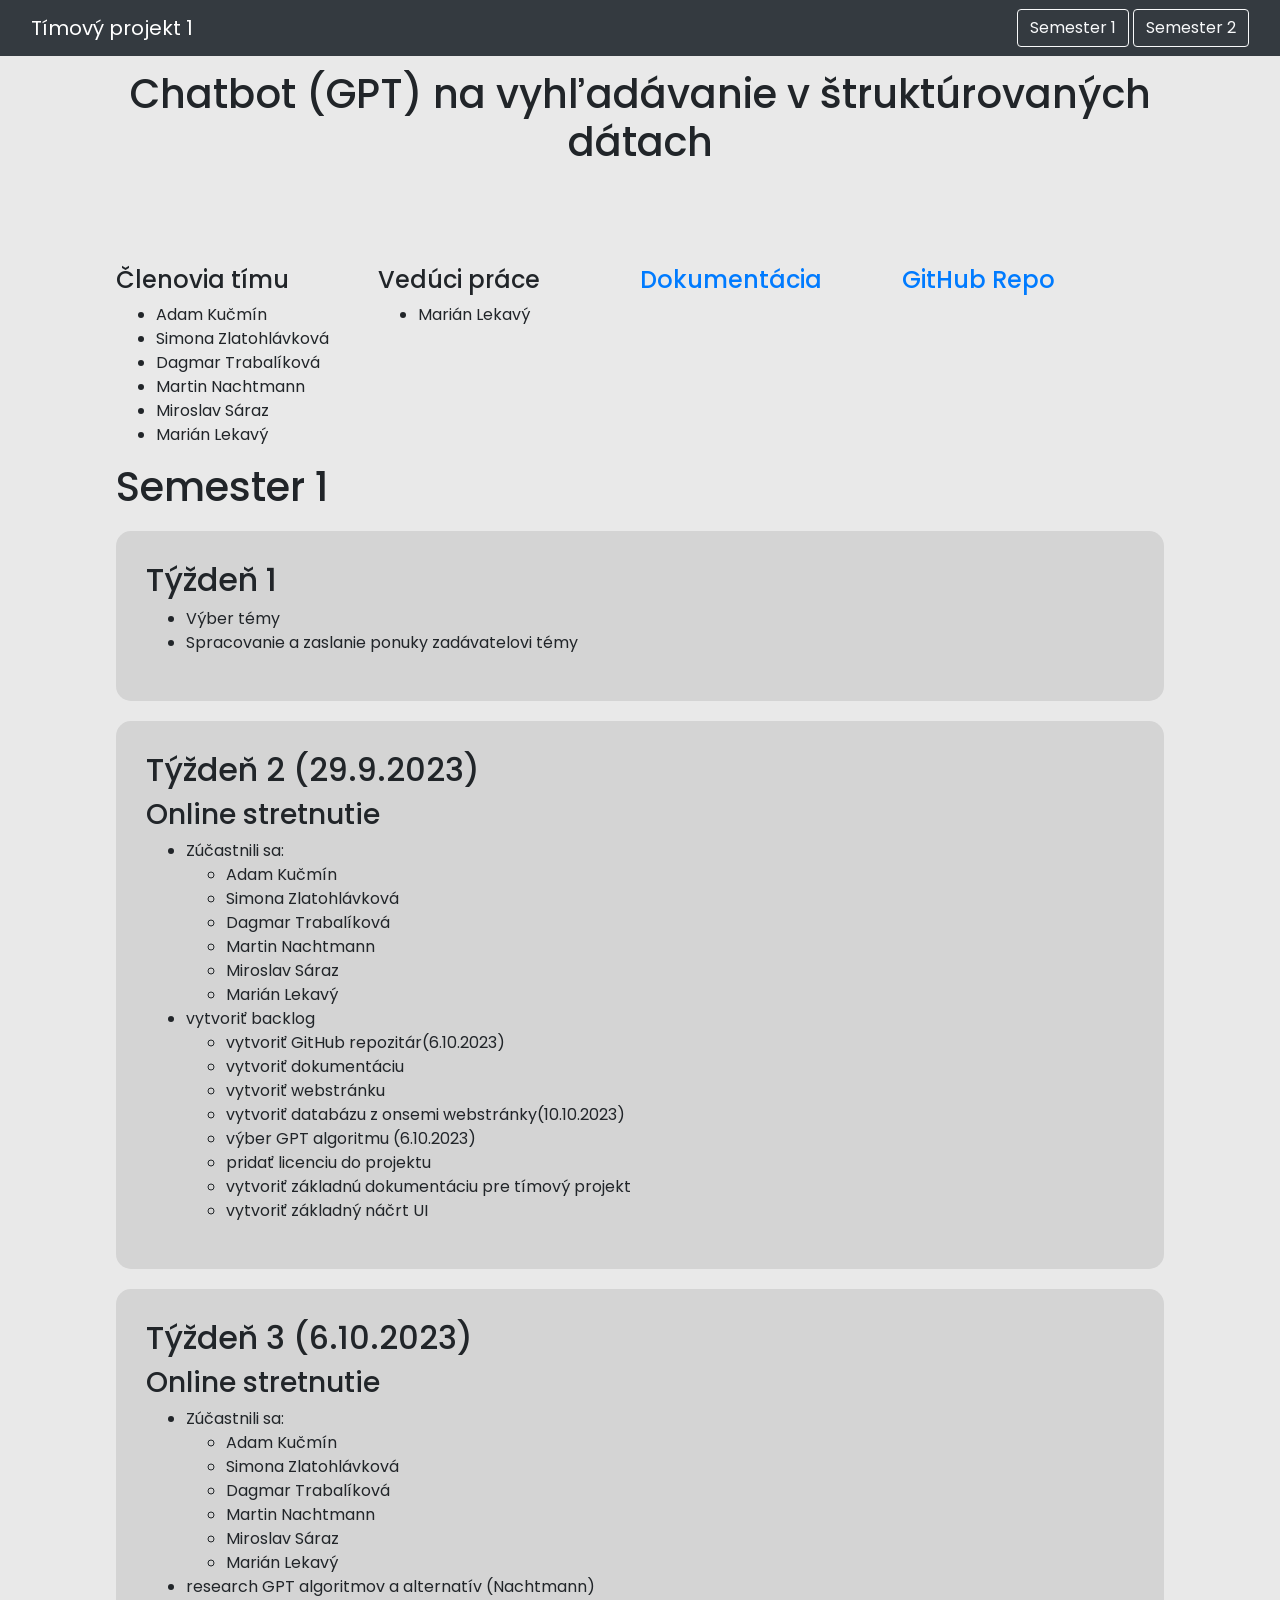
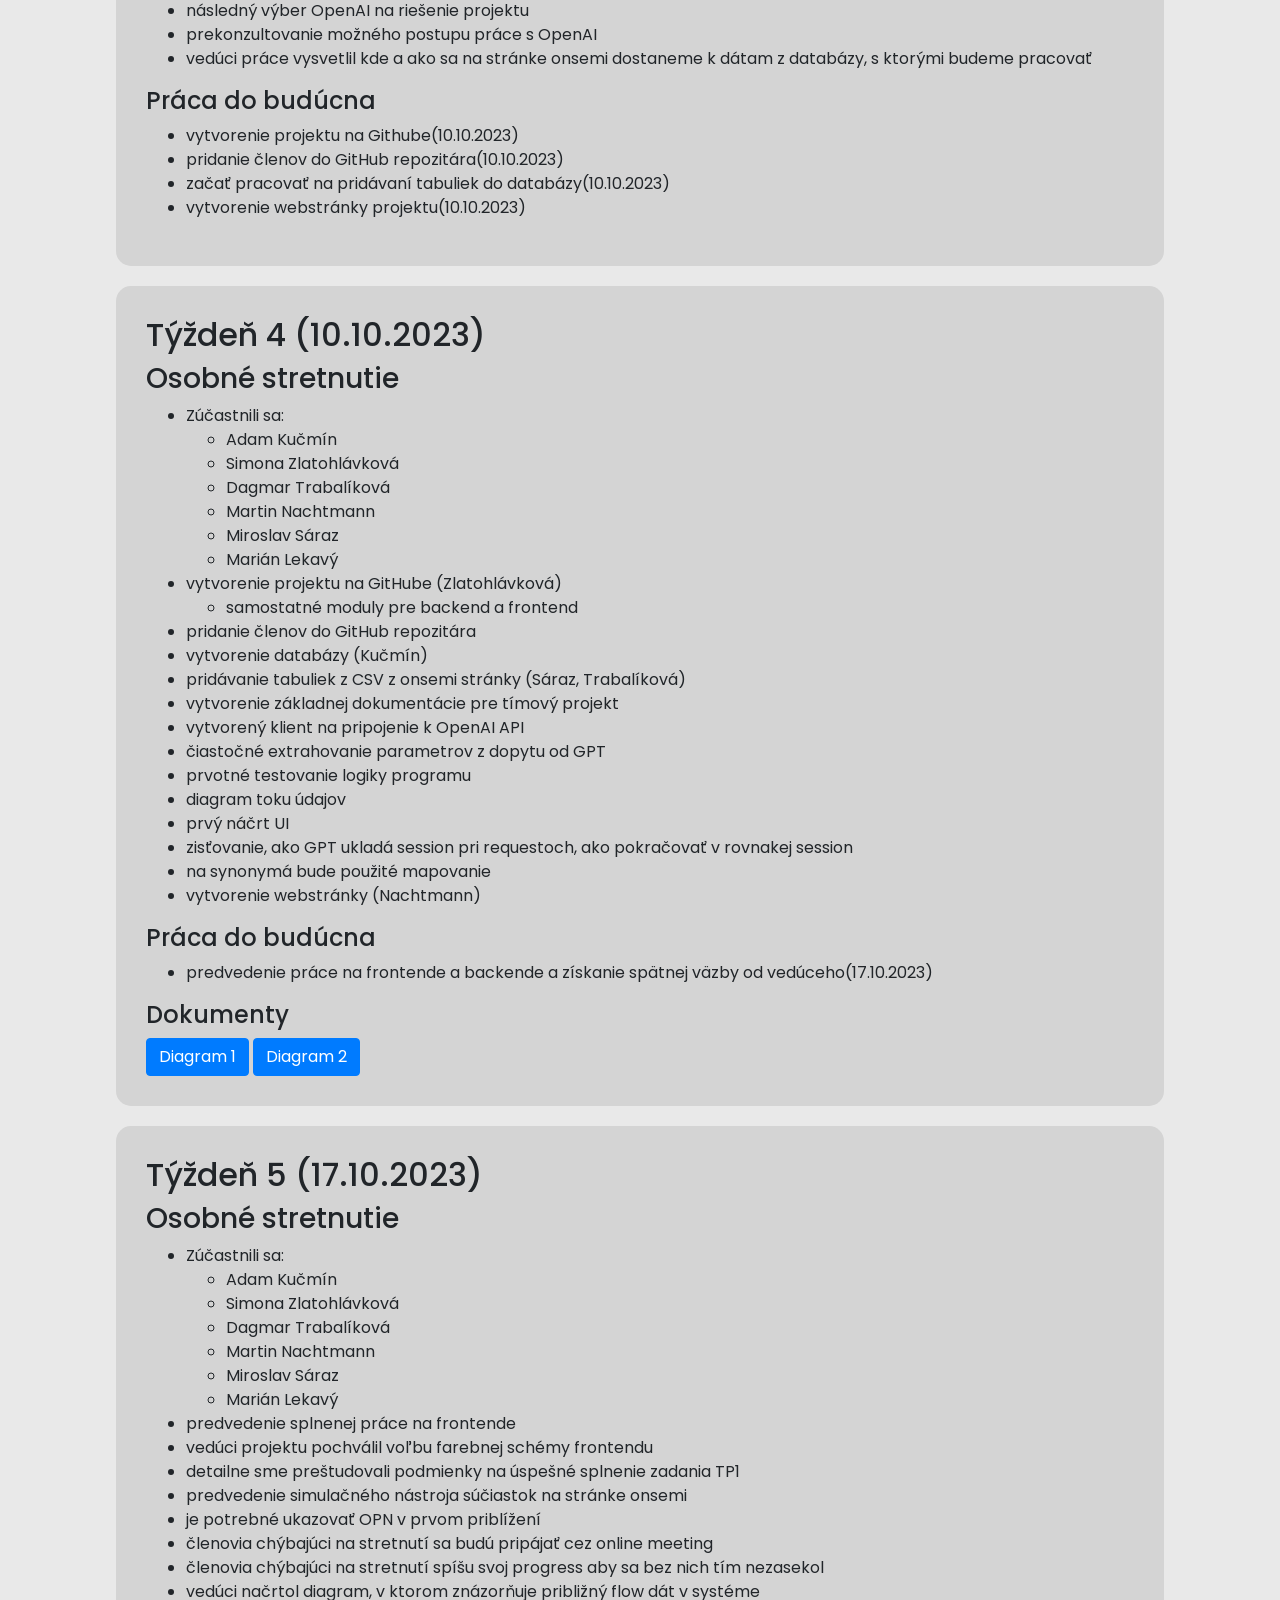
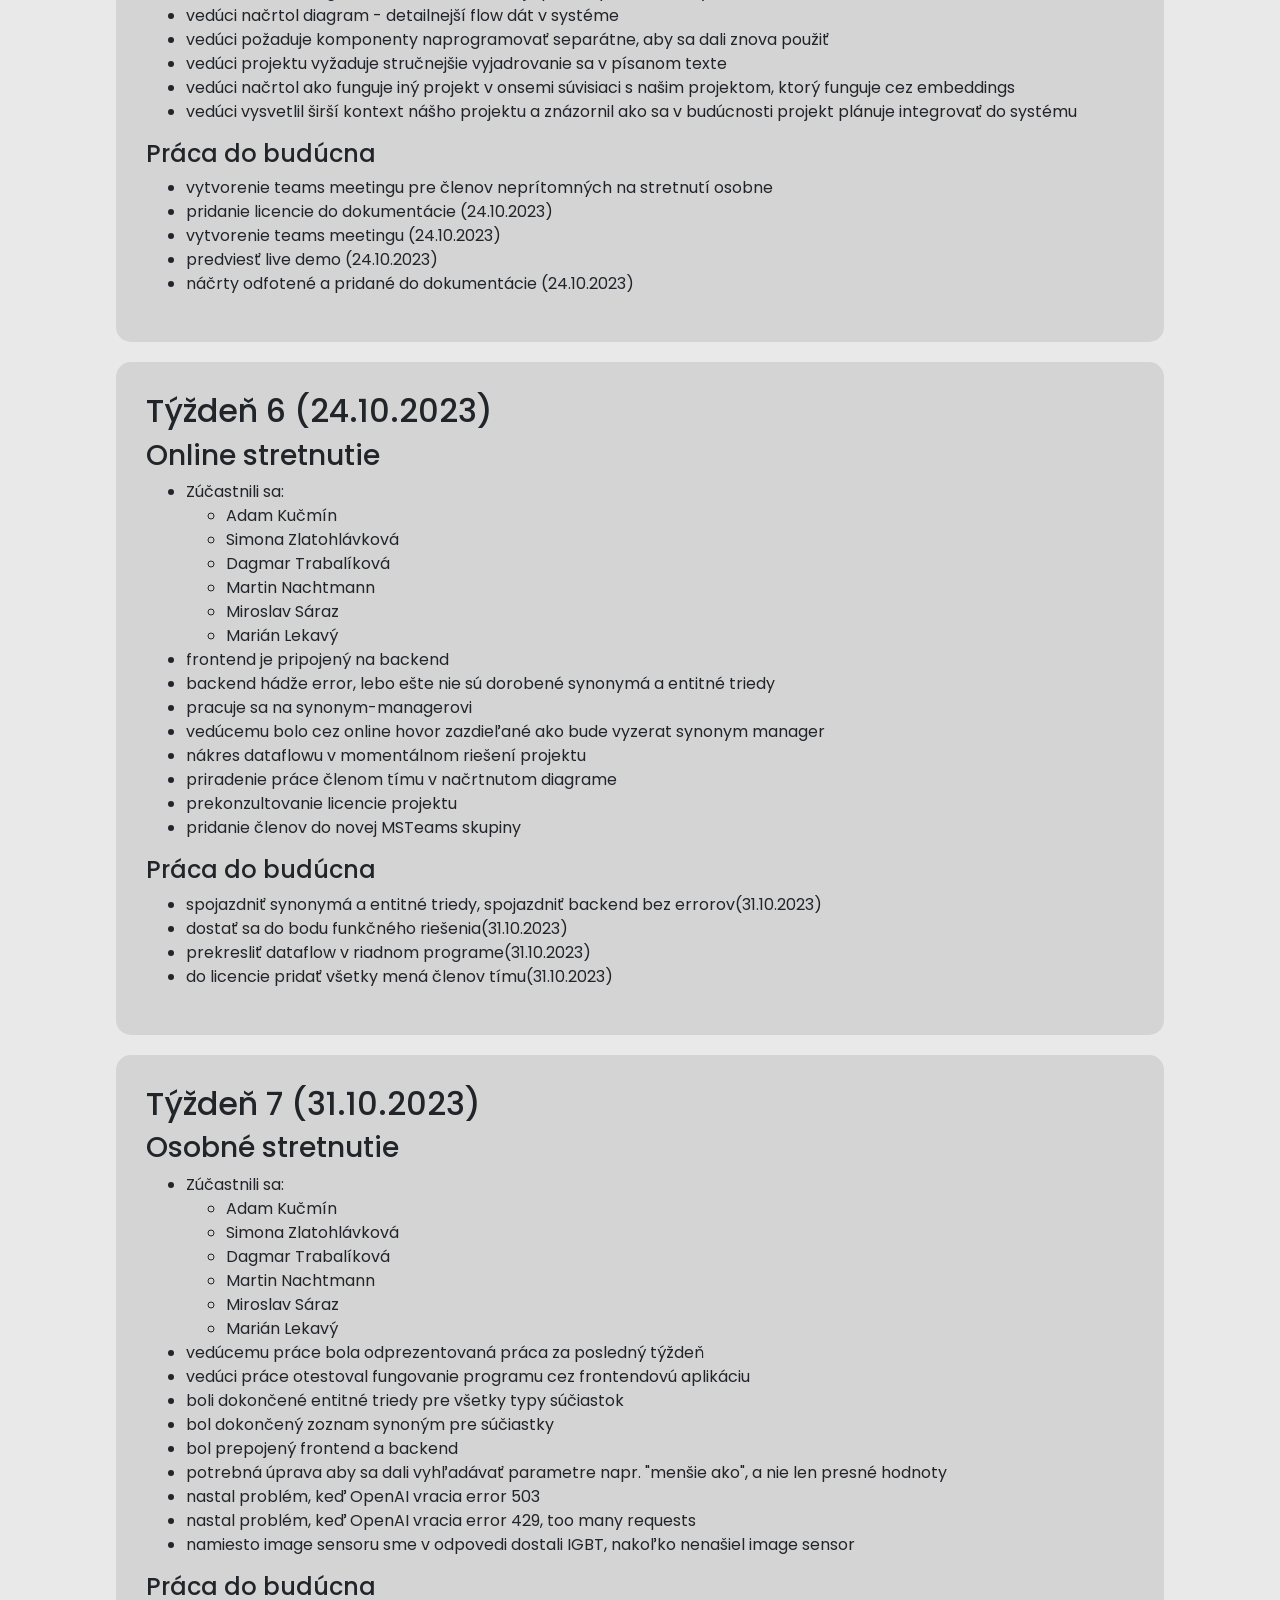
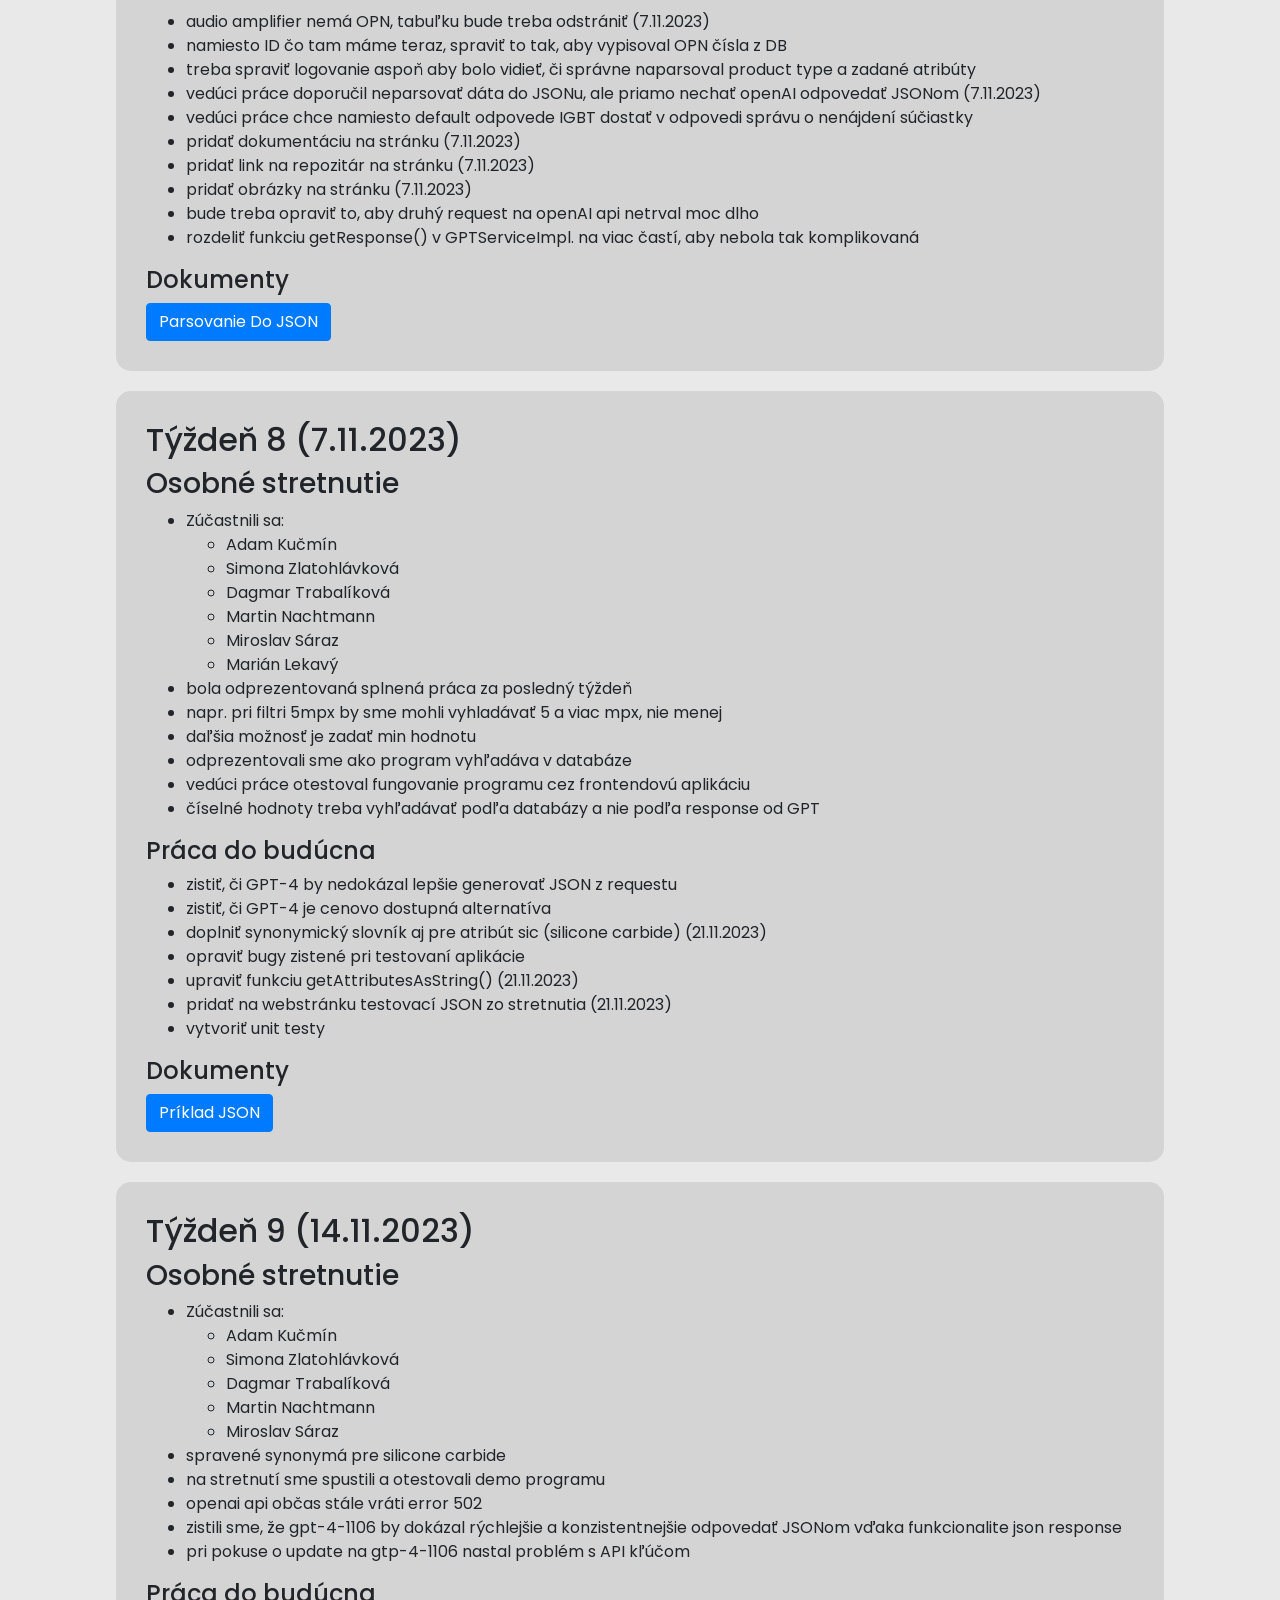
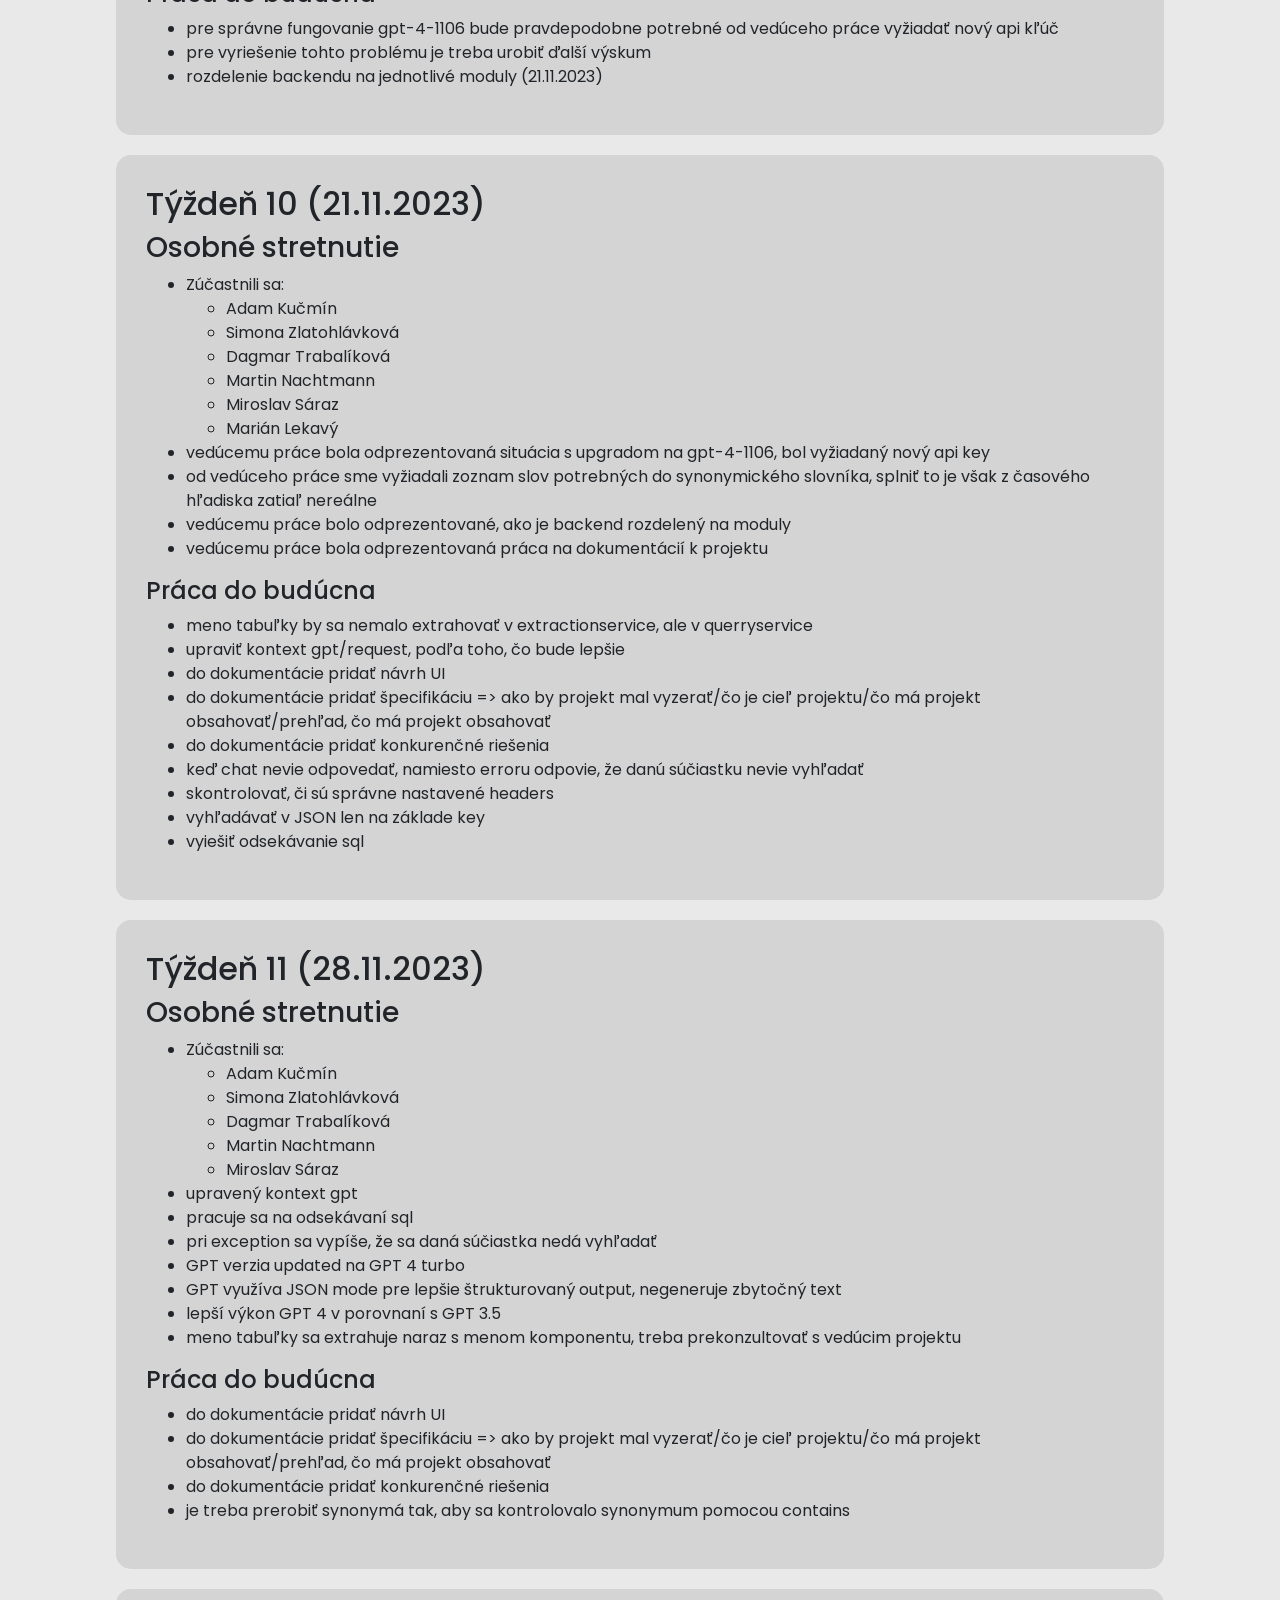
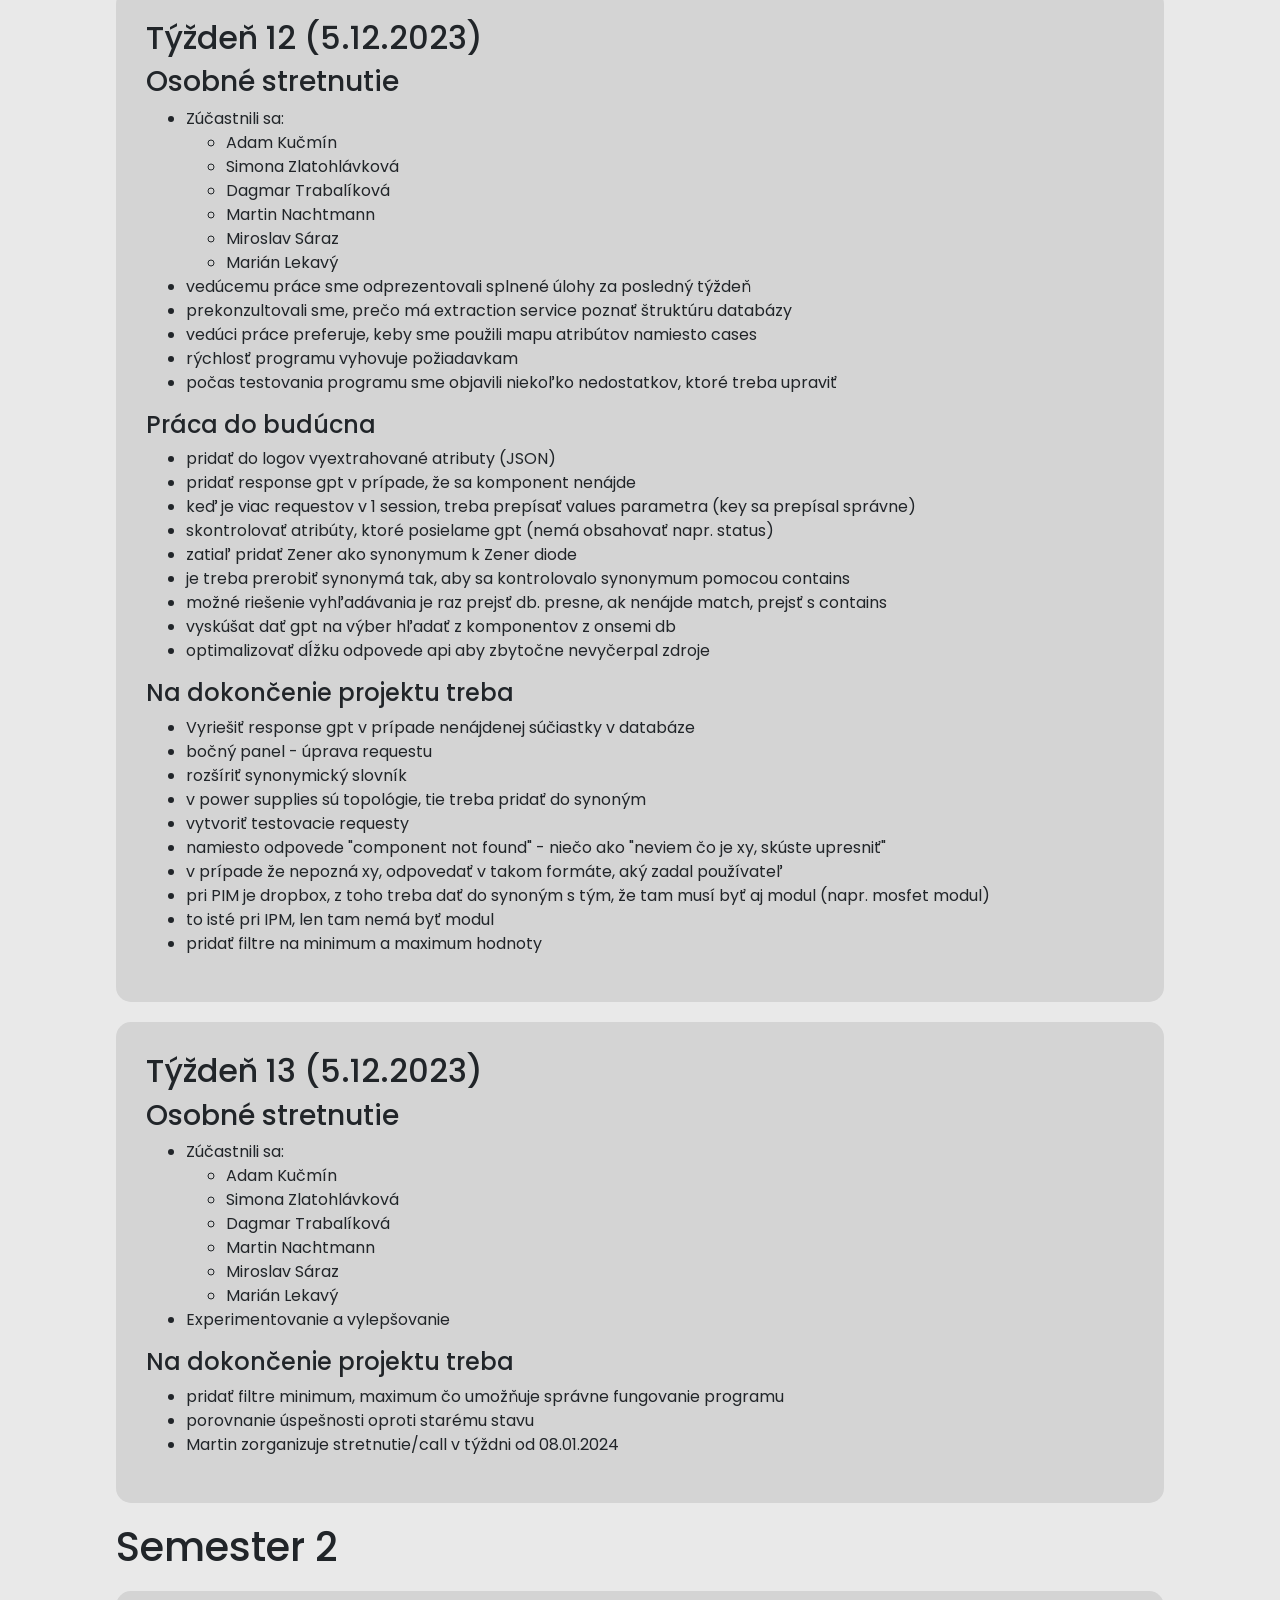
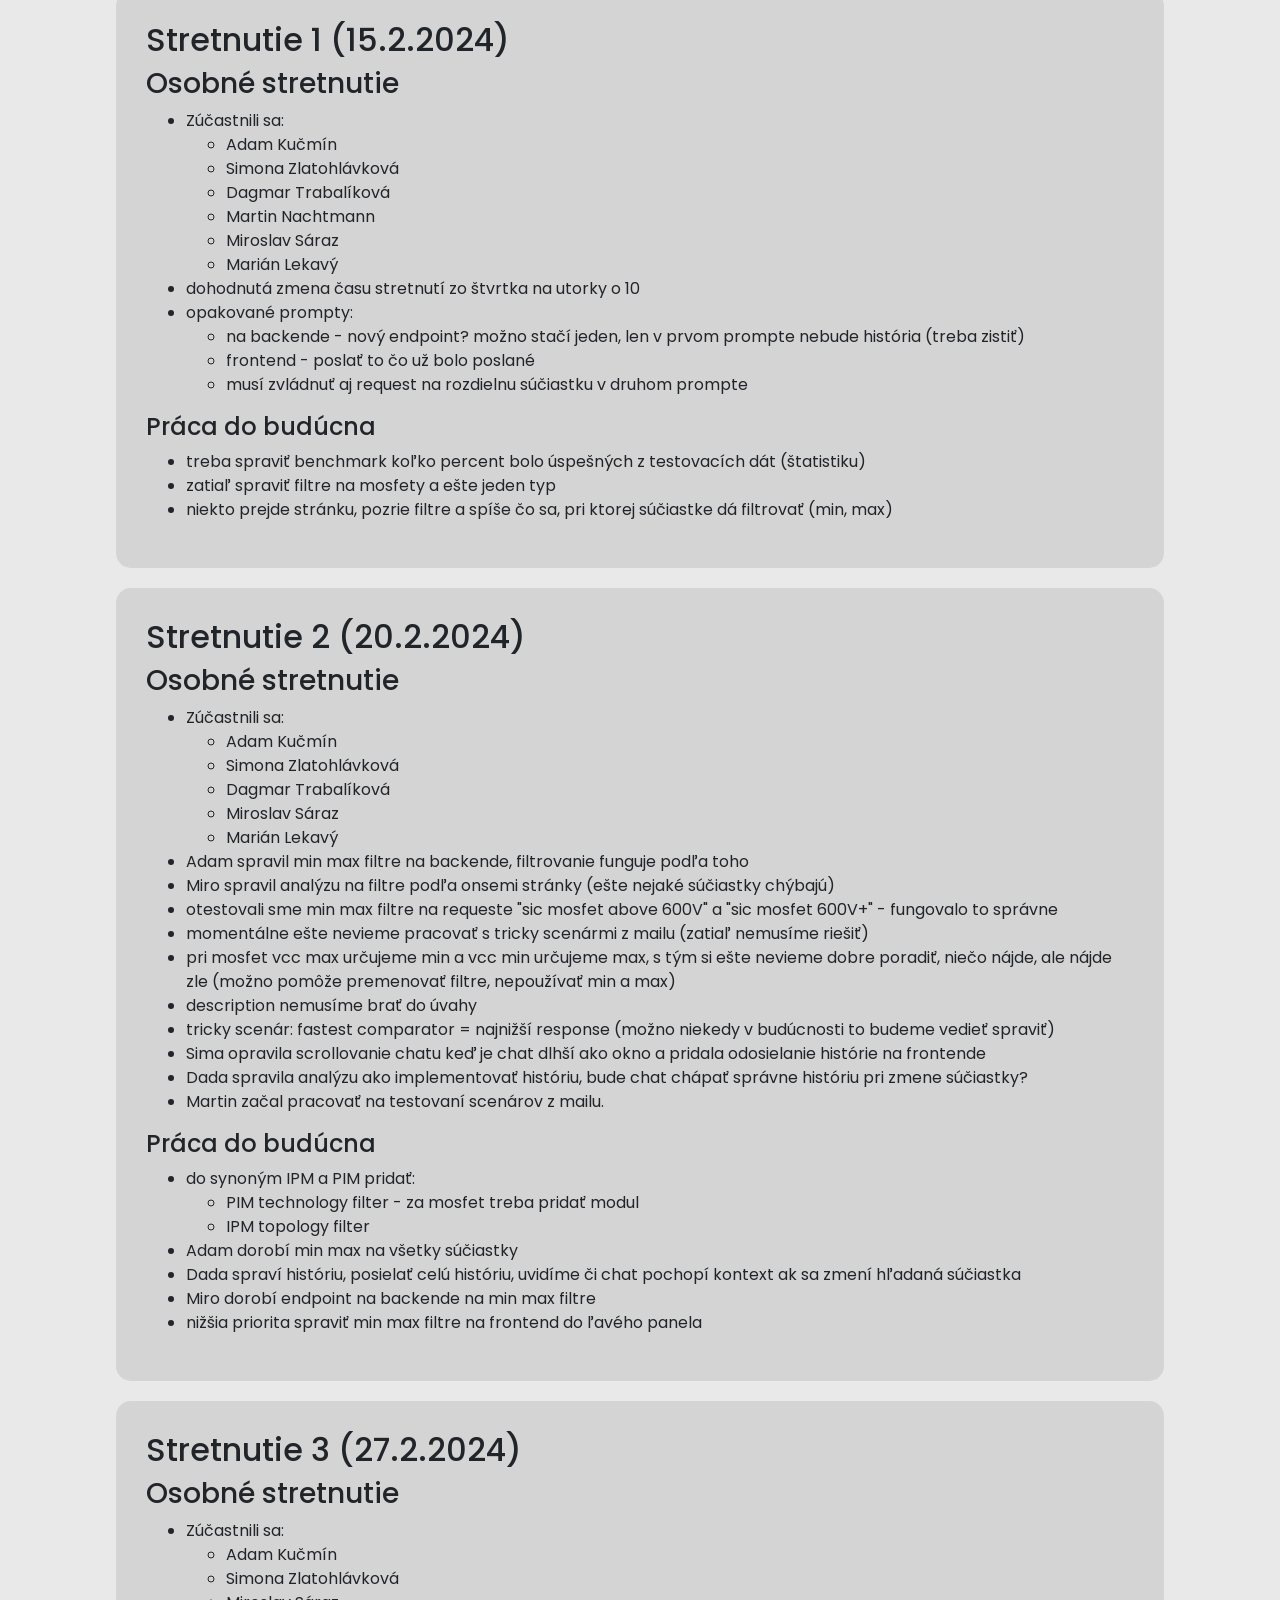
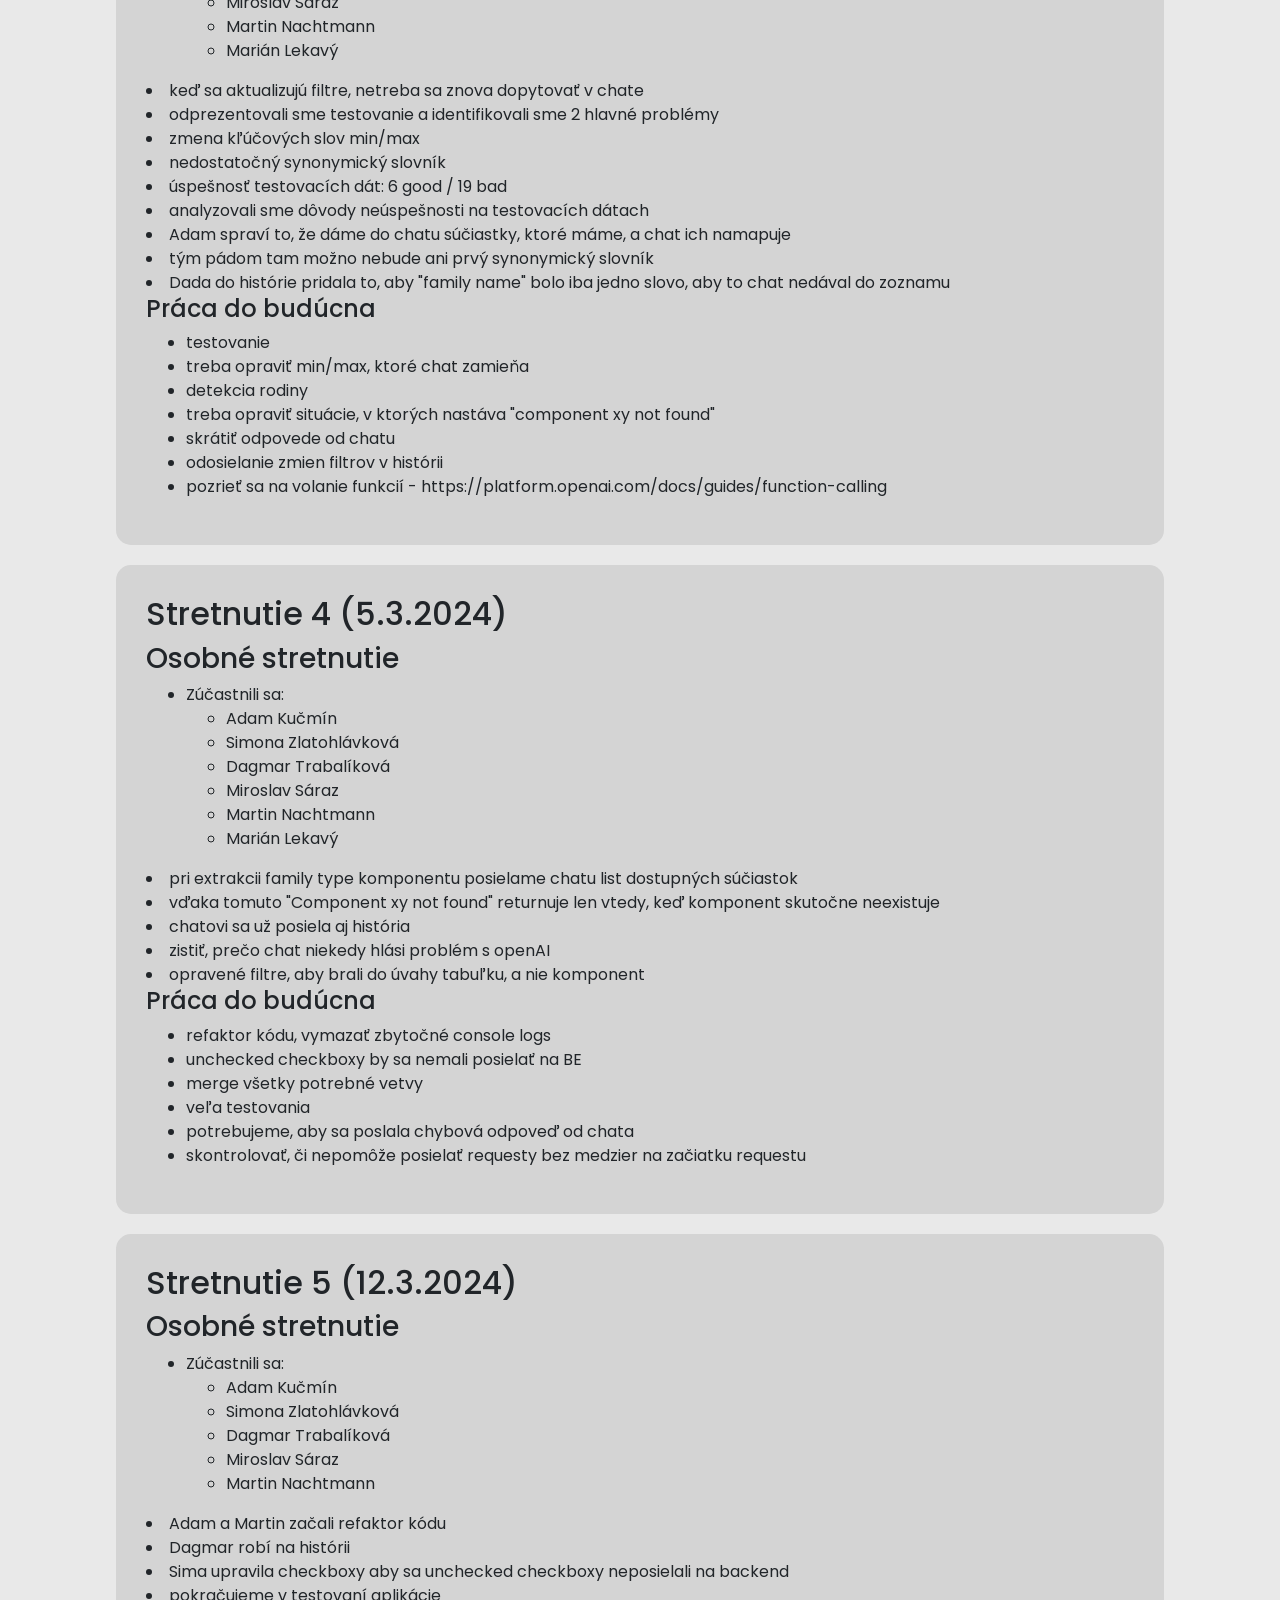
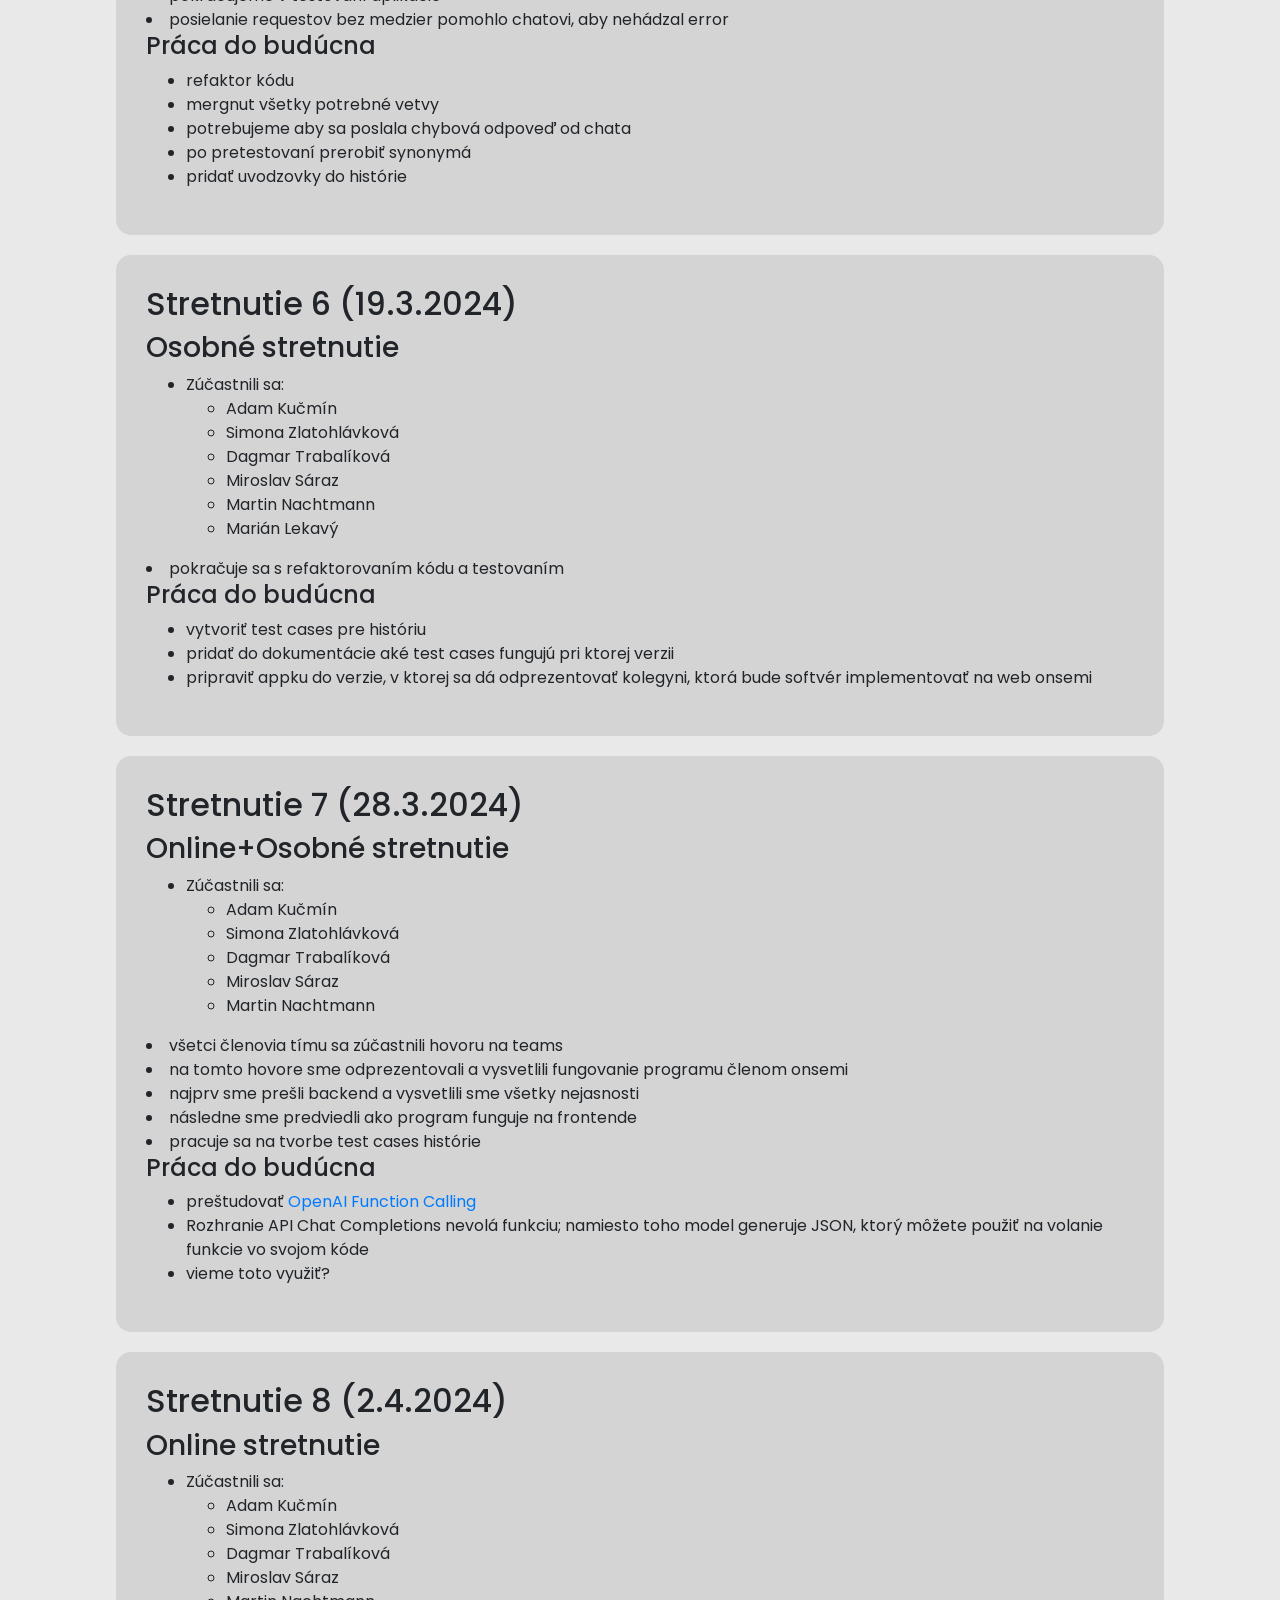
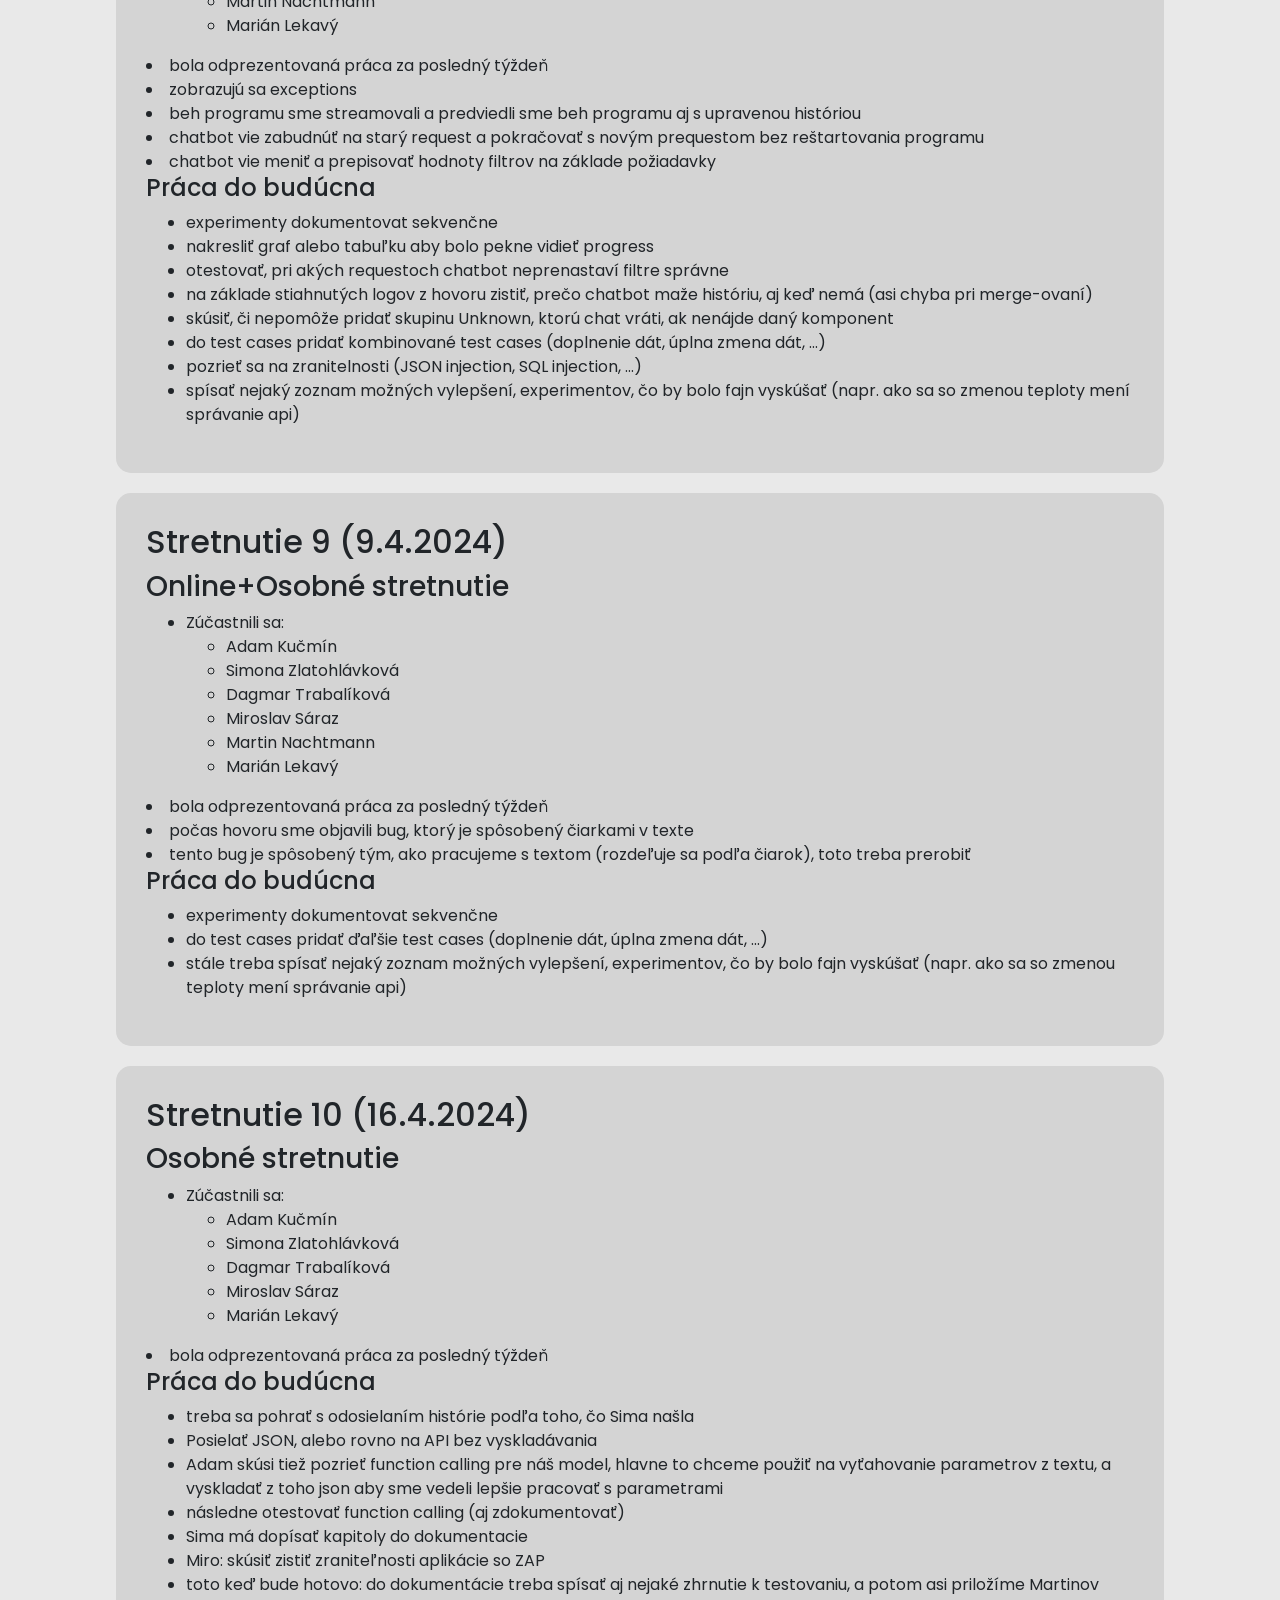
==== index.html @ 2330c6b7 "feat: T13 Sem2" ====
<!DOCTYPE html>
<html lang="en">

<head>
  <meta charset="UTF-8">
  <meta name="viewport" content="width=device-width, initial-scale=1, shrink-to-fit=no">
  <link rel="stylesheet" href="https://cdn.jsdelivr.net/npm/bootstrap@4.3.1/dist/css/bootstrap.min.css"
    integrity="sha384-ggOyR0iXCbMQv3Xipma34MD+dH/1fQ784/j6cY/iJTQUOhcWr7x9JvoRxT2MZw1T" crossorigin="anonymous">
  <link rel="stylesheet" href="css/style.css">
  <title>TP1</title>
</head>

<body>
  <nav class="navbar navbar-dark bg-dark fixed-top">
    <div class="container-fluid">
      <span class="navbar-brand mb-0 h2">Tímový projekt 1</span>
      <div>
        <button class="btn btn-outline-light" onclick="document.getElementById('semester1').scrollIntoView()">Semester
          1</button>
        <button class="btn btn-outline-light" onclick="document.getElementById('semester2').scrollIntoView()">Semester
          2</button>
      </div>
    </div>
  </nav>

  <div class="modal fade" id="exampleModal" tabindex="-1" role="dialog" aria-labelledby="modalLabel" aria-hidden="true">
    <div class="modal-dialog modal-dialog-centered" role="document">
      <div class="modal-content">
        <div class="modal-header">
          <h5 class="modal-title" id="modalLabel">Title</h5>
          <button type="button" class="close" data-dismiss="modal" aria-label="Close">
            <span aria-hidden="true">&times;</span>
          </button>
        </div>
        <div class="modal-body">
          <img id="recipient-image" src="" alt="Recipient's Picture" class="img-fluid">
        </div>
      </div>
    </div>
  </div>


  <div id="main-container">
    <div id="container-sm">
      <h1>Chatbot (GPT) na vyhľadávanie v štruktúrovaných dátach</h1>
    </div>

    <div id="container-team">
      <div>
        <h4>Členovia tímu</h4>
        <ul>
          <li>Adam Kučmín</li>
          <li>Simona Zlatohlávková</li>
          <li>Dagmar Trabalíková</li>
          <li>Martin Nachtmann</li>
          <li>Miroslav Sáraz</li>
          <li>Marián Lekavý</li>
        </ul>
      </div>
      <div>
        <h4>Vedúci práce</h4>
        <ul>
          <li>Marián Lekavý</li>
        </ul>
      </div>
      <div>
        <h4><a
            href="https://docs.google.com/document/d/1eJpGcQqRMPdtJohdd2-GSKKJUZY3I-dE5RxuG-63AaQ/edit?pli=1">Dokumentácia</a>
        </h4>
      </div>
      <div>
        <h4><a href="https://github.com/SimonaZlatohlavkova/tp">GitHub Repo</a></h4>
      </div>
    </div>

    <div>
      <h1 id="semester1">Semester 1</h1>
      <div class="container-week">
        <h2>Týždeň 1</h2>
        <ul>
          <li>Výber témy</li>
          <li>Spracovanie a zaslanie ponuky zadávatelovi témy</li>
        </ul>
      </div>

      <div class="container-week">
        <h2>Týždeň 2 (29.9.2023)</h2>
        <h3>Online stretnutie</h3>
        <ul>
          <li>Zúčastnili sa:</li>
          <ul>
            <li>Adam Kučmín</li>
            <li>Simona Zlatohlávková</li>
            <li>Dagmar Trabalíková</li>
            <li>Martin Nachtmann</li>
            <li>Miroslav Sáraz</li>
            <li>Marián Lekavý</li>
          </ul>
          <li>vytvoriť backlog</li>
          <ul>
            <li>vytvoriť GitHub repozitár(6.10.2023)</li>
            <li>vytvoriť dokumentáciu</li>
            <li>vytvoriť webstránku</li>
            <li>vytvoriť databázu z onsemi webstránky(10.10.2023)</li>
            <li>výber GPT algoritmu (6.10.2023)</li>
            <li>pridať licenciu do projektu</li>
            <li>vytvoriť základnú dokumentáciu pre tímový projekt</li>
            <li>vytvoriť základný náčrt UI</li>
          </ul>
        </ul>
      </div>

      <div class="container-week">
        <h2>Týždeň 3 (6.10.2023)</h2>
        <h3>Online stretnutie</h3>
        <ul>
          <li>Zúčastnili sa:</li>
          <ul>
            <li>Adam Kučmín</li>
            <li>Simona Zlatohlávková</li>
            <li>Dagmar Trabalíková</li>
            <li>Martin Nachtmann</li>
            <li>Miroslav Sáraz</li>
            <li>Marián Lekavý</li>
          </ul>
          <li>research GPT algoritmov a alternatív (Nachtmann)</li>
          <li>následný výber OpenAI na riešenie projektu</li>
          <li>prekonzultovanie možného postupu práce s OpenAI</li>
          <li>vedúci práce vysvetlil kde a ako sa na stránke onsemi dostaneme k dátam z databázy, s ktorými budeme
            pracovať</li>
        </ul>
        <h4>Práca do budúcna</h4>
        <ul>
          <li>vytvorenie projektu na Githube(10.10.2023)</li>
          <li>pridanie členov do GitHub repozitára(10.10.2023)</li>
          <li>začať pracovať na pridávaní tabuliek do databázy(10.10.2023)</li>
          <li>vytvorenie webstránky projektu(10.10.2023)</li>
        </ul>
      </div>

      <div class="container-week">
        <h2>Týždeň 4 (10.10.2023)</h2>
        <div>
          <h3>Osobné stretnutie</h3>
          <ul>
            <li>Zúčastnili sa:</li>
            <ul>
              <li>Adam Kučmín</li>
              <li>Simona Zlatohlávková</li>
              <li>Dagmar Trabalíková</li>
              <li>Martin Nachtmann</li>
              <li>Miroslav Sáraz</li>
              <li>Marián Lekavý</li>
            </ul>
            <li>vytvorenie projektu na GitHube (Zlatohlávková)</li>
            <ul>
              <li>samostatné moduly pre backend a frontend</li>
            </ul>
            </li>
            <li>pridanie členov do GitHub repozitára</li>
            <li>vytvorenie databázy (Kučmín)</li>
            <li>pridávanie tabuliek z CSV z onsemi stránky (Sáraz, Trabalíková)</li>
            <li>vytvorenie základnej dokumentácie pre tímový projekt</li>
            <li>vytvorený klient na pripojenie k OpenAI API</li>
            <li>čiastočné extrahovanie parametrov z dopytu od GPT</li>
            <li>prvotné testovanie logiky programu</li>
            <li>diagram toku údajov</li>
            <li>prvý náčrt UI</li>
            <li>zisťovanie, ako GPT ukladá session pri requestoch, ako pokračovať v rovnakej session</li>
            <li>na synonymá bude použité mapovanie</li>
            <li>vytvorenie webstránky (Nachtmann)</li>
          </ul>
          <h4>Práca do budúcna</h4>
          <ul>
            <li>predvedenie práce na frontende a backende a získanie spätnej väzby od vedúceho(17.10.2023)</li>
          </ul>
          <h4>Dokumenty</h4>
          <button type="button" class="btn btn-primary" data-toggle="modal" data-target="#exampleModal"
            data-whatever="Diagram1">Diagram 1</button>
          <button type="button" class="btn btn-primary" data-toggle="modal" data-target="#exampleModal"
            data-whatever="Diagram2">Diagram 2</button>
        </div>
      </div>

      <div class="container-week">
        <h2>Týždeň 5 (17.10.2023)</h2>
        <div>
          <h3>Osobné stretnutie</h3>
          <ul>
            <li>Zúčastnili sa:</li>
            <ul>
              <li>Adam Kučmín</li>
              <li>Simona Zlatohlávková</li>
              <li>Dagmar Trabalíková</li>
              <li>Martin Nachtmann</li>
              <li>Miroslav Sáraz</li>
              <li>Marián Lekavý</li>
            </ul>
            <li>predvedenie splnenej práce na frontende</li>
            <li>vedúci projektu pochválil voľbu farebnej schémy frontendu</li>
            <li>detailne sme preštudovali podmienky na úspešné splnenie zadania TP1</li>
            <li>predvedenie simulačného nástroja súčiastok na stránke onsemi</li>
            <li>je potrebné ukazovať OPN v prvom priblížení</li>
            <li>členovia chýbajúci na stretnutí sa budú pripájať cez online meeting</li>
            <li>členovia chýbajúci na stretnutí spíšu svoj progress aby sa bez nich tím nezasekol</li>
            <li>vedúci načrtol diagram, v ktorom znázorňuje približný flow dát v systéme</li>
            <li>vedúci načrtol diagram - detailnejší flow dát v systéme</li>
            <li>vedúci požaduje komponenty naprogramovať separátne, aby sa dali znova použiť</li>
            <li>vedúci projektu vyžaduje stručnejšie vyjadrovanie sa v písanom texte</li>
            <li>vedúci načrtol ako funguje iný projekt v onsemi súvisiaci s našim projektom,
              ktorý funguje cez embeddings</li>
            <li>vedúci vysvetlil širší kontext nášho projektu a znázornil ako sa v budúcnosti projekt plánuje integrovať
              do systému</li>
          </ul>
          <h4>Práca do budúcna</h4>
          <ul>
            <li>vytvorenie teams meetingu pre členov neprítomných na stretnutí osobne</li>
            <li>pridanie licencie do dokumentácie (24.10.2023)</li>
            <li>vytvorenie teams meetingu (24.10.2023)</li>
            <li>predviesť live demo (24.10.2023)</li>
            <li>náčrty odfotené a pridané do dokumentácie (24.10.2023)</li>
          </ul>
        </div>
      </div>

      <div class="container-week">
        <h2>Týždeň 6 (24.10.2023)</h2>
        <h3>Online stretnutie</h3>
        <ul>
          <li>Zúčastnili sa:</li>
          <ul>
            <li>Adam Kučmín</li>
            <li>Simona Zlatohlávková</li>
            <li>Dagmar Trabalíková</li>
            <li>Martin Nachtmann</li>
            <li>Miroslav Sáraz</li>
            <li>Marián Lekavý</li>
          </ul>
          <li>frontend je pripojený na backend</li>
          <li>backend hádže error, lebo ešte nie sú dorobené synonymá a entitné triedy</li>
          <li>pracuje sa na synonym-managerovi</li>
          <li>vedúcemu bolo cez online hovor zazdieľané ako bude vyzerat synonym manager</li>
          <li>nákres dataflowu v momentálnom riešení projektu</li>
          <li>priradenie práce členom tímu v načrtnutom diagrame</li>
          <li>prekonzultovanie licencie projektu</li>
          <li>pridanie členov do novej MSTeams skupiny</li>
        </ul>
        <h4>Práca do budúcna</h4>
        <ul>
          <li>spojazdniť synonymá a entitné triedy, spojazdniť backend bez errorov(31.10.2023)</li>
          <li>dostať sa do bodu funkčného riešenia(31.10.2023)</li>
          <li>prekresliť dataflow v riadnom programe(31.10.2023)</li>
          <li>do licencie pridať všetky mená členov tímu(31.10.2023)</li>
        </ul>
      </div>

      <div class="container-week">
        <h2>Týždeň 7 (31.10.2023)</h2>
        <h3>Osobné stretnutie</h3>
        <ul>
          <li>Zúčastnili sa:</li>
          <ul>
            <li>Adam Kučmín</li>
            <li>Simona Zlatohlávková</li>
            <li>Dagmar Trabalíková</li>
            <li>Martin Nachtmann</li>
            <li>Miroslav Sáraz</li>
            <li>Marián Lekavý</li>
          </ul>
          <li>vedúcemu práce bola odprezentovaná práca za posledný týždeň</li>
          <li>vedúci práce otestoval fungovanie programu cez frontendovú aplikáciu</li>
          <li>boli dokončené entitné triedy pre všetky typy súčiastok</li>
          <li>bol dokončený zoznam synoným pre súčiastky</li>
          <li>bol prepojený frontend a backend</li>
          <li>potrebná úprava aby sa dali vyhľadávať parametre napr. "menšie ako", a nie len presné hodnoty</li>
          <li>nastal problém, keď OpenAI vracia error 503</li>
          <li>nastal problém, keď OpenAI vracia error 429, too many requests</li>
          <li>namiesto image sensoru sme v odpovedi dostali IGBT, nakoľko nenašiel image sensor</li>
        </ul>
        <h4>Práca do budúcna</h4>
        <ul>
          <li>audio amplifier nemá OPN, tabuľku bude treba odstrániť (7.11.2023)</li>
          <li>namiesto ID čo tam máme teraz, spraviť to tak, aby vypisoval OPN čísla z DB</li>
          <li>treba spraviť logovanie aspoň aby bolo vidieť, či správne naparsoval product type a zadané atribúty</li>
          <li>vedúci práce doporučil neparsovať dáta do JSONu, ale priamo nechať openAI odpovedať JSONom (7.11.2023)
          </li>
          <li>vedúci práce chce namiesto default odpovede IGBT dostať v odpovedi správu o nenájdení súčiastky</li>
          <li>pridať dokumentáciu na stránku (7.11.2023)</li>
          <li>pridať link na repozitár na stránku (7.11.2023)</li>
          <li>pridať obrázky na stránku (7.11.2023)</li>
          <li>bude treba opraviť to, aby druhý request na openAI api netrval moc dlho</li>
          <li>rozdeliť funkciu getResponse() v GPTServiceImpl. na viac častí, aby nebola tak komplikovaná</li>
        </ul>
        <h4>Dokumenty</h4>
        <button type="button" class="btn btn-primary" data-toggle="modal" data-target="#exampleModal"
          data-whatever="Parsovanie Do JSON">Parsovanie Do JSON</button>
      </div>

      <div class="container-week">
        <h2>Týždeň 8 (7.11.2023)</h2>
        <h3>Osobné stretnutie</h3>
        <ul>
          <li>Zúčastnili sa:</li>
          <ul>
            <li>Adam Kučmín</li>
            <li>Simona Zlatohlávková</li>
            <li>Dagmar Trabalíková</li>
            <li>Martin Nachtmann</li>
            <li>Miroslav Sáraz</li>
            <li>Marián Lekavý</li>
          </ul>
          <li>bola odprezentovaná splnená práca za posledný týždeň</li>
          <li>napr. pri filtri 5mpx by sme mohli vyhladávať 5 a viac mpx, nie menej</li>
          <li>daľšia možnosť je zadať min hodnotu</li>
          <li>odprezentovali sme ako program vyhľadáva v databáze</li>
          <li>vedúci práce otestoval fungovanie programu cez frontendovú aplikáciu</li>
          <li>číselné hodnoty treba vyhľadávať podľa databázy a nie podľa response od GPT</li>
        </ul>
        <h4>Práca do budúcna</h4>
        <ul>
          <li>zistiť, či GPT-4 by nedokázal lepšie generovať JSON z requestu</li>
          <li>zistiť, či GPT-4 je cenovo dostupná alternatíva</li>
          <li>doplniť synonymický slovník aj pre atribút sic (silicone carbide) (21.11.2023)</li>
          <li>opraviť bugy zistené pri testovaní aplikácie</li>
          <li>upraviť funkciu getAttributesAsString() (21.11.2023)</li>
          <li>pridať na webstránku testovací JSON zo stretnutia (21.11.2023)</li>
          <li>vytvoriť unit testy</li>
        </ul>
        <h4>Dokumenty</h4>
        <button type="button" class="btn btn-primary" data-toggle="modal" data-target="#exampleModal"
          data-whatever="JSON">Príklad JSON</button>
      </div>

      <div class="container-week">
        <h2>Týždeň 9 (14.11.2023)</h2>
        <h3>Osobné stretnutie</h3>
        <ul>
          <li>Zúčastnili sa:</li>
          <ul>
            <li>Adam Kučmín</li>
            <li>Simona Zlatohlávková</li>
            <li>Dagmar Trabalíková</li>
            <li>Martin Nachtmann</li>
            <li>Miroslav Sáraz</li>
          </ul>
          <li>spravené synonymá pre silicone carbide</li>
          <li>na stretnutí sme spustili a otestovali demo programu</li>
          <li>openai api občas stále vráti error 502</li>
          <li>zistili sme, že gpt-4-1106 by dokázal rýchlejšie a konzistentnejšie odpovedať JSONom vďaka funkcionalite
            json response</li>
          <li>pri pokuse o update na gtp-4-1106 nastal problém s API kľúčom</li>
        </ul>
        <h4>Práca do budúcna</h4>
        <ul>
          <li>pre správne fungovanie gpt-4-1106 bude pravdepodobne potrebné od vedúceho práce vyžiadať nový api kľúč
          </li>
          <li>pre vyriešenie tohto problému je treba urobiť ďalší výskum</li>
          <li>rozdelenie backendu na jednotlivé moduly (21.11.2023)</li>
        </ul>
      </div>

      <div class="container-week">
        <h2>Týždeň 10 (21.11.2023)</h2>
        <h3>Osobné stretnutie</h3>
        <ul>
          <li>Zúčastnili sa:</li>
          <ul>
            <li>Adam Kučmín</li>
            <li>Simona Zlatohlávková</li>
            <li>Dagmar Trabalíková</li>
            <li>Martin Nachtmann</li>
            <li>Miroslav Sáraz</li>
            <li>Marián Lekavý</li>
          </ul>
          <li>vedúcemu práce bola odprezentovaná situácia s upgradom na gpt-4-1106, bol vyžiadaný nový api key</li>
          <li>od vedúceho práce sme vyžiadali zoznam slov potrebných do synonymického slovníka, splniť to je však z
            časového hľadiska zatiaľ nereálne</li>
          <li>vedúcemu práce bolo odprezentované, ako je backend rozdelený na moduly</li>
          <li>vedúcemu práce bola odprezentovaná práca na dokumentácií k projektu</li>
        </ul>
        <h4>Práca do budúcna</h4>
        <ul>
          <li>meno tabuľky by sa nemalo extrahovať v extractionservice, ale v querryservice</li>
          <li>upraviť kontext gpt/request, podľa toho, čo bude lepšie</li>
          <li>do dokumentácie pridať návrh UI</li>
          <li>do dokumentácie pridať špecifikáciu => ako by projekt mal vyzerať/čo je cieľ projektu/čo má projekt
            obsahovať/prehľad, čo má projekt obsahovať</li>
          <li>do dokumentácie pridať konkurenčné riešenia</li>
          <li>keď chat nevie odpovedať, namiesto erroru odpovie, že danú súčiastku nevie vyhľadať</li>
          <li>skontrolovať, či sú správne nastavené headers</li>
          <li>vyhľadávať v JSON len na základe key</li>
          <li>vyiešiť odsekávanie sql</li>
        </ul>
      </div>

      <div class="container-week">
        <h2>Týždeň 11 (28.11.2023)</h2>
        <h3>Osobné stretnutie</h3>
        <ul>
          <li>Zúčastnili sa:</li>
          <ul>
            <li>Adam Kučmín</li>
            <li>Simona Zlatohlávková</li>
            <li>Dagmar Trabalíková</li>
            <li>Martin Nachtmann</li>
            <li>Miroslav Sáraz</li>
          </ul>
          <li>upravený kontext gpt</li>
          <li>pracuje sa na odsekávaní sql</li>
          <li>pri exception sa vypíše, že sa daná súčiastka nedá vyhľadať</li>
          <li>GPT verzia updated na GPT 4 turbo</li>
          <li>GPT využíva JSON mode pre lepšie štrukturovaný output, negeneruje zbytočný text</li>
          <li>lepší výkon GPT 4 v porovnaní s GPT 3.5</li>
          <li>meno tabuľky sa extrahuje naraz s menom komponentu, treba prekonzultovať s vedúcim projektu</li>
        </ul>
        <h4>Práca do budúcna</h4>
        <ul>
          <li>do dokumentácie pridať návrh UI</li>
          <li>do dokumentácie pridať špecifikáciu => ako by projekt mal vyzerať/čo je cieľ projektu/čo má projekt
            obsahovať/prehľad, čo má projekt obsahovať</li>
          <li>do dokumentácie pridať konkurenčné riešenia</li>
          <li>je treba prerobiť synonymá tak, aby sa kontrolovalo synonymum pomocou contains</li>
        </ul>
      </div>

      <div class="container-week">
        <h2>Týždeň 12 (5.12.2023)</h2>
        <h3>Osobné stretnutie</h3>
        <ul>
          <li>Zúčastnili sa:</li>
          <ul>
            <li>Adam Kučmín</li>
            <li>Simona Zlatohlávková</li>
            <li>Dagmar Trabalíková</li>
            <li>Martin Nachtmann</li>
            <li>Miroslav Sáraz</li>
            <li>Marián Lekavý</li>
          </ul>
          <li>vedúcemu práce sme odprezentovali splnené úlohy za posledný týždeň</li>
          <li>prekonzultovali sme, prečo má extraction service poznať štruktúru databázy</li>
          <li>vedúci práce preferuje, keby sme použili mapu atribútov namiesto cases</li>
          <li>rýchlosť programu vyhovuje požiadavkam</li>
          <li>počas testovania programu sme objavili niekoľko nedostatkov, ktoré treba upraviť</li>
        </ul>
        <h4>Práca do budúcna</h4>
        <ul>
          <li>pridať do logov vyextrahované atributy (JSON)</li>
          <li>pridať response gpt v prípade, že sa komponent nenájde</li>
          <li>keď je viac requestov v 1 session, treba prepísať values parametra (key sa prepísal správne)</li>
          <li>skontrolovať atribúty, ktoré posielame gpt (nemá obsahovať napr. status)</li>
          <li>zatiaľ pridať Zener ako synonymum k Zener diode</li>
          <li>je treba prerobiť synonymá tak, aby sa kontrolovalo synonymum pomocou contains</li>
          <li>možné riešenie vyhľadávania je raz prejsť db. presne, ak nenájde match, prejsť s contains</li>
          <li>vyskúšat dať gpt na výber hľadať z komponentov z onsemi db</li>
          <li>optimalizovať dĺžku odpovede api aby zbytočne nevyčerpal zdroje</li>
        </ul>
        <h4>Na dokončenie projektu treba</h4>
        <ul>
          <li>Vyriešiť response gpt v prípade nenájdenej súčiastky v databáze</li>
          <li>bočný panel - úprava requestu</li>
          <li>rozšíriť synonymický slovník</li>
          <li>v power supplies sú topológie, tie treba pridať do synoným</li>
          <li>vytvoriť testovacie requesty</li>
          <li>namiesto odpovede "component not found" - niečo ako "neviem čo je xy, skúste upresniť"</li>
          <li>v prípade že nepozná xy, odpovedať v takom formáte, aký zadal používateľ</li>
          <li>pri PIM je dropbox, z toho treba dať do synoným s tým, že tam musí byť aj modul (napr. mosfet modul)</li>
          <li>to isté pri IPM, len tam nemá byť modul</li>
          <li>pridať filtre na minimum a maximum hodnoty</li>
        </ul>
      </div>

      <div class="container-week">
        <h2>Týždeň 13 (5.12.2023)</h2>
        <h3>Osobné stretnutie</h3>
        <ul>
          <li>Zúčastnili sa:</li>
          <ul>
            <li>Adam Kučmín</li>
            <li>Simona Zlatohlávková</li>
            <li>Dagmar Trabalíková</li>
            <li>Martin Nachtmann</li>
            <li>Miroslav Sáraz</li>
            <li>Marián Lekavý</li>
          </ul>
          <li>Experimentovanie a vylepšovanie</li>
        </ul>
        <h4>Na dokončenie projektu treba</h4>
        <ul>
          <li>pridať filtre minimum, maximum čo umožňuje správne fungovanie programu</li>
          <li>porovnanie úspešnosti oproti starému stavu</li>
          <li>Martin zorganizuje stretnutie/call v týždni od 08.01.2024</li>
        </ul>
      </div>
    </div>

    <div>
      <h1 id="semester2">Semester 2</h1>

      <div class="container-week">
        <h2>Stretnutie 1 (15.2.2024)</h2>
        <h3>Osobné stretnutie</h3>
        <ul>
          <li>Zúčastnili sa:</li>
          <ul>
            <li>Adam Kučmín</li>
            <li>Simona Zlatohlávková</li>
            <li>Dagmar Trabalíková</li>
            <li>Martin Nachtmann</li>
            <li>Miroslav Sáraz</li>
            <li>Marián Lekavý</li>
          </ul>
          <li>dohodnutá zmena času stretnutí zo štvrtka na utorky o 10</li>
          <li>opakované prompty:</li>
          <ul>
            <li>na backende - nový endpoint? možno stačí jeden, len v prvom prompte nebude história (treba zistiť)</li>
            <li>frontend - poslať to čo už bolo poslané</li>
            <li>musí zvládnuť aj request na rozdielnu súčiastku v druhom prompte</li>
          </ul>
        </ul>
        <h4>Práca do budúcna</h4>
        <ul>
          <li>treba spraviť benchmark koľko percent bolo úspešných z testovacích dát (štatistiku)</li>
          <li>zatiaľ spraviť filtre na mosfety a ešte jeden typ</li>
          <li>niekto prejde stránku, pozrie filtre a spíše čo sa, pri ktorej súčiastke dá filtrovať (min, max)</li>
        </ul>
      </div>
    </div>

    <div class="container-week">
      <h2>Stretnutie 2 (20.2.2024)</h2>
      <h3>Osobné stretnutie</h3>
      <ul>
        <li>Zúčastnili sa:</li>
        <ul>
          <li>Adam Kučmín</li>
          <li>Simona Zlatohlávková</li>
          <li>Dagmar Trabalíková</li>
          <li>Miroslav Sáraz</li>
          <li>Marián Lekavý</li>
        </ul>

        <li>Adam spravil min max filtre na backende, filtrovanie funguje podľa toho</li>
        <li>Miro spravil analýzu na filtre podľa onsemi stránky (ešte nejaké súčiastky chýbajú)</li>
        <li>otestovali sme min max filtre na requeste "sic mosfet above 600V" a "sic mosfet 600V+" - fungovalo to
          správne
        </li>
        <li>momentálne ešte nevieme pracovať s tricky scenármi z mailu (zatiaľ nemusíme riešiť)</li>
        <li>pri mosfet vcc max určujeme min a vcc min určujeme max, s tým si ešte nevieme dobre poradiť, niečo nájde,
          ale
          nájde zle (možno pomôže premenovať filtre, nepoužívať min a max)</li>
        <li>description nemusíme brať do úvahy</li>
        <li>tricky scenár: fastest comparator = najnižší response (možno niekedy v budúcnosti to budeme vedieť spraviť)
        </li>
        <li>Sima opravila scrollovanie chatu keď je chat dlhší ako okno a pridala odosielanie histórie na frontende</li>
        <li>Dada spravila analýzu ako implementovať históriu, bude chat chápať správne históriu pri zmene súčiastky?
        </li>
        <li>Martin začal pracovať na testovaní scenárov z mailu.</li>
      </ul>
      <h4>Práca do budúcna</h4>
      <ul>
        <li>do synoným IPM a PIM pridať:</li>
        <ul>
          <li>PIM technology filter - za mosfet treba pridať modul</li>
          <li>IPM topology filter
          </li>
        </ul>
        <li>Adam dorobí min max na všetky súčiastky</li>
        <li>Dada spraví históriu, posielať celú históriu, uvidíme či chat pochopí kontext ak sa zmení hľadaná súčiastka
        </li>
        <li>Miro dorobí endpoint na backende na min max filtre</li>
        <li>nižšia priorita spraviť min max filtre na frontend do ľavého panela</li>
      </ul>
    </div>

    <div class="container-week">
      <h2>Stretnutie 3 (27.2.2024)</h2>
      <h3>Osobné stretnutie</h3>
      <ul>
        <li>Zúčastnili sa:</li>
        <ul>
          <li>Adam Kučmín</li>
          <li>Simona Zlatohlávková</li>
          <li>Miroslav Sáraz</li>
          <li>Martin Nachtmann</li>
          <li>Marián Lekavý</li>
        </ul>
      </ul>
      <li>keď sa aktualizujú filtre, netreba sa znova dopytovať v chate</li>
      <li>odprezentovali sme testovanie a identifikovali sme 2 hlavné problémy</li>
      <li>zmena kľúčových slov min/max</li>
      <li>nedostatočný synonymický slovník</li>
      <li>úspešnosť testovacích dát: 6 good / 19 bad</li>
      <li>analyzovali sme dôvody neúspešnosti na testovacích dátach</li>
      <li>Adam spraví to, že dáme do chatu súčiastky, ktoré máme, a chat ich namapuje</li>
      <li>tým pádom tam možno nebude ani prvý synonymický slovník</li>
      <li>Dada do histórie pridala to, aby "family name" bolo iba jedno slovo, aby to chat nedával do zoznamu</li>
      <h4>Práca do budúcna</h4>
      <ul>
        <li>testovanie</li>
        <li>treba opraviť min/max, ktoré chat zamieňa</li>
        <li>detekcia rodiny</li>
        <li>treba opraviť situácie, v ktorých nastáva "component xy not found"</li>
        <li>skrátiť odpovede od chatu</li>
        <li>odosielanie zmien filtrov v histórii</li>
        <li>pozrieť sa na volanie funkcií - https://platform.openai.com/docs/guides/function-calling</li>
      </ul>
    </div>

    <div class="container-week">
      <h2>Stretnutie 4 (5.3.2024)</h2>
      <h3>Osobné stretnutie</h3>
      <ul>
        <li>Zúčastnili sa:</li>
        <ul>
          <li>Adam Kučmín</li>
          <li>Simona Zlatohlávková</li>
          <li>Dagmar Trabalíková</li>
          <li>Miroslav Sáraz</li>
          <li>Martin Nachtmann</li>
          <li>Marián Lekavý</li>
        </ul>
      </ul>
      <li>pri extrakcii family type komponentu posielame chatu list dostupných súčiastok</li>
      <li>vďaka tomuto "Component xy not found" returnuje len vtedy, keď komponent skutočne neexistuje</li>
      <li>chatovi sa už posiela aj história</li>
      <li>zistiť, prečo chat niekedy hlási problém s openAI</li>
      <li>opravené filtre, aby brali do úvahy tabuľku, a nie komponent</li>
      <h4>Práca do budúcna</h4>
      <ul>
        <li>refaktor kódu, vymazať zbytočné console logs</li>
        <li>unchecked checkboxy by sa nemali posielať na BE</li>
        <li>merge všetky potrebné vetvy</li>
        <li>veľa testovania</li>
        <li>potrebujeme, aby sa poslala chybová odpoveď od chata</li>
        <li>skontrolovať, či nepomôže posielať requesty bez medzier na začiatku requestu</li>
      </ul>
    </div>

    <div class="container-week">
      <h2>Stretnutie 5 (12.3.2024)</h2>
      <h3>Osobné stretnutie</h3>
      <ul>
        <li>Zúčastnili sa:</li>
        <ul>
          <li>Adam Kučmín</li>
          <li>Simona Zlatohlávková</li>
          <li>Dagmar Trabalíková</li>
          <li>Miroslav Sáraz</li>
          <li>Martin Nachtmann</li>
        </ul>
      </ul>  
      <li>Adam a Martin začali refaktor kódu</li>
      <li>Dagmar robí na histórii</li>    
      <li>Sima upravila checkboxy aby sa unchecked checkboxy neposielali na backend</li>
      <li>pokračujeme v testovaní aplikácie</li>
      <li>posielanie requestov bez medzier pomohlo chatovi, aby nehádzal error</li>
      <h4>Práca do budúcna</h4>
      <ul>
        <li>refaktor kódu</li>
        <li>mergnut všetky potrebné vetvy</li>
        <li>potrebujeme aby sa poslala chybová odpoveď od chata</li>
        <li>po pretestovaní prerobiť synonymá</li>
        <li>pridať uvodzovky do histórie</li>
      </ul>
    </div>

    <div class="container-week">
      <h2>Stretnutie 6 (19.3.2024)</h2>
      <h3>Osobné stretnutie</h3>
      <ul>
        <li>Zúčastnili sa:</li>
        <ul>
          <li>Adam Kučmín</li>
          <li>Simona Zlatohlávková</li>
          <li>Dagmar Trabalíková</li>
          <li>Miroslav Sáraz</li>
          <li>Martin Nachtmann</li>
          <li>Marián Lekavý</li>
        </ul>
      </ul>  
      <li>pokračuje sa s refaktorovaním kódu a testovaním</li>
      <h4>Práca do budúcna</h4>
      <ul>
        <li>vytvoriť test cases pre históriu</li>
        <li>pridať do dokumentácie aké test cases fungujú pri ktorej verzii</li>
        <li>pripraviť appku do verzie, v ktorej sa dá odprezentovať kolegyni, ktorá bude softvér implementovať na web onsemi</li>
      </ul>
    </div>

    <div class="container-week">
      <h2>Stretnutie 7 (28.3.2024)</h2>
      <h3>Online+Osobné stretnutie</h3>
      <ul>
        <li>Zúčastnili sa:</li>
        <ul>
          <li>Adam Kučmín</li>
          <li>Simona Zlatohlávková</li>
          <li>Dagmar Trabalíková</li>
          <li>Miroslav Sáraz</li>
          <li>Martin Nachtmann</li>
        </ul>
      </ul>
      <li>všetci členovia tímu sa zúčastnili hovoru na teams</li>
      <li>na tomto hovore sme odprezentovali a vysvetlili fungovanie programu členom onsemi</li>
      <li>najprv sme prešli backend a vysvetlili sme všetky nejasnosti</li>
      <li>následne sme predviedli ako program funguje na frontende</li>
      <li>pracuje sa na tvorbe test cases histórie</li>
      <h4>Práca do budúcna</h4>
      <ul>
        <li>preštudovať <a href="https://platform.openai.com/docs/guides/function-calling">OpenAI Function Calling</a></li>
        <li>Rozhranie API Chat Completions nevolá funkciu; namiesto toho model generuje JSON,
          ktorý môžete použiť na volanie funkcie vo svojom kóde</li>
        <li>vieme toto využiť?</li>
      </ul>
    </div>

    <div class="container-week">
      <h2>Stretnutie 8 (2.4.2024)</h2>
      <h3>Online stretnutie</h3>
      <ul>
        <li>Zúčastnili sa:</li>
        <ul>
          <li>Adam Kučmín</li>
          <li>Simona Zlatohlávková</li>
          <li>Dagmar Trabalíková</li>
          <li>Miroslav Sáraz</li>
          <li>Martin Nachtmann</li>
          <li>Marián Lekavý</li>
        </ul>
      </ul>
      <li>bola odprezentovaná práca za posledný týždeň</li>
      <li>zobrazujú sa exceptions</li>
      <li>beh programu sme streamovali a predviedli sme beh programu aj s upravenou históriou</li>
      <li>chatbot vie zabudnúť na starý request a pokračovať s novým prequestom bez reštartovania programu</li>
      <li>chatbot vie meniť a prepisovať hodnoty filtrov na základe požiadavky</li>
      <h4>Práca do budúcna</h4>
      <ul>
        <li>experimenty dokumentovat sekvenčne</li>
        <li>nakresliť graf alebo tabuľku aby bolo pekne vidieť progress</li>
        <li>otestovať, pri akých requestoch chatbot neprenastaví filtre správne</li>
        <li>na základe stiahnutých logov z hovoru zistiť, prečo chatbot maže históriu, aj keď nemá (asi chyba pri merge-ovaní)</li>
        <li>skúsiť, či nepomôže pridať skupinu Unknown, ktorú chat vráti, ak nenájde daný komponent</li>
        <li>do test cases pridať kombinované test cases (doplnenie dát, úplna zmena dát, ...)</li>
        <li>pozrieť sa na zranitelnosti (JSON injection, SQL injection, ...)</li>
        <li>spísať nejaký zoznam možných vylepšení, experimentov, čo by bolo fajn vyskúšať (napr. ako sa so zmenou teploty mení správanie api)</li>
      </ul>
    </div>

    <div class="container-week">
      <h2>Stretnutie 9 (9.4.2024)</h2>
      <h3>Online+Osobné stretnutie</h3>
      <ul>
        <li>Zúčastnili sa:</li>
        <ul>
          <li>Adam Kučmín</li>
          <li>Simona Zlatohlávková</li>
          <li>Dagmar Trabalíková</li>
          <li>Miroslav Sáraz</li>
          <li>Martin Nachtmann</li>
          <li>Marián Lekavý</li>
        </ul>
      </ul>
      <li>bola odprezentovaná práca za posledný týždeň</li>
      <li>počas hovoru sme objavili bug, ktorý je spôsobený čiarkami v texte</li>
      <li>tento bug je spôsobený tým, ako pracujeme s textom (rozdeľuje sa podľa čiarok), toto treba prerobiť</li>
      <h4>Práca do budúcna</h4>
      <ul>
        <li>experimenty dokumentovat sekvenčne</li>
        <li>do test cases pridať ďaľšie test cases (doplnenie dát, úplna zmena dát, ...)</li>
        <li>stále treba spísať nejaký zoznam možných vylepšení, experimentov, čo by bolo fajn vyskúšať (napr. ako sa so zmenou teploty mení správanie api)</li>
      </ul>
    </div>

    <div class="container-week">
      <h2>Stretnutie 10 (16.4.2024)</h2>
      <h3>Osobné stretnutie</h3>
      <ul>
        <li>Zúčastnili sa:</li>
        <ul>
          <li>Adam Kučmín</li>
          <li>Simona Zlatohlávková</li>
          <li>Dagmar Trabalíková</li>
          <li>Miroslav Sáraz</li>
          <li>Marián Lekavý</li>
        </ul>
      </ul>
      <li>bola odprezentovaná práca za posledný týždeň</li>
      <h4>Práca do budúcna</h4>
      <ul>
        <li>treba sa pohrať s odosielaním histórie podľa toho, čo Sima našla</li>
        <li>Posielať JSON, alebo rovno na API bez vyskladávania</li>
        <li>Adam skúsi tiež pozrieť function calling pre náš model, hlavne to chceme použiť na vyťahovanie parametrov z textu, a vyskladať z toho json aby sme vedeli lepšie pracovať s parametrami</li>
        <li>následne otestovať function calling (aj zdokumentovať)</li>
        <li>Sima má dopísať kapitoly do dokumentacie</li>
        <li>Miro: skúsiť zistiť zraniteľnosti aplikácie so ZAP</li>        
        <li>toto keď bude hotovo: do dokumentácie treba spísať aj nejaké zhrnutie k testovaniu, a potom asi priložíme Martinov excel k dokumentacii</li>
        <li>pokračovať v dokumentovaní práce</li>
        <li>pokračovať v spisovaní </li>
      </ul>
    </div>

    <div class="container-week">
      <h2>Stretnutie 11 (23.4.2024)</h2> 
      <h3>Osobné stretnutie</h3>
      <ul>
        <li>Zúčastnili sa:</li>
        <ul>
          <li>Simona Zlatohlávková</li>
          <li>Dagmar Trabalíková</li>
          <li>Miroslav Sáraz</li>
          <li>Marián Lekavý</li>
          <li>Martin Nachtmann</li>
        </ul>
      </ul>
      <li>bola odprezentovaná práca za posledný týždeň</li>
      <li>chatovi sa už správne posiela história a aj funguje správne</li>
      <li>pri testovaní histórie sa zistilo, že keď chatbot prepisuje filtre, zabudne pridať aj tie pôvodné nezmenené</li>
      <li>ukladanie histórie zmeny filtrov</li>
      <li>spravili sme zoznam test cases, pre ktoré chatbot nefunguje správne</li>
      <li>apliacia bola pretestovaná cez aplikáciu ZAP na hľadanie zraniteľností a výsledky boli odprezentované vedúcemu projektu</li>
      <li>pracuje sa na implementovaní <a href="https://platform.openai.com/docs/guides/function-calling">OpenAI Function Calling</a></li>
      <h4>Práca do budúcna</h4>
      <ul>
        <li>napísať rozdelenie práce - kto čo a koľko toho spravil</li>
        <li>do histórie pridať inštrukcie pre chata, aby pri updatovaní filtrov nezabudol pridať pôvodné nezmenené filtre</li>
        <li>je potrebné doladiť kontext a requesty pre chatbota, aby boli opravené chyby zistené pri testovaní</li>
        <li>spraviť video s niekoľko use cases ktoré predvedie fungovanie programu</li>
      </ul>
    </div>

    <div class="container-week">
      <h2>Stretnutie 12 (30.4.2024)</h2> 
      <h3>Osobné stretnutie</h3>
      <ul>
        <li>Zúčastnili sa:</li>
        <ul>
          <li>Dagmar Trabalíková</li>
          <li>Miroslav Sáraz</li>
          <li>Marián Lekavý</li>
          <li>Martin Nachtmann</li>
          <li>Adam Kučmín</li>
        </ul>
      </ul>
      <li>bola odprezentovaná práca za posledný týždeň</li>
      <li>snaha o implementáciu function callingu zatiaľ neúspešne</li>
      <li>pri použití implementácie function callingu si api vymýšla hodnoty filtrov, výsledky sú nepresnejšie</li>
      <li>funcion calling treba doimplementovať, otestovať a porovnať s aktuálnou verziou programu</li>
      <h4>Práca do budúcna</h4>
      <ul>
        <li>opraviť chybné správanie pri aktuallizácii filtrov</li>
        <li>do 1.5. nahrať a poslať krátke video, ktoré demonštruje fungovanie programu</li>
      </ul>
    </div>

    <div class="container-week">
      <h2>Stretnutie 13 (7.5.2024)</h2> 
      <h3>Osobné stretnutie</h3>
      <ul>
        <li>Zúčastnili sa:</li>
        <ul>
          <li>Dagmar Trabalíková</li>
          <li>Miroslav Sáraz</li>
          <li>Martin Nachtmann</li>
          <li>Adam Kučmín</li>
          <li>Marián Lekavý</li>
          <li>Sima Zlatohlávková</li>
        </ul>
      </ul>
      <li>bola odprezentovaná práca za posledný týždeň</li>
      <li>bola implementovaná verzia programu, ktorá využíva function callling</li>
      <li>request na update hodnoty nejakého filtra teraz správne aktualizuje hodnotu, pôvodné filtre sú zachované</li>
      <li>bol odstránený bug spôsobený medzerou v pravidlách, ktoré sa chatu posielajú v requestoch</li>
      <li>naplánovali sme si ešte jedno stretnutie na 16.5.2024-10:00</li>
      <h4>Práca do budúcna</h4>
      <ul>
        <li>otestovať scenáre zo stretnutia + scenáre z testovacieho excel súboru</li>
        <li>do 20.5.2024-12:00 odovzdať dokumentáciu</li>
        <li>začať pripravovať prezentáciu</li>
      </ul>
    </div>
  </div>
  </div>

  <script src="https://code.jquery.com/jquery-3.3.1.slim.min.js"
    integrity="sha384-q8i/X+965DzO0rT7abK41JStQIAqVgRVzpbzo5smXKp4YfRvH+8abtTE1Pi6jizo"
    crossorigin="anonymous"></script>
  <script src="https://cdn.jsdelivr.net/npm/popper.js@1.14.7/dist/umd/popper.min.js"
    integrity="sha384-UO2eT0CpHqdSJQ6hJty5KVphtPhzWj9WO1clHTMGa3JDZwrnQq4sF86dIHNDz0W1"
    crossorigin="anonymous"></script>
  <script src="https://cdn.jsdelivr.net/npm/bootstrap@4.3.1/dist/js/bootstrap.min.js"
    integrity="sha384-JjSmVgyd0p3pXB1rRibZUAYoIIy6OrQ6VrjIEaFf/nJGzIxFDsf4x0xIM+B07jRM"
    crossorigin="anonymous"></script>
  <script src="js/script.js"></script>
</body>
</html>
---- css/style.css ----
@font-face {
  font-family: 'Poppins-Medium';
  src: url('../fonts/Poppins-Medium.ttf') format('truetype');
  font-weight: normal;
  font-style: normal;
}

@font-face {
  font-family: 'Poppins-Light';
  src: url('../fonts/Poppins-Regular.ttf') format('truetype');
  font-weight: normal;
  font-style: normal;
}

body {  
  font-family: 'Poppins-Light', sans-serif;
  background-color: rgb(233, 233, 233);
}

h1, h2, h3, h4, h5 {
  font-family: 'Poppins-Medium', sans-serif;
}

#main-container {
  width: 85%;
  margin: 0 auto;
  padding: 20px;
}

#container-sm {
  text-align: center;
  margin-bottom: 100px;
  margin-top: 50px;
}

#container-team {
  display: flex;
  flex-direction: row;
}

.container-week {
  background-color: #d4d4d4; 
  border-radius: 15px;
  padding: 30px;
  margin: 20px 0 20px 0;
}

#container-team {
  display: grid;
  grid-template-columns: repeat(4, minmax(0, 1fr));
}

#recipient-image {
  max-width: 100%;
  max-height: 80vh;
  display: block;
  margin: 0 auto;
}
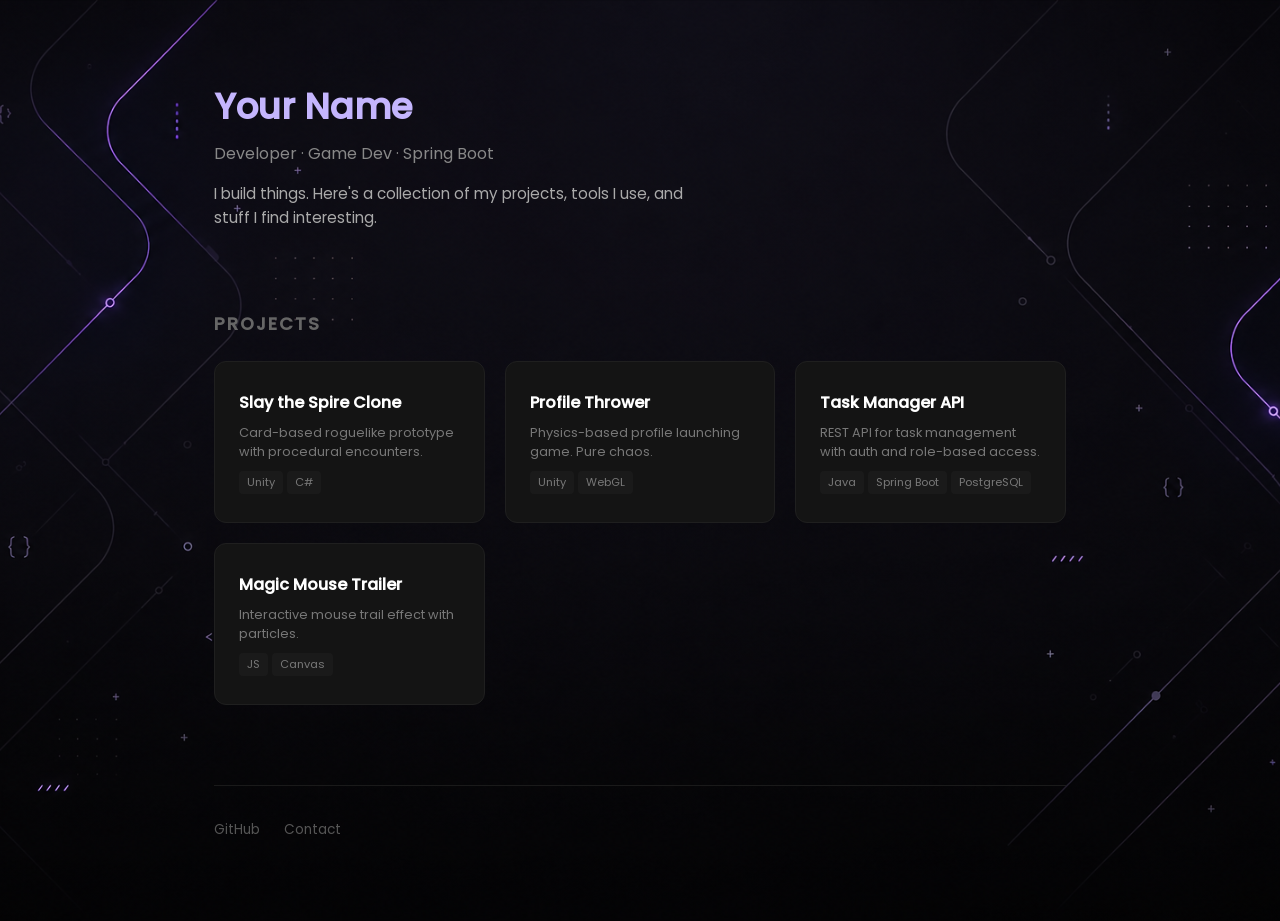
==== commit f6267ec2: "feat: redesign portfolio with dark theme and purple accent" ====
--- a/index.html
+++ b/index.html
@@ -1,895 +1,37 @@
 <!DOCTYPE html>
 <html lang="en">
-
 <head>
   <meta charset="UTF-8">
-  <meta name="viewport" content="width=device-width, initial-scale=1, shrink-to-fit=no">
-  <link rel="stylesheet" href="https://cdn.jsdelivr.net/npm/bootstrap@4.3.1/dist/css/bootstrap.min.css"
-    integrity="sha384-ggOyR0iXCbMQv3Xipma34MD+dH/1fQ784/j6cY/iJTQUOhcWr7x9JvoRxT2MZw1T" crossorigin="anonymous">
+  <meta name="viewport" content="width=device-width, initial-scale=1.0">
+  <title>Your Name — Developer</title>
   <link rel="stylesheet" href="css/style.css">
-  <title>TP1</title>
 </head>
+<body>
+  <div class="container">
+    
+    <!-- Header -->
+    <header>
+      <h1 class="name">Your Name</h1>
+      <p class="subtitle">Developer · Game Dev · Spring Boot</p>
+      <p class="bio">I build things. Here's a collection of my projects, tools I use, and stuff I find interesting.</p>
+    </header>
 
-<body>
-  <nav class="navbar navbar-dark bg-dark fixed-top">
-    <div class="container-fluid">
-      <span class="navbar-brand mb-0 h2">Tímový projekt 1</span>
-      <div>
-        <button class="btn btn-outline-light" onclick="document.getElementById('semester1').scrollIntoView()">Semester
-          1</button>
-        <button class="btn btn-outline-light" onclick="document.getElementById('semester2').scrollIntoView()">Semester
-          2</button>
+    <!-- Projects Grid -->
+    <section class="projects">
+      <h2>Projects</h2>
+      <div class="grid" id="project-grid">
+        <!-- Cards injected by JS -->
       </div>
-    </div>
-  </nav>
+    </section>
 
-  <div class="modal fade" id="exampleModal" tabindex="-1" role="dialog" aria-labelledby="modalLabel" aria-hidden="true">
-    <div class="modal-dialog modal-dialog-centered" role="document">
-      <div class="modal-content">
-        <div class="modal-header">
-          <h5 class="modal-title" id="modalLabel">Title</h5>
-          <button type="button" class="close" data-dismiss="modal" aria-label="Close">
-            <span aria-hidden="true">&times;</span>
-          </button>
-        </div>
-        <div class="modal-body">
-          <img id="recipient-image" src="" alt="Recipient's Picture" class="img-fluid">
-        </div>
-      </div>
-    </div>
+    <!-- Footer -->
+    <footer>
+      <a href="https://github.com/yourusername" target="_blank">GitHub</a>
+      <a href="mailto:you@email.com">Contact</a>
+    </footer>
+
   </div>
 
-
-  <div id="main-container">
-    <div id="container-sm">
-      <h1>Chatbot (GPT) na vyhľadávanie v štruktúrovaných dátach</h1>
-    </div>
-
-    <div id="container-team">
-      <div>
-        <h4>Členovia tímu</h4>
-        <ul>
-          <li>Adam Kučmín</li>
-          <li>Simona Zlatohlávková</li>
-          <li>Dagmar Trabalíková</li>
-          <li>Martin Nachtmann</li>
-          <li>Miroslav Sáraz</li>
-          <li>Marián Lekavý</li>
-        </ul>
-      </div>
-      <div>
-        <h4>Vedúci práce</h4>
-        <ul>
-          <li>Marián Lekavý</li>
-        </ul>
-      </div>
-      <div>
-        <h4><a
-            href="https://docs.google.com/document/d/1eJpGcQqRMPdtJohdd2-GSKKJUZY3I-dE5RxuG-63AaQ/edit?pli=1">Dokumentácia</a>
-        </h4>
-      </div>
-      <div>
-        <h4><a href="https://github.com/SimonaZlatohlavkova/tp">GitHub Repo</a></h4>
-      </div>
-    </div>
-
-    <div>
-      <h1 id="semester1">Semester 1</h1>
-      <div class="container-week">
-        <h2>Týždeň 1</h2>
-        <ul>
-          <li>Výber témy</li>
-          <li>Spracovanie a zaslanie ponuky zadávatelovi témy</li>
-        </ul>
-      </div>
-
-      <div class="container-week">
-        <h2>Týždeň 2 (29.9.2023)</h2>
-        <h3>Online stretnutie</h3>
-        <ul>
-          <li>Zúčastnili sa:</li>
-          <ul>
-            <li>Adam Kučmín</li>
-            <li>Simona Zlatohlávková</li>
-            <li>Dagmar Trabalíková</li>
-            <li>Martin Nachtmann</li>
-            <li>Miroslav Sáraz</li>
-            <li>Marián Lekavý</li>
-          </ul>
-          <li>vytvoriť backlog</li>
-          <ul>
-            <li>vytvoriť GitHub repozitár(6.10.2023)</li>
-            <li>vytvoriť dokumentáciu</li>
-            <li>vytvoriť webstránku</li>
-            <li>vytvoriť databázu z onsemi webstránky(10.10.2023)</li>
-            <li>výber GPT algoritmu (6.10.2023)</li>
-            <li>pridať licenciu do projektu</li>
-            <li>vytvoriť základnú dokumentáciu pre tímový projekt</li>
-            <li>vytvoriť základný náčrt UI</li>
-          </ul>
-        </ul>
-      </div>
-
-      <div class="container-week">
-        <h2>Týždeň 3 (6.10.2023)</h2>
-        <h3>Online stretnutie</h3>
-        <ul>
-          <li>Zúčastnili sa:</li>
-          <ul>
-            <li>Adam Kučmín</li>
-            <li>Simona Zlatohlávková</li>
-            <li>Dagmar Trabalíková</li>
-            <li>Martin Nachtmann</li>
-            <li>Miroslav Sáraz</li>
-            <li>Marián Lekavý</li>
-          </ul>
-          <li>research GPT algoritmov a alternatív (Nachtmann)</li>
-          <li>následný výber OpenAI na riešenie projektu</li>
-          <li>prekonzultovanie možného postupu práce s OpenAI</li>
-          <li>vedúci práce vysvetlil kde a ako sa na stránke onsemi dostaneme k dátam z databázy, s ktorými budeme
-            pracovať</li>
-        </ul>
-        <h4>Práca do budúcna</h4>
-        <ul>
-          <li>vytvorenie projektu na Githube(10.10.2023)</li>
-          <li>pridanie členov do GitHub repozitára(10.10.2023)</li>
-          <li>začať pracovať na pridávaní tabuliek do databázy(10.10.2023)</li>
-          <li>vytvorenie webstránky projektu(10.10.2023)</li>
-        </ul>
-      </div>
-
-      <div class="container-week">
-        <h2>Týždeň 4 (10.10.2023)</h2>
-        <div>
-          <h3>Osobné stretnutie</h3>
-          <ul>
-            <li>Zúčastnili sa:</li>
-            <ul>
-              <li>Adam Kučmín</li>
-              <li>Simona Zlatohlávková</li>
-              <li>Dagmar Trabalíková</li>
-              <li>Martin Nachtmann</li>
-              <li>Miroslav Sáraz</li>
-              <li>Marián Lekavý</li>
-            </ul>
-            <li>vytvorenie projektu na GitHube (Zlatohlávková)</li>
-            <ul>
-              <li>samostatné moduly pre backend a frontend</li>
-            </ul>
-            </li>
-            <li>pridanie členov do GitHub repozitára</li>
-            <li>vytvorenie databázy (Kučmín)</li>
-            <li>pridávanie tabuliek z CSV z onsemi stránky (Sáraz, Trabalíková)</li>
-            <li>vytvorenie základnej dokumentácie pre tímový projekt</li>
-            <li>vytvorený klient na pripojenie k OpenAI API</li>
-            <li>čiastočné extrahovanie parametrov z dopytu od GPT</li>
-            <li>prvotné testovanie logiky programu</li>
-            <li>diagram toku údajov</li>
-            <li>prvý náčrt UI</li>
-            <li>zisťovanie, ako GPT ukladá session pri requestoch, ako pokračovať v rovnakej session</li>
-            <li>na synonymá bude použité mapovanie</li>
-            <li>vytvorenie webstránky (Nachtmann)</li>
-          </ul>
-          <h4>Práca do budúcna</h4>
-          <ul>
-            <li>predvedenie práce na frontende a backende a získanie spätnej väzby od vedúceho(17.10.2023)</li>
-          </ul>
-          <h4>Dokumenty</h4>
-          <button type="button" class="btn btn-primary" data-toggle="modal" data-target="#exampleModal"
-            data-whatever="Diagram1">Diagram 1</button>
-          <button type="button" class="btn btn-primary" data-toggle="modal" data-target="#exampleModal"
-            data-whatever="Diagram2">Diagram 2</button>
-        </div>
-      </div>
-
-      <div class="container-week">
-        <h2>Týždeň 5 (17.10.2023)</h2>
-        <div>
-          <h3>Osobné stretnutie</h3>
-          <ul>
-            <li>Zúčastnili sa:</li>
-            <ul>
-              <li>Adam Kučmín</li>
-              <li>Simona Zlatohlávková</li>
-              <li>Dagmar Trabalíková</li>
-              <li>Martin Nachtmann</li>
-              <li>Miroslav Sáraz</li>
-              <li>Marián Lekavý</li>
-            </ul>
-            <li>predvedenie splnenej práce na frontende</li>
-            <li>vedúci projektu pochválil voľbu farebnej schémy frontendu</li>
-            <li>detailne sme preštudovali podmienky na úspešné splnenie zadania TP1</li>
-            <li>predvedenie simulačného nástroja súčiastok na stránke onsemi</li>
-            <li>je potrebné ukazovať OPN v prvom priblížení</li>
-            <li>členovia chýbajúci na stretnutí sa budú pripájať cez online meeting</li>
-            <li>členovia chýbajúci na stretnutí spíšu svoj progress aby sa bez nich tím nezasekol</li>
-            <li>vedúci načrtol diagram, v ktorom znázorňuje približný flow dát v systéme</li>
-            <li>vedúci načrtol diagram - detailnejší flow dát v systéme</li>
-            <li>vedúci požaduje komponenty naprogramovať separátne, aby sa dali znova použiť</li>
-            <li>vedúci projektu vyžaduje stručnejšie vyjadrovanie sa v písanom texte</li>
-            <li>vedúci načrtol ako funguje iný projekt v onsemi súvisiaci s našim projektom,
-              ktorý funguje cez embeddings</li>
-            <li>vedúci vysvetlil širší kontext nášho projektu a znázornil ako sa v budúcnosti projekt plánuje integrovať
-              do systému</li>
-          </ul>
-          <h4>Práca do budúcna</h4>
-          <ul>
-            <li>vytvorenie teams meetingu pre členov neprítomných na stretnutí osobne</li>
-            <li>pridanie licencie do dokumentácie (24.10.2023)</li>
-            <li>vytvorenie teams meetingu (24.10.2023)</li>
-            <li>predviesť live demo (24.10.2023)</li>
-            <li>náčrty odfotené a pridané do dokumentácie (24.10.2023)</li>
-          </ul>
-        </div>
-      </div>
-
-      <div class="container-week">
-        <h2>Týždeň 6 (24.10.2023)</h2>
-        <h3>Online stretnutie</h3>
-        <ul>
-          <li>Zúčastnili sa:</li>
-          <ul>
-            <li>Adam Kučmín</li>
-            <li>Simona Zlatohlávková</li>
-            <li>Dagmar Trabalíková</li>
-            <li>Martin Nachtmann</li>
-            <li>Miroslav Sáraz</li>
-            <li>Marián Lekavý</li>
-          </ul>
-          <li>frontend je pripojený na backend</li>
-          <li>backend hádže error, lebo ešte nie sú dorobené synonymá a entitné triedy</li>
-          <li>pracuje sa na synonym-managerovi</li>
-          <li>vedúcemu bolo cez online hovor zazdieľané ako bude vyzerat synonym manager</li>
-          <li>nákres dataflowu v momentálnom riešení projektu</li>
-          <li>priradenie práce členom tímu v načrtnutom diagrame</li>
-          <li>prekonzultovanie licencie projektu</li>
-          <li>pridanie členov do novej MSTeams skupiny</li>
-        </ul>
-        <h4>Práca do budúcna</h4>
-        <ul>
-          <li>spojazdniť synonymá a entitné triedy, spojazdniť backend bez errorov(31.10.2023)</li>
-          <li>dostať sa do bodu funkčného riešenia(31.10.2023)</li>
-          <li>prekresliť dataflow v riadnom programe(31.10.2023)</li>
-          <li>do licencie pridať všetky mená členov tímu(31.10.2023)</li>
-        </ul>
-      </div>
-
-      <div class="container-week">
-        <h2>Týždeň 7 (31.10.2023)</h2>
-        <h3>Osobné stretnutie</h3>
-        <ul>
-          <li>Zúčastnili sa:</li>
-          <ul>
-            <li>Adam Kučmín</li>
-            <li>Simona Zlatohlávková</li>
-            <li>Dagmar Trabalíková</li>
-            <li>Martin Nachtmann</li>
-            <li>Miroslav Sáraz</li>
-            <li>Marián Lekavý</li>
-          </ul>
-          <li>vedúcemu práce bola odprezentovaná práca za posledný týždeň</li>
-          <li>vedúci práce otestoval fungovanie programu cez frontendovú aplikáciu</li>
-          <li>boli dokončené entitné triedy pre všetky typy súčiastok</li>
-          <li>bol dokončený zoznam synoným pre súčiastky</li>
-          <li>bol prepojený frontend a backend</li>
-          <li>potrebná úprava aby sa dali vyhľadávať parametre napr. "menšie ako", a nie len presné hodnoty</li>
-          <li>nastal problém, keď OpenAI vracia error 503</li>
-          <li>nastal problém, keď OpenAI vracia error 429, too many requests</li>
-          <li>namiesto image sensoru sme v odpovedi dostali IGBT, nakoľko nenašiel image sensor</li>
-        </ul>
-        <h4>Práca do budúcna</h4>
-        <ul>
-          <li>audio amplifier nemá OPN, tabuľku bude treba odstrániť (7.11.2023)</li>
-          <li>namiesto ID čo tam máme teraz, spraviť to tak, aby vypisoval OPN čísla z DB</li>
-          <li>treba spraviť logovanie aspoň aby bolo vidieť, či správne naparsoval product type a zadané atribúty</li>
-          <li>vedúci práce doporučil neparsovať dáta do JSONu, ale priamo nechať openAI odpovedať JSONom (7.11.2023)
-          </li>
-          <li>vedúci práce chce namiesto default odpovede IGBT dostať v odpovedi správu o nenájdení súčiastky</li>
-          <li>pridať dokumentáciu na stránku (7.11.2023)</li>
-          <li>pridať link na repozitár na stránku (7.11.2023)</li>
-          <li>pridať obrázky na stránku (7.11.2023)</li>
-          <li>bude treba opraviť to, aby druhý request na openAI api netrval moc dlho</li>
-          <li>rozdeliť funkciu getResponse() v GPTServiceImpl. na viac častí, aby nebola tak komplikovaná</li>
-        </ul>
-        <h4>Dokumenty</h4>
-        <button type="button" class="btn btn-primary" data-toggle="modal" data-target="#exampleModal"
-          data-whatever="Parsovanie Do JSON">Parsovanie Do JSON</button>
-      </div>
-
-      <div class="container-week">
-        <h2>Týždeň 8 (7.11.2023)</h2>
-        <h3>Osobné stretnutie</h3>
-        <ul>
-          <li>Zúčastnili sa:</li>
-          <ul>
-            <li>Adam Kučmín</li>
-            <li>Simona Zlatohlávková</li>
-            <li>Dagmar Trabalíková</li>
-            <li>Martin Nachtmann</li>
-            <li>Miroslav Sáraz</li>
-            <li>Marián Lekavý</li>
-          </ul>
-          <li>bola odprezentovaná splnená práca za posledný týždeň</li>
-          <li>napr. pri filtri 5mpx by sme mohli vyhladávať 5 a viac mpx, nie menej</li>
-          <li>daľšia možnosť je zadať min hodnotu</li>
-          <li>odprezentovali sme ako program vyhľadáva v databáze</li>
-          <li>vedúci práce otestoval fungovanie programu cez frontendovú aplikáciu</li>
-          <li>číselné hodnoty treba vyhľadávať podľa databázy a nie podľa response od GPT</li>
-        </ul>
-        <h4>Práca do budúcna</h4>
-        <ul>
-          <li>zistiť, či GPT-4 by nedokázal lepšie generovať JSON z requestu</li>
-          <li>zistiť, či GPT-4 je cenovo dostupná alternatíva</li>
-          <li>doplniť synonymický slovník aj pre atribút sic (silicone carbide) (21.11.2023)</li>
-          <li>opraviť bugy zistené pri testovaní aplikácie</li>
-          <li>upraviť funkciu getAttributesAsString() (21.11.2023)</li>
-          <li>pridať na webstránku testovací JSON zo stretnutia (21.11.2023)</li>
-          <li>vytvoriť unit testy</li>
-        </ul>
-        <h4>Dokumenty</h4>
-        <button type="button" class="btn btn-primary" data-toggle="modal" data-target="#exampleModal"
-          data-whatever="JSON">Príklad JSON</button>
-      </div>
-
-      <div class="container-week">
-        <h2>Týždeň 9 (14.11.2023)</h2>
-        <h3>Osobné stretnutie</h3>
-        <ul>
-          <li>Zúčastnili sa:</li>
-          <ul>
-            <li>Adam Kučmín</li>
-            <li>Simona Zlatohlávková</li>
-            <li>Dagmar Trabalíková</li>
-            <li>Martin Nachtmann</li>
-            <li>Miroslav Sáraz</li>
-          </ul>
-          <li>spravené synonymá pre silicone carbide</li>
-          <li>na stretnutí sme spustili a otestovali demo programu</li>
-          <li>openai api občas stále vráti error 502</li>
-          <li>zistili sme, že gpt-4-1106 by dokázal rýchlejšie a konzistentnejšie odpovedať JSONom vďaka funkcionalite
-            json response</li>
-          <li>pri pokuse o update na gtp-4-1106 nastal problém s API kľúčom</li>
-        </ul>
-        <h4>Práca do budúcna</h4>
-        <ul>
-          <li>pre správne fungovanie gpt-4-1106 bude pravdepodobne potrebné od vedúceho práce vyžiadať nový api kľúč
-          </li>
-          <li>pre vyriešenie tohto problému je treba urobiť ďalší výskum</li>
-          <li>rozdelenie backendu na jednotlivé moduly (21.11.2023)</li>
-        </ul>
-      </div>
-
-      <div class="container-week">
-        <h2>Týždeň 10 (21.11.2023)</h2>
-        <h3>Osobné stretnutie</h3>
-        <ul>
-          <li>Zúčastnili sa:</li>
-          <ul>
-            <li>Adam Kučmín</li>
-            <li>Simona Zlatohlávková</li>
-            <li>Dagmar Trabalíková</li>
-            <li>Martin Nachtmann</li>
-            <li>Miroslav Sáraz</li>
-            <li>Marián Lekavý</li>
-          </ul>
-          <li>vedúcemu práce bola odprezentovaná situácia s upgradom na gpt-4-1106, bol vyžiadaný nový api key</li>
-          <li>od vedúceho práce sme vyžiadali zoznam slov potrebných do synonymického slovníka, splniť to je však z
-            časového hľadiska zatiaľ nereálne</li>
-          <li>vedúcemu práce bolo odprezentované, ako je backend rozdelený na moduly</li>
-          <li>vedúcemu práce bola odprezentovaná práca na dokumentácií k projektu</li>
-        </ul>
-        <h4>Práca do budúcna</h4>
-        <ul>
-          <li>meno tabuľky by sa nemalo extrahovať v extractionservice, ale v querryservice</li>
-          <li>upraviť kontext gpt/request, podľa toho, čo bude lepšie</li>
-          <li>do dokumentácie pridať návrh UI</li>
-          <li>do dokumentácie pridať špecifikáciu => ako by projekt mal vyzerať/čo je cieľ projektu/čo má projekt
-            obsahovať/prehľad, čo má projekt obsahovať</li>
-          <li>do dokumentácie pridať konkurenčné riešenia</li>
-          <li>keď chat nevie odpovedať, namiesto erroru odpovie, že danú súčiastku nevie vyhľadať</li>
-          <li>skontrolovať, či sú správne nastavené headers</li>
-          <li>vyhľadávať v JSON len na základe key</li>
-          <li>vyiešiť odsekávanie sql</li>
-        </ul>
-      </div>
-
-      <div class="container-week">
-        <h2>Týždeň 11 (28.11.2023)</h2>
-        <h3>Osobné stretnutie</h3>
-        <ul>
-          <li>Zúčastnili sa:</li>
-          <ul>
-            <li>Adam Kučmín</li>
-            <li>Simona Zlatohlávková</li>
-            <li>Dagmar Trabalíková</li>
-            <li>Martin Nachtmann</li>
-            <li>Miroslav Sáraz</li>
-          </ul>
-          <li>upravený kontext gpt</li>
-          <li>pracuje sa na odsekávaní sql</li>
-          <li>pri exception sa vypíše, že sa daná súčiastka nedá vyhľadať</li>
-          <li>GPT verzia updated na GPT 4 turbo</li>
-          <li>GPT využíva JSON mode pre lepšie štrukturovaný output, negeneruje zbytočný text</li>
-          <li>lepší výkon GPT 4 v porovnaní s GPT 3.5</li>
-          <li>meno tabuľky sa extrahuje naraz s menom komponentu, treba prekonzultovať s vedúcim projektu</li>
-        </ul>
-        <h4>Práca do budúcna</h4>
-        <ul>
-          <li>do dokumentácie pridať návrh UI</li>
-          <li>do dokumentácie pridať špecifikáciu => ako by projekt mal vyzerať/čo je cieľ projektu/čo má projekt
-            obsahovať/prehľad, čo má projekt obsahovať</li>
-          <li>do dokumentácie pridať konkurenčné riešenia</li>
-          <li>je treba prerobiť synonymá tak, aby sa kontrolovalo synonymum pomocou contains</li>
-        </ul>
-      </div>
-
-      <div class="container-week">
-        <h2>Týždeň 12 (5.12.2023)</h2>
-        <h3>Osobné stretnutie</h3>
-        <ul>
-          <li>Zúčastnili sa:</li>
-          <ul>
-            <li>Adam Kučmín</li>
-            <li>Simona Zlatohlávková</li>
-            <li>Dagmar Trabalíková</li>
-            <li>Martin Nachtmann</li>
-            <li>Miroslav Sáraz</li>
-            <li>Marián Lekavý</li>
-          </ul>
-          <li>vedúcemu práce sme odprezentovali splnené úlohy za posledný týždeň</li>
-          <li>prekonzultovali sme, prečo má extraction service poznať štruktúru databázy</li>
-          <li>vedúci práce preferuje, keby sme použili mapu atribútov namiesto cases</li>
-          <li>rýchlosť programu vyhovuje požiadavkam</li>
-          <li>počas testovania programu sme objavili niekoľko nedostatkov, ktoré treba upraviť</li>
-        </ul>
-        <h4>Práca do budúcna</h4>
-        <ul>
-          <li>pridať do logov vyextrahované atributy (JSON)</li>
-          <li>pridať response gpt v prípade, že sa komponent nenájde</li>
-          <li>keď je viac requestov v 1 session, treba prepísať values parametra (key sa prepísal správne)</li>
-          <li>skontrolovať atribúty, ktoré posielame gpt (nemá obsahovať napr. status)</li>
-          <li>zatiaľ pridať Zener ako synonymum k Zener diode</li>
-          <li>je treba prerobiť synonymá tak, aby sa kontrolovalo synonymum pomocou contains</li>
-          <li>možné riešenie vyhľadávania je raz prejsť db. presne, ak nenájde match, prejsť s contains</li>
-          <li>vyskúšat dať gpt na výber hľadať z komponentov z onsemi db</li>
-          <li>optimalizovať dĺžku odpovede api aby zbytočne nevyčerpal zdroje</li>
-        </ul>
-        <h4>Na dokončenie projektu treba</h4>
-        <ul>
-          <li>Vyriešiť response gpt v prípade nenájdenej súčiastky v databáze</li>
-          <li>bočný panel - úprava requestu</li>
-          <li>rozšíriť synonymický slovník</li>
-          <li>v power supplies sú topológie, tie treba pridať do synoným</li>
-          <li>vytvoriť testovacie requesty</li>
-          <li>namiesto odpovede "component not found" - niečo ako "neviem čo je xy, skúste upresniť"</li>
-          <li>v prípade že nepozná xy, odpovedať v takom formáte, aký zadal používateľ</li>
-          <li>pri PIM je dropbox, z toho treba dať do synoným s tým, že tam musí byť aj modul (napr. mosfet modul)</li>
-          <li>to isté pri IPM, len tam nemá byť modul</li>
-          <li>pridať filtre na minimum a maximum hodnoty</li>
-        </ul>
-      </div>
-
-      <div class="container-week">
-        <h2>Týždeň 13 (5.12.2023)</h2>
-        <h3>Osobné stretnutie</h3>
-        <ul>
-          <li>Zúčastnili sa:</li>
-          <ul>
-            <li>Adam Kučmín</li>
-            <li>Simona Zlatohlávková</li>
-            <li>Dagmar Trabalíková</li>
-            <li>Martin Nachtmann</li>
-            <li>Miroslav Sáraz</li>
-            <li>Marián Lekavý</li>
-          </ul>
-          <li>Experimentovanie a vylepšovanie</li>
-        </ul>
-        <h4>Na dokončenie projektu treba</h4>
-        <ul>
-          <li>pridať filtre minimum, maximum čo umožňuje správne fungovanie programu</li>
-          <li>porovnanie úspešnosti oproti starému stavu</li>
-          <li>Martin zorganizuje stretnutie/call v týždni od 08.01.2024</li>
-        </ul>
-      </div>
-    </div>
-
-    <div>
-      <h1 id="semester2">Semester 2</h1>
-
-      <div class="container-week">
-        <h2>Stretnutie 1 (15.2.2024)</h2>
-        <h3>Osobné stretnutie</h3>
-        <ul>
-          <li>Zúčastnili sa:</li>
-          <ul>
-            <li>Adam Kučmín</li>
-            <li>Simona Zlatohlávková</li>
-            <li>Dagmar Trabalíková</li>
-            <li>Martin Nachtmann</li>
-            <li>Miroslav Sáraz</li>
-            <li>Marián Lekavý</li>
-          </ul>
-          <li>dohodnutá zmena času stretnutí zo štvrtka na utorky o 10</li>
-          <li>opakované prompty:</li>
-          <ul>
-            <li>na backende - nový endpoint? možno stačí jeden, len v prvom prompte nebude história (treba zistiť)</li>
-            <li>frontend - poslať to čo už bolo poslané</li>
-            <li>musí zvládnuť aj request na rozdielnu súčiastku v druhom prompte</li>
-          </ul>
-        </ul>
-        <h4>Práca do budúcna</h4>
-        <ul>
-          <li>treba spraviť benchmark koľko percent bolo úspešných z testovacích dát (štatistiku)</li>
-          <li>zatiaľ spraviť filtre na mosfety a ešte jeden typ</li>
-          <li>niekto prejde stránku, pozrie filtre a spíše čo sa, pri ktorej súčiastke dá filtrovať (min, max)</li>
-        </ul>
-      </div>
-    </div>
-
-    <div class="container-week">
-      <h2>Stretnutie 2 (20.2.2024)</h2>
-      <h3>Osobné stretnutie</h3>
-      <ul>
-        <li>Zúčastnili sa:</li>
-        <ul>
-          <li>Adam Kučmín</li>
-          <li>Simona Zlatohlávková</li>
-          <li>Dagmar Trabalíková</li>
-          <li>Miroslav Sáraz</li>
-          <li>Marián Lekavý</li>
-        </ul>
-
-        <li>Adam spravil min max filtre na backende, filtrovanie funguje podľa toho</li>
-        <li>Miro spravil analýzu na filtre podľa onsemi stránky (ešte nejaké súčiastky chýbajú)</li>
-        <li>otestovali sme min max filtre na requeste "sic mosfet above 600V" a "sic mosfet 600V+" - fungovalo to
-          správne
-        </li>
-        <li>momentálne ešte nevieme pracovať s tricky scenármi z mailu (zatiaľ nemusíme riešiť)</li>
-        <li>pri mosfet vcc max určujeme min a vcc min určujeme max, s tým si ešte nevieme dobre poradiť, niečo nájde,
-          ale
-          nájde zle (možno pomôže premenovať filtre, nepoužívať min a max)</li>
-        <li>description nemusíme brať do úvahy</li>
-        <li>tricky scenár: fastest comparator = najnižší response (možno niekedy v budúcnosti to budeme vedieť spraviť)
-        </li>
-        <li>Sima opravila scrollovanie chatu keď je chat dlhší ako okno a pridala odosielanie histórie na frontende</li>
-        <li>Dada spravila analýzu ako implementovať históriu, bude chat chápať správne históriu pri zmene súčiastky?
-        </li>
-        <li>Martin začal pracovať na testovaní scenárov z mailu.</li>
-      </ul>
-      <h4>Práca do budúcna</h4>
-      <ul>
-        <li>do synoným IPM a PIM pridať:</li>
-        <ul>
-          <li>PIM technology filter - za mosfet treba pridať modul</li>
-          <li>IPM topology filter
-          </li>
-        </ul>
-        <li>Adam dorobí min max na všetky súčiastky</li>
-        <li>Dada spraví históriu, posielať celú históriu, uvidíme či chat pochopí kontext ak sa zmení hľadaná súčiastka
-        </li>
-        <li>Miro dorobí endpoint na backende na min max filtre</li>
-        <li>nižšia priorita spraviť min max filtre na frontend do ľavého panela</li>
-      </ul>
-    </div>
-
-    <div class="container-week">
-      <h2>Stretnutie 3 (27.2.2024)</h2>
-      <h3>Osobné stretnutie</h3>
-      <ul>
-        <li>Zúčastnili sa:</li>
-        <ul>
-          <li>Adam Kučmín</li>
-          <li>Simona Zlatohlávková</li>
-          <li>Miroslav Sáraz</li>
-          <li>Martin Nachtmann</li>
-          <li>Marián Lekavý</li>
-        </ul>
-      </ul>
-      <li>keď sa aktualizujú filtre, netreba sa znova dopytovať v chate</li>
-      <li>odprezentovali sme testovanie a identifikovali sme 2 hlavné problémy</li>
-      <li>zmena kľúčových slov min/max</li>
-      <li>nedostatočný synonymický slovník</li>
-      <li>úspešnosť testovacích dát: 6 good / 19 bad</li>
-      <li>analyzovali sme dôvody neúspešnosti na testovacích dátach</li>
-      <li>Adam spraví to, že dáme do chatu súčiastky, ktoré máme, a chat ich namapuje</li>
-      <li>tým pádom tam možno nebude ani prvý synonymický slovník</li>
-      <li>Dada do histórie pridala to, aby "family name" bolo iba jedno slovo, aby to chat nedával do zoznamu</li>
-      <h4>Práca do budúcna</h4>
-      <ul>
-        <li>testovanie</li>
-        <li>treba opraviť min/max, ktoré chat zamieňa</li>
-        <li>detekcia rodiny</li>
-        <li>treba opraviť situácie, v ktorých nastáva "component xy not found"</li>
-        <li>skrátiť odpovede od chatu</li>
-        <li>odosielanie zmien filtrov v histórii</li>
-        <li>pozrieť sa na volanie funkcií - https://platform.openai.com/docs/guides/function-calling</li>
-      </ul>
-    </div>
-
-    <div class="container-week">
-      <h2>Stretnutie 4 (5.3.2024)</h2>
-      <h3>Osobné stretnutie</h3>
-      <ul>
-        <li>Zúčastnili sa:</li>
-        <ul>
-          <li>Adam Kučmín</li>
-          <li>Simona Zlatohlávková</li>
-          <li>Dagmar Trabalíková</li>
-          <li>Miroslav Sáraz</li>
-          <li>Martin Nachtmann</li>
-          <li>Marián Lekavý</li>
-        </ul>
-      </ul>
-      <li>pri extrakcii family type komponentu posielame chatu list dostupných súčiastok</li>
-      <li>vďaka tomuto "Component xy not found" returnuje len vtedy, keď komponent skutočne neexistuje</li>
-      <li>chatovi sa už posiela aj história</li>
-      <li>zistiť, prečo chat niekedy hlási problém s openAI</li>
-      <li>opravené filtre, aby brali do úvahy tabuľku, a nie komponent</li>
-      <h4>Práca do budúcna</h4>
-      <ul>
-        <li>refaktor kódu, vymazať zbytočné console logs</li>
-        <li>unchecked checkboxy by sa nemali posielať na BE</li>
-        <li>merge všetky potrebné vetvy</li>
-        <li>veľa testovania</li>
-        <li>potrebujeme, aby sa poslala chybová odpoveď od chata</li>
-        <li>skontrolovať, či nepomôže posielať requesty bez medzier na začiatku requestu</li>
-      </ul>
-    </div>
-
-    <div class="container-week">
-      <h2>Stretnutie 5 (12.3.2024)</h2>
-      <h3>Osobné stretnutie</h3>
-      <ul>
-        <li>Zúčastnili sa:</li>
-        <ul>
-          <li>Adam Kučmín</li>
-          <li>Simona Zlatohlávková</li>
-          <li>Dagmar Trabalíková</li>
-          <li>Miroslav Sáraz</li>
-          <li>Martin Nachtmann</li>
-        </ul>
-      </ul>  
-      <li>Adam a Martin začali refaktor kódu</li>
-      <li>Dagmar robí na histórii</li>    
-      <li>Sima upravila checkboxy aby sa unchecked checkboxy neposielali na backend</li>
-      <li>pokračujeme v testovaní aplikácie</li>
-      <li>posielanie requestov bez medzier pomohlo chatovi, aby nehádzal error</li>
-      <h4>Práca do budúcna</h4>
-      <ul>
-        <li>refaktor kódu</li>
-        <li>mergnut všetky potrebné vetvy</li>
-        <li>potrebujeme aby sa poslala chybová odpoveď od chata</li>
-        <li>po pretestovaní prerobiť synonymá</li>
-        <li>pridať uvodzovky do histórie</li>
-      </ul>
-    </div>
-
-    <div class="container-week">
-      <h2>Stretnutie 6 (19.3.2024)</h2>
-      <h3>Osobné stretnutie</h3>
-      <ul>
-        <li>Zúčastnili sa:</li>
-        <ul>
-          <li>Adam Kučmín</li>
-          <li>Simona Zlatohlávková</li>
-          <li>Dagmar Trabalíková</li>
-          <li>Miroslav Sáraz</li>
-          <li>Martin Nachtmann</li>
-          <li>Marián Lekavý</li>
-        </ul>
-      </ul>  
-      <li>pokračuje sa s refaktorovaním kódu a testovaním</li>
-      <h4>Práca do budúcna</h4>
-      <ul>
-        <li>vytvoriť test cases pre históriu</li>
-        <li>pridať do dokumentácie aké test cases fungujú pri ktorej verzii</li>
-        <li>pripraviť appku do verzie, v ktorej sa dá odprezentovať kolegyni, ktorá bude softvér implementovať na web onsemi</li>
-      </ul>
-    </div>
-
-    <div class="container-week">
-      <h2>Stretnutie 7 (28.3.2024)</h2>
-      <h3>Online+Osobné stretnutie</h3>
-      <ul>
-        <li>Zúčastnili sa:</li>
-        <ul>
-          <li>Adam Kučmín</li>
-          <li>Simona Zlatohlávková</li>
-          <li>Dagmar Trabalíková</li>
-          <li>Miroslav Sáraz</li>
-          <li>Martin Nachtmann</li>
-        </ul>
-      </ul>
-      <li>všetci členovia tímu sa zúčastnili hovoru na teams</li>
-      <li>na tomto hovore sme odprezentovali a vysvetlili fungovanie programu členom onsemi</li>
-      <li>najprv sme prešli backend a vysvetlili sme všetky nejasnosti</li>
-      <li>následne sme predviedli ako program funguje na frontende</li>
-      <li>pracuje sa na tvorbe test cases histórie</li>
-      <h4>Práca do budúcna</h4>
-      <ul>
-        <li>preštudovať <a href="https://platform.openai.com/docs/guides/function-calling">OpenAI Function Calling</a></li>
-        <li>Rozhranie API Chat Completions nevolá funkciu; namiesto toho model generuje JSON,
-          ktorý môžete použiť na volanie funkcie vo svojom kóde</li>
-        <li>vieme toto využiť?</li>
-      </ul>
-    </div>
-
-    <div class="container-week">
-      <h2>Stretnutie 8 (2.4.2024)</h2>
-      <h3>Online stretnutie</h3>
-      <ul>
-        <li>Zúčastnili sa:</li>
-        <ul>
-          <li>Adam Kučmín</li>
-          <li>Simona Zlatohlávková</li>
-          <li>Dagmar Trabalíková</li>
-          <li>Miroslav Sáraz</li>
-          <li>Martin Nachtmann</li>
-          <li>Marián Lekavý</li>
-        </ul>
-      </ul>
-      <li>bola odprezentovaná práca za posledný týždeň</li>
-      <li>zobrazujú sa exceptions</li>
-      <li>beh programu sme streamovali a predviedli sme beh programu aj s upravenou históriou</li>
-      <li>chatbot vie zabudnúť na starý request a pokračovať s novým prequestom bez reštartovania programu</li>
-      <li>chatbot vie meniť a prepisovať hodnoty filtrov na základe požiadavky</li>
-      <h4>Práca do budúcna</h4>
-      <ul>
-        <li>experimenty dokumentovat sekvenčne</li>
-        <li>nakresliť graf alebo tabuľku aby bolo pekne vidieť progress</li>
-        <li>otestovať, pri akých requestoch chatbot neprenastaví filtre správne</li>
-        <li>na základe stiahnutých logov z hovoru zistiť, prečo chatbot maže históriu, aj keď nemá (asi chyba pri merge-ovaní)</li>
-        <li>skúsiť, či nepomôže pridať skupinu Unknown, ktorú chat vráti, ak nenájde daný komponent</li>
-        <li>do test cases pridať kombinované test cases (doplnenie dát, úplna zmena dát, ...)</li>
-        <li>pozrieť sa na zranitelnosti (JSON injection, SQL injection, ...)</li>
-        <li>spísať nejaký zoznam možných vylepšení, experimentov, čo by bolo fajn vyskúšať (napr. ako sa so zmenou teploty mení správanie api)</li>
-      </ul>
-    </div>
-
-    <div class="container-week">
-      <h2>Stretnutie 9 (9.4.2024)</h2>
-      <h3>Online+Osobné stretnutie</h3>
-      <ul>
-        <li>Zúčastnili sa:</li>
-        <ul>
-          <li>Adam Kučmín</li>
-          <li>Simona Zlatohlávková</li>
-          <li>Dagmar Trabalíková</li>
-          <li>Miroslav Sáraz</li>
-          <li>Martin Nachtmann</li>
-          <li>Marián Lekavý</li>
-        </ul>
-      </ul>
-      <li>bola odprezentovaná práca za posledný týždeň</li>
-      <li>počas hovoru sme objavili bug, ktorý je spôsobený čiarkami v texte</li>
-      <li>tento bug je spôsobený tým, ako pracujeme s textom (rozdeľuje sa podľa čiarok), toto treba prerobiť</li>
-      <h4>Práca do budúcna</h4>
-      <ul>
-        <li>experimenty dokumentovat sekvenčne</li>
-        <li>do test cases pridať ďaľšie test cases (doplnenie dát, úplna zmena dát, ...)</li>
-        <li>stále treba spísať nejaký zoznam možných vylepšení, experimentov, čo by bolo fajn vyskúšať (napr. ako sa so zmenou teploty mení správanie api)</li>
-      </ul>
-    </div>
-
-    <div class="container-week">
-      <h2>Stretnutie 10 (16.4.2024)</h2>
-      <h3>Osobné stretnutie</h3>
-      <ul>
-        <li>Zúčastnili sa:</li>
-        <ul>
-          <li>Adam Kučmín</li>
-          <li>Simona Zlatohlávková</li>
-          <li>Dagmar Trabalíková</li>
-          <li>Miroslav Sáraz</li>
-          <li>Marián Lekavý</li>
-        </ul>
-      </ul>
-      <li>bola odprezentovaná práca za posledný týždeň</li>
-      <h4>Práca do budúcna</h4>
-      <ul>
-        <li>treba sa pohrať s odosielaním histórie podľa toho, čo Sima našla</li>
-        <li>Posielať JSON, alebo rovno na API bez vyskladávania</li>
-        <li>Adam skúsi tiež pozrieť function calling pre náš model, hlavne to chceme použiť na vyťahovanie parametrov z textu, a vyskladať z toho json aby sme vedeli lepšie pracovať s parametrami</li>
-        <li>následne otestovať function calling (aj zdokumentovať)</li>
-        <li>Sima má dopísať kapitoly do dokumentacie</li>
-        <li>Miro: skúsiť zistiť zraniteľnosti aplikácie so ZAP</li>        
-        <li>toto keď bude hotovo: do dokumentácie treba spísať aj nejaké zhrnutie k testovaniu, a potom asi priložíme Martinov excel k dokumentacii</li>
-        <li>pokračovať v dokumentovaní práce</li>
-        <li>pokračovať v spisovaní </li>
-      </ul>
-    </div>
-
-    <div class="container-week">
-      <h2>Stretnutie 11 (23.4.2024)</h2> 
-      <h3>Osobné stretnutie</h3>
-      <ul>
-        <li>Zúčastnili sa:</li>
-        <ul>
-          <li>Simona Zlatohlávková</li>
-          <li>Dagmar Trabalíková</li>
-          <li>Miroslav Sáraz</li>
-          <li>Marián Lekavý</li>
-          <li>Martin Nachtmann</li>
-        </ul>
-      </ul>
-      <li>bola odprezentovaná práca za posledný týždeň</li>
-      <li>chatovi sa už správne posiela história a aj funguje správne</li>
-      <li>pri testovaní histórie sa zistilo, že keď chatbot prepisuje filtre, zabudne pridať aj tie pôvodné nezmenené</li>
-      <li>ukladanie histórie zmeny filtrov</li>
-      <li>spravili sme zoznam test cases, pre ktoré chatbot nefunguje správne</li>
-      <li>apliacia bola pretestovaná cez aplikáciu ZAP na hľadanie zraniteľností a výsledky boli odprezentované vedúcemu projektu</li>
-      <li>pracuje sa na implementovaní <a href="https://platform.openai.com/docs/guides/function-calling">OpenAI Function Calling</a></li>
-      <h4>Práca do budúcna</h4>
-      <ul>
-        <li>napísať rozdelenie práce - kto čo a koľko toho spravil</li>
-        <li>do histórie pridať inštrukcie pre chata, aby pri updatovaní filtrov nezabudol pridať pôvodné nezmenené filtre</li>
-        <li>je potrebné doladiť kontext a requesty pre chatbota, aby boli opravené chyby zistené pri testovaní</li>
-        <li>spraviť video s niekoľko use cases ktoré predvedie fungovanie programu</li>
-      </ul>
-    </div>
-
-    <div class="container-week">
-      <h2>Stretnutie 12 (30.4.2024)</h2> 
-      <h3>Osobné stretnutie</h3>
-      <ul>
-        <li>Zúčastnili sa:</li>
-        <ul>
-          <li>Dagmar Trabalíková</li>
-          <li>Miroslav Sáraz</li>
-          <li>Marián Lekavý</li>
-          <li>Martin Nachtmann</li>
-          <li>Adam Kučmín</li>
-        </ul>
-      </ul>
-      <li>bola odprezentovaná práca za posledný týždeň</li>
-      <li>snaha o implementáciu function callingu zatiaľ neúspešne</li>
-      <li>pri použití implementácie function callingu si api vymýšla hodnoty filtrov, výsledky sú nepresnejšie</li>
-      <li>funcion calling treba doimplementovať, otestovať a porovnať s aktuálnou verziou programu</li>
-      <h4>Práca do budúcna</h4>
-      <ul>
-        <li>opraviť chybné správanie pri aktuallizácii filtrov</li>
-        <li>do 1.5. nahrať a poslať krátke video, ktoré demonštruje fungovanie programu</li>
-      </ul>
-    </div>
-
-    <div class="container-week">
-      <h2>Stretnutie 13 (7.5.2024)</h2> 
-      <h3>Osobné stretnutie</h3>
-      <ul>
-        <li>Zúčastnili sa:</li>
-        <ul>
-          <li>Dagmar Trabalíková</li>
-          <li>Miroslav Sáraz</li>
-          <li>Martin Nachtmann</li>
-          <li>Adam Kučmín</li>
-          <li>Marián Lekavý</li>
-          <li>Sima Zlatohlávková</li>
-        </ul>
-      </ul>
-      <li>bola odprezentovaná práca za posledný týždeň</li>
-      <li>bola implementovaná verzia programu, ktorá využíva function callling</li>
-      <li>request na update hodnoty nejakého filtra teraz správne aktualizuje hodnotu, pôvodné filtre sú zachované</li>
-      <li>bol odstránený bug spôsobený medzerou v pravidlách, ktoré sa chatu posielajú v requestoch</li>
-      <li>naplánovali sme si ešte jedno stretnutie na 16.5.2024-10:00</li>
-      <h4>Práca do budúcna</h4>
-      <ul>
-        <li>otestovať scenáre zo stretnutia + scenáre z testovacieho excel súboru</li>
-        <li>do 20.5.2024-12:00 odovzdať dokumentáciu</li>
-        <li>začať pripravovať prezentáciu</li>
-      </ul>
-    </div>
-  </div>
-  </div>
-
-  <script src="https://code.jquery.com/jquery-3.3.1.slim.min.js"
-    integrity="sha384-q8i/X+965DzO0rT7abK41JStQIAqVgRVzpbzo5smXKp4YfRvH+8abtTE1Pi6jizo"
-    crossorigin="anonymous"></script>
-  <script src="https://cdn.jsdelivr.net/npm/popper.js@1.14.7/dist/umd/popper.min.js"
-    integrity="sha384-UO2eT0CpHqdSJQ6hJty5KVphtPhzWj9WO1clHTMGa3JDZwrnQq4sF86dIHNDz0W1"
-    crossorigin="anonymous"></script>
-  <script src="https://cdn.jsdelivr.net/npm/bootstrap@4.3.1/dist/js/bootstrap.min.js"
-    integrity="sha384-JjSmVgyd0p3pXB1rRibZUAYoIIy6OrQ6VrjIEaFf/nJGzIxFDsf4x0xIM+B07jRM"
-    crossorigin="anonymous"></script>
   <script src="js/script.js"></script>
 </body>
 </html>
--- a/css/style.css
+++ b/css/style.css
@@ -1,58 +1,169 @@
 @font-face {
   font-family: 'Poppins-Medium';
   src: url('../fonts/Poppins-Medium.ttf') format('truetype');
-  font-weight: normal;
-  font-style: normal;
 }
-
 @font-face {
   font-family: 'Poppins-Light';
   src: url('../fonts/Poppins-Regular.ttf') format('truetype');
-  font-weight: normal;
-  font-style: normal;
 }
 
-body {  
-  font-family: 'Poppins-Light', sans-serif;
-  background-color: rgb(233, 233, 233);
+* {
+  margin: 0;
+  padding: 0;
+  box-sizing: border-box;
 }
 
-h1, h2, h3, h4, h5 {
-  font-family: 'Poppins-Medium', sans-serif;
+body {
+  font-family: 'Poppins-Light', sans-serif;
+  background-color: #0d0d0d;
+  color: #e0e0e0;
+  min-height: 100vh;
+  background-image: url('../images/background_art_04.png');
+  background-size: cover;
+  background-position: center;
 }
 
-#main-container {
-  width: 85%;
+.container {
+  max-width: 900px;
   margin: 0 auto;
-  padding: 20px;
+  padding: 80px 24px;
 }
 
-#container-sm {
-  text-align: center;
-  margin-bottom: 100px;
-  margin-top: 50px;
+/* Header */
+header {
+  margin-bottom: 80px;
 }
 
-#container-team {
-  display: flex;
-  flex-direction: row;
+.name {
+  font-family: 'Poppins-Medium', sans-serif;
+  font-size: 2.2rem;
+  color: #ffffff;
+  margin-bottom: 8px;
 }
 
-.container-week {
-  background-color: #d4d4d4; 
-  border-radius: 15px;
-  padding: 30px;
-  margin: 20px 0 20px 0;
+.subtitle {
+  font-size: 1rem;
+  color: #888;
+  margin-bottom: 16px;
 }
 
-#container-team {
-  display: grid;
-  grid-template-columns: repeat(4, minmax(0, 1fr));
+.bio {
+  color: #aaa;
+  font-size: 0.95rem;
+  max-width: 500px;
+  line-height: 1.6;
 }
 
-#recipient-image {
-  max-width: 100%;
-  max-height: 80vh;
-  display: block;
-  margin: 0 auto;
+/* Projects */
+.projects h2 {
+  font-family: 'Poppins-Medium', sans-serif;
+  font-size: 1.1rem;
+  color: #666;
+  text-transform: uppercase;
+  letter-spacing: 2px;
+  margin-bottom: 24px;
 }
+
+.grid {
+  display: grid;
+  grid-template-columns: repeat(auto-fill, minmax(260px, 1fr));
+  gap: 20px;
+}
+
+/* Card */
+.card {
+  background: #141414;
+  border: 1px solid #1f1f1f;
+  border-radius: 12px;
+  padding: 28px 24px;
+  cursor: pointer;
+  transition: all 0.3s ease;
+  position: relative;
+  overflow: hidden;
+}
+
+.card::before {
+  content: '';
+  position: absolute;
+  top: 0;
+  left: 0;
+  right: 0;
+  height: 1px;
+  background: linear-gradient(90deg, transparent, #333, transparent);
+  opacity: 0;
+  transition: opacity 0.3s ease;
+}
+
+.card:hover {
+  border-color: #333;
+  transform: translateY(-4px);
+  box-shadow: 0 8px 30px rgba(0, 0, 0, 0.4);
+}
+
+.card:hover::before {
+  opacity: 1;
+}
+
+.card h3 {
+  font-family: 'Poppins-Medium', sans-serif;
+  font-size: 1rem;
+  color: #fff;
+  margin-bottom: 6px;
+}
+
+.card .tag {
+  display: inline-block;
+  font-size: 0.7rem;
+  color: #777;
+  background: #1a1a1a;
+  padding: 3px 8px;
+  border-radius: 4px;
+  margin-right: 4px;
+  margin-top: 10px;
+}
+
+.card .desc {
+  font-size: 0.8rem;
+  color: #777;
+  margin-top: 8px;
+  line-height: 1.5;
+}
+
+/* Footer */
+footer {
+  margin-top: 80px;
+  padding-top: 30px;
+  border-top: 1px solid #1a1a1a;
+}
+
+footer a {
+  color: #555;
+  text-decoration: none;
+  margin-right: 20px;
+  font-size: 0.85rem;
+  transition: color 0.2s;
+}
+
+footer a:hover {
+  color: #fff;
+}
+
+/* Accent on name */
+.name {
+  color: #c4b5fd; /* soft purple */
+}
+
+/* Card hover border gets accent */
+.card:hover {
+  border-color: rgba(167, 139, 250, 0.3);
+}
+
+/* Links and footer */
+footer a:hover {
+  color: #a78bfa;
+}
+
+/* Optional: subtle glow on card hover */
+.card:hover {
+  box-shadow: 0 8px 30px rgba(167, 139, 250, 0.08);
+}
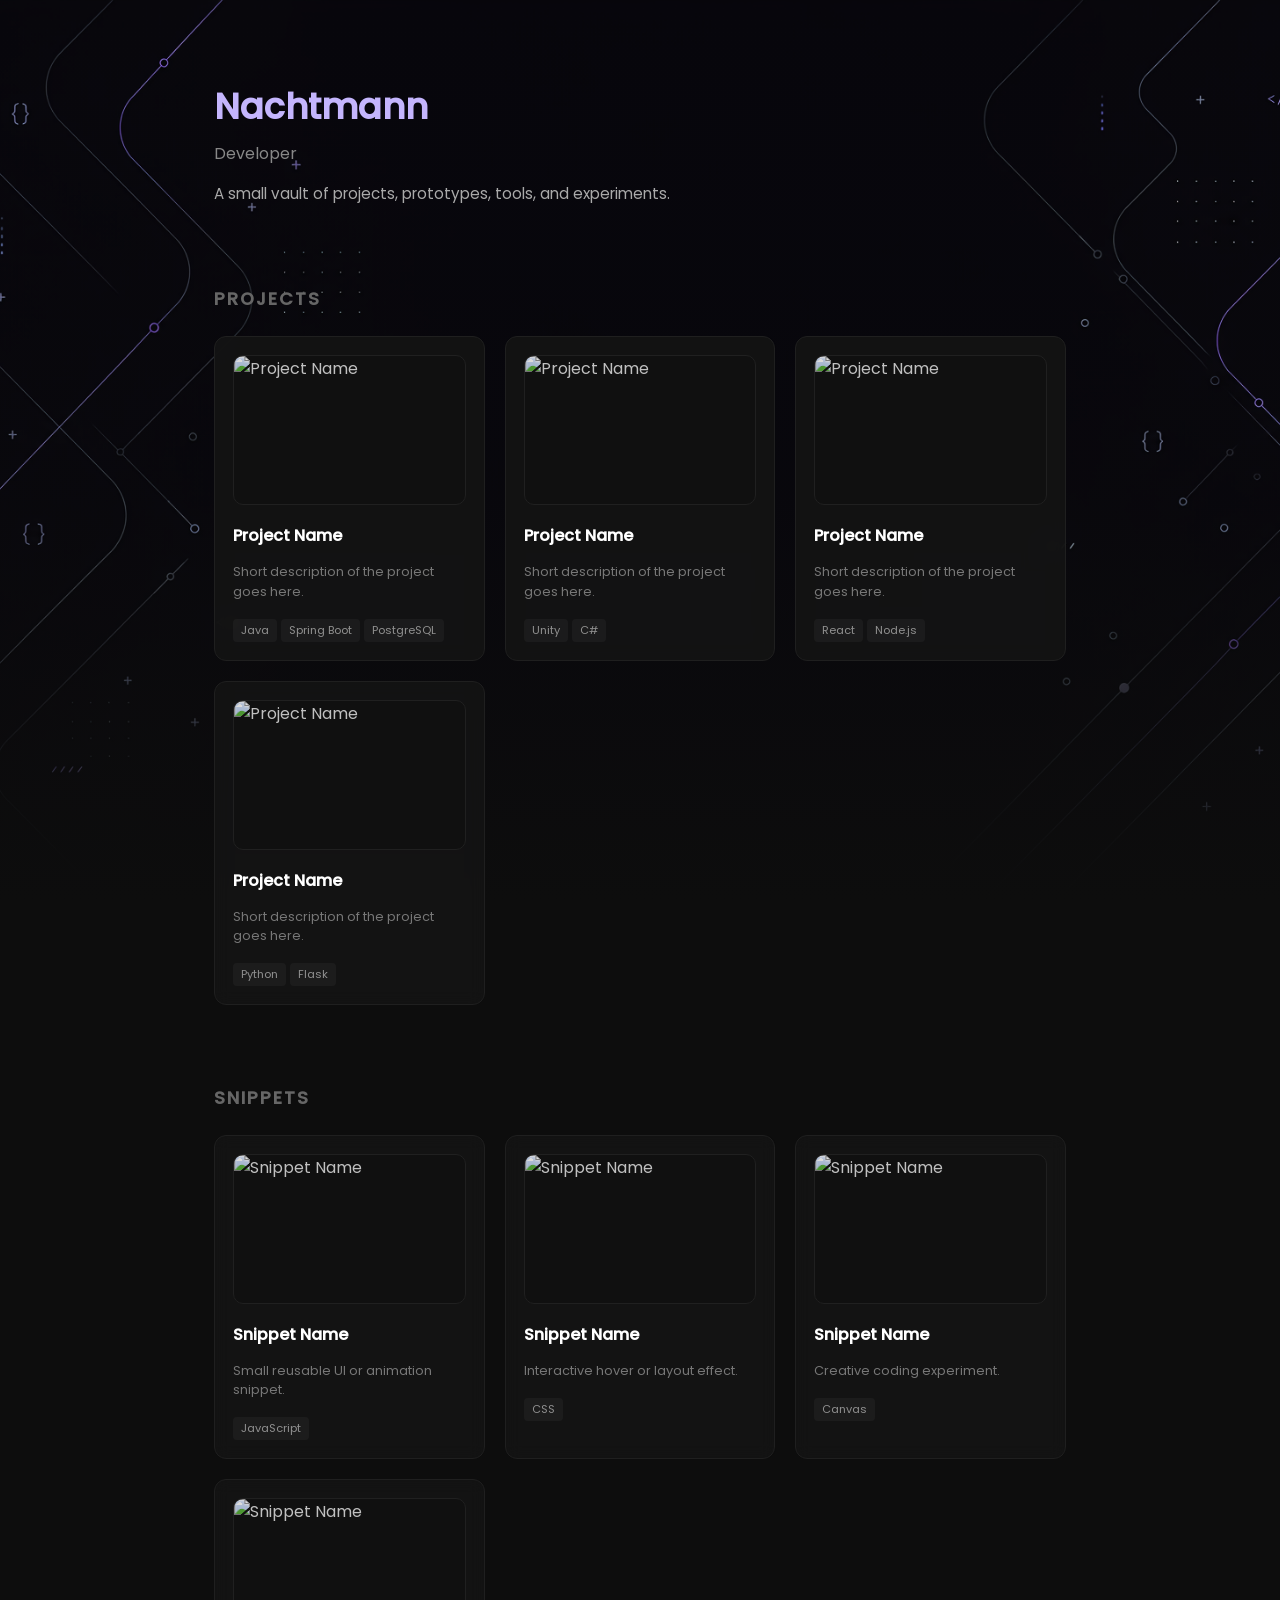
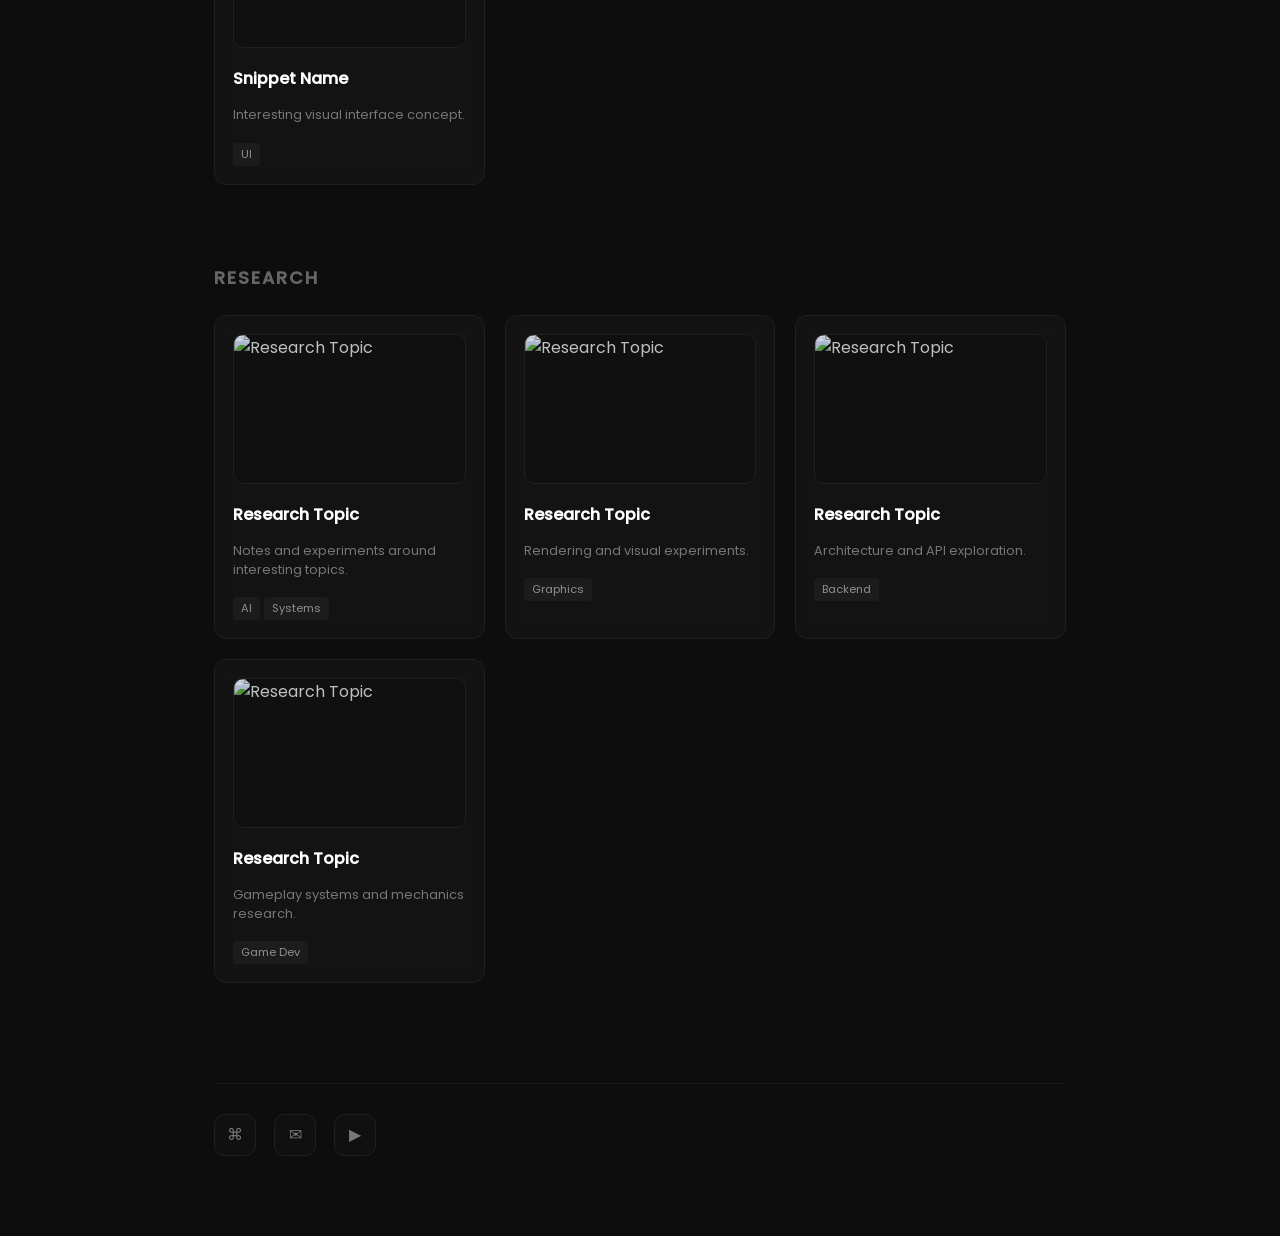
==== commit bdb04d50: "feat: Update source code" ====
--- a/index.html
+++ b/index.html
@@ -7,31 +7,60 @@
   <link rel="stylesheet" href="css/style.css">
 </head>
 <body>
+
   <div class="container">
-    
-    <!-- Header -->
+
+    <!-- About -->
     <header>
-      <h1 class="name">Your Name</h1>
-      <p class="subtitle">Developer · Game Dev · Spring Boot</p>
-      <p class="bio">I build things. Here's a collection of my projects, tools I use, and stuff I find interesting.</p>
+      <h1 class="name">Nachtmann</h1>
+
+      <p class="subtitle">
+        Developer
+      </p>
+
+      <p class="bio">
+        A small vault of projects, prototypes, tools, and experiments.
+      </p>
     </header>
 
-    <!-- Projects Grid -->
-    <section class="projects">
+    <!-- Projects -->
+    <section class="section">
       <h2>Projects</h2>
-      <div class="grid" id="project-grid">
-        <!-- Cards injected by JS -->
-      </div>
+      <div class="grid" id="projects-grid"></div>
     </section>
 
-    <!-- Footer -->
+    <!-- Snippets -->
+    <section class="section">
+      <h2>Snippets</h2>
+      <div class="grid" id="snippets-grid"></div>
+    </section>
+
+    <!-- Research -->
+    <section class="section">
+      <h2>Research</h2>
+      <div class="grid" id="research-grid"></div>
+    </section>
+
+    <!-- Contact -->
     <footer>
-      <a href="https://github.com/yourusername" target="_blank">GitHub</a>
-      <a href="mailto:you@email.com">Contact</a>
+
+      <a href="https://github.com/" target="_blank" class="icon-link">
+        <span>⌘</span>
+      </a>
+
+      <a href="mailto:test@email.com" class="icon-link">
+        <span>✉</span>
+      </a>
+
+      <a href="https://youtube.com/" target="_blank" class="icon-link">
+        <span>▶</span>
+      </a>
+
     </footer>
 
   </div>
 
   <script src="js/script.js"></script>
+
 </body>
 </html>
--- a/css/style.css
+++ b/css/style.css
@@ -2,6 +2,7 @@
   font-family: 'Poppins-Medium';
   src: url('../fonts/Poppins-Medium.ttf') format('truetype');
 }
+
 @font-face {
   font-family: 'Poppins-Light';
   src: url('../fonts/Poppins-Regular.ttf') format('truetype');
@@ -18,9 +19,20 @@
   background-color: #0d0d0d;
   color: #e0e0e0;
   min-height: 100vh;
-  background-image: url('../images/background_art_04.png');
+
+  background-image:
+    linear-gradient(
+      to bottom,
+      rgba(13, 13, 13, 0) 0%,
+      rgba(13, 13, 13, 0.15) 55%,
+      #0d0d0d 100%
+    ),
+    url('../images/background_art.png');
+
   background-size: cover;
-  background-position: center;
+  background-position: center top;
+  background-repeat: no-repeat;
+  background-attachment: fixed;
 }
 
 .container {
@@ -37,7 +49,7 @@
 .name {
   font-family: 'Poppins-Medium', sans-serif;
   font-size: 2.2rem;
-  color: #ffffff;
+  color: #c4b5fd;
   margin-bottom: 8px;
 }
 
@@ -50,12 +62,16 @@
 .bio {
   color: #aaa;
   font-size: 0.95rem;
-  max-width: 500px;
+  max-width: 520px;
   line-height: 1.6;
 }
 
-/* Projects */
-.projects h2 {
+/* Sections */
+.section {
+  margin-bottom: 80px;
+}
+
+.section h2 {
   font-family: 'Poppins-Medium', sans-serif;
   font-size: 1.1rem;
   color: #666;
@@ -64,6 +80,7 @@
   margin-bottom: 24px;
 }
 
+/* Grid */
 .grid {
   display: grid;
   grid-template-columns: repeat(auto-fill, minmax(260px, 1fr));
@@ -72,36 +89,70 @@
 
 /* Card */
 .card {
-  background: #141414;
+  background: rgba(20, 20, 20, 0.92);
   border: 1px solid #1f1f1f;
   border-radius: 12px;
-  padding: 28px 24px;
+  padding: 18px;
   cursor: pointer;
   transition: all 0.3s ease;
   position: relative;
   overflow: hidden;
+  backdrop-filter: blur(8px);
 }
 
 .card::before {
   content: '';
   position: absolute;
   top: 0;
-  left: 0;
-  right: 0;
+  left: 12px;
+  right: 12px;
   height: 1px;
-  background: linear-gradient(90deg, transparent, #333, transparent);
+  background: linear-gradient(
+    90deg,
+    transparent,
+    rgba(167, 139, 250, 0.45),
+    transparent
+  );
   opacity: 0;
   transition: opacity 0.3s ease;
 }
 
 .card:hover {
-  border-color: #333;
+  border-color: rgba(167, 139, 250, 0.3);
   transform: translateY(-4px);
-  box-shadow: 0 8px 30px rgba(0, 0, 0, 0.4);
+  box-shadow: 0 8px 30px rgba(167, 139, 250, 0.08);
 }
 
 .card:hover::before {
   opacity: 1;
+}
+
+.card-image {
+  width: 100%;
+  height: 150px;
+  overflow: hidden;
+  border-radius: 10px;
+  margin-bottom: 18px;
+  background: #101010;
+  border: 1px solid #202020;
+}
+
+.card-image img {
+  width: 100%;
+  height: 100%;
+  object-fit: cover;
+  opacity: 0.85;
+  transition: transform 0.5s ease, opacity 0.3s ease;
+}
+
+.card:hover .card-image img {
+  transform: scale(1.04);
+  opacity: 1;
+}
+
+.card-content {
+  display: flex;
+  flex-direction: column;
 }
 
 .card h3 {
@@ -111,17 +162,6 @@
   margin-bottom: 6px;
 }
 
-.card .tag {
-  display: inline-block;
-  font-size: 0.7rem;
-  color: #777;
-  background: #1a1a1a;
-  padding: 3px 8px;
-  border-radius: 4px;
-  margin-right: 4px;
-  margin-top: 10px;
-}
-
 .card .desc {
   font-size: 0.8rem;
   color: #777;
@@ -129,41 +169,95 @@
   line-height: 1.5;
 }
 
+.tags {
+  margin-top: 12px;
+}
+
+.card .tag {
+  display: inline-block;
+  font-size: 0.7rem;
+  color: #8f8f8f;
+  background: rgba(255, 255, 255, 0.04);
+  padding: 3px 8px;
+  border-radius: 4px;
+  margin-right: 4px;
+  margin-top: 6px;
+}
+
 /* Footer */
 footer {
-  margin-top: 80px;
+  display: flex;
+  align-items: center;
+  gap: 18px;
+
+  margin-top: 100px;
   padding-top: 30px;
+
   border-top: 1px solid #1a1a1a;
 }
 
 footer a {
   color: #555;
   text-decoration: none;
-  margin-right: 20px;
   font-size: 0.85rem;
   transition: color 0.2s;
 }
 
 footer a:hover {
-  color: #fff;
-}
-
-/* Accent on name */
-.name {
-  color: #c4b5fd; /* soft purple */
-}
-
-/* Card hover border gets accent */
-.card:hover {
-  border-color: rgba(167, 139, 250, 0.3);
-}
-
-/* Links and footer */
-footer a:hover {
   color: #a78bfa;
 }
 
-/* Optional: subtle glow on card hover */
-.card:hover {
-  box-shadow: 0 8px 30px rgba(167, 139, 250, 0.08);
+/* Icon footer links */
+.icon-link {
+  width: 42px;
+  height: 42px;
+
+  display: flex;
+  align-items: center;
+  justify-content: center;
+
+  border-radius: 10px;
+
+  background: rgba(17, 17, 17, 0.9);
+  border: 1px solid #1f1f1f;
+
+  color: #777;
+  text-decoration: none;
+
+  transition: all 0.25s ease;
+}
+
+.icon-link span {
+  font-size: 1rem;
+  line-height: 1;
+}
+
+.icon-link:hover {
+  border-color: rgba(167, 139, 250, 0.35);
+  color: #c4b5fd;
+  transform: translateY(-2px);
+  box-shadow: 0 8px 20px rgba(167, 139, 250, 0.08);
+}
+
+/* Responsive */
+@media (max-width: 640px) {
+  .container {
+    padding: 64px 20px;
+  }
+
+  .name {
+    font-size: 1.9rem;
+  }
+
+  header {
+    margin-bottom: 64px;
+  }
+
+  .section {
+    margin-bottom: 64px;
+  }
+
+  .card-image {
+    height: 140px;
+  }
 }
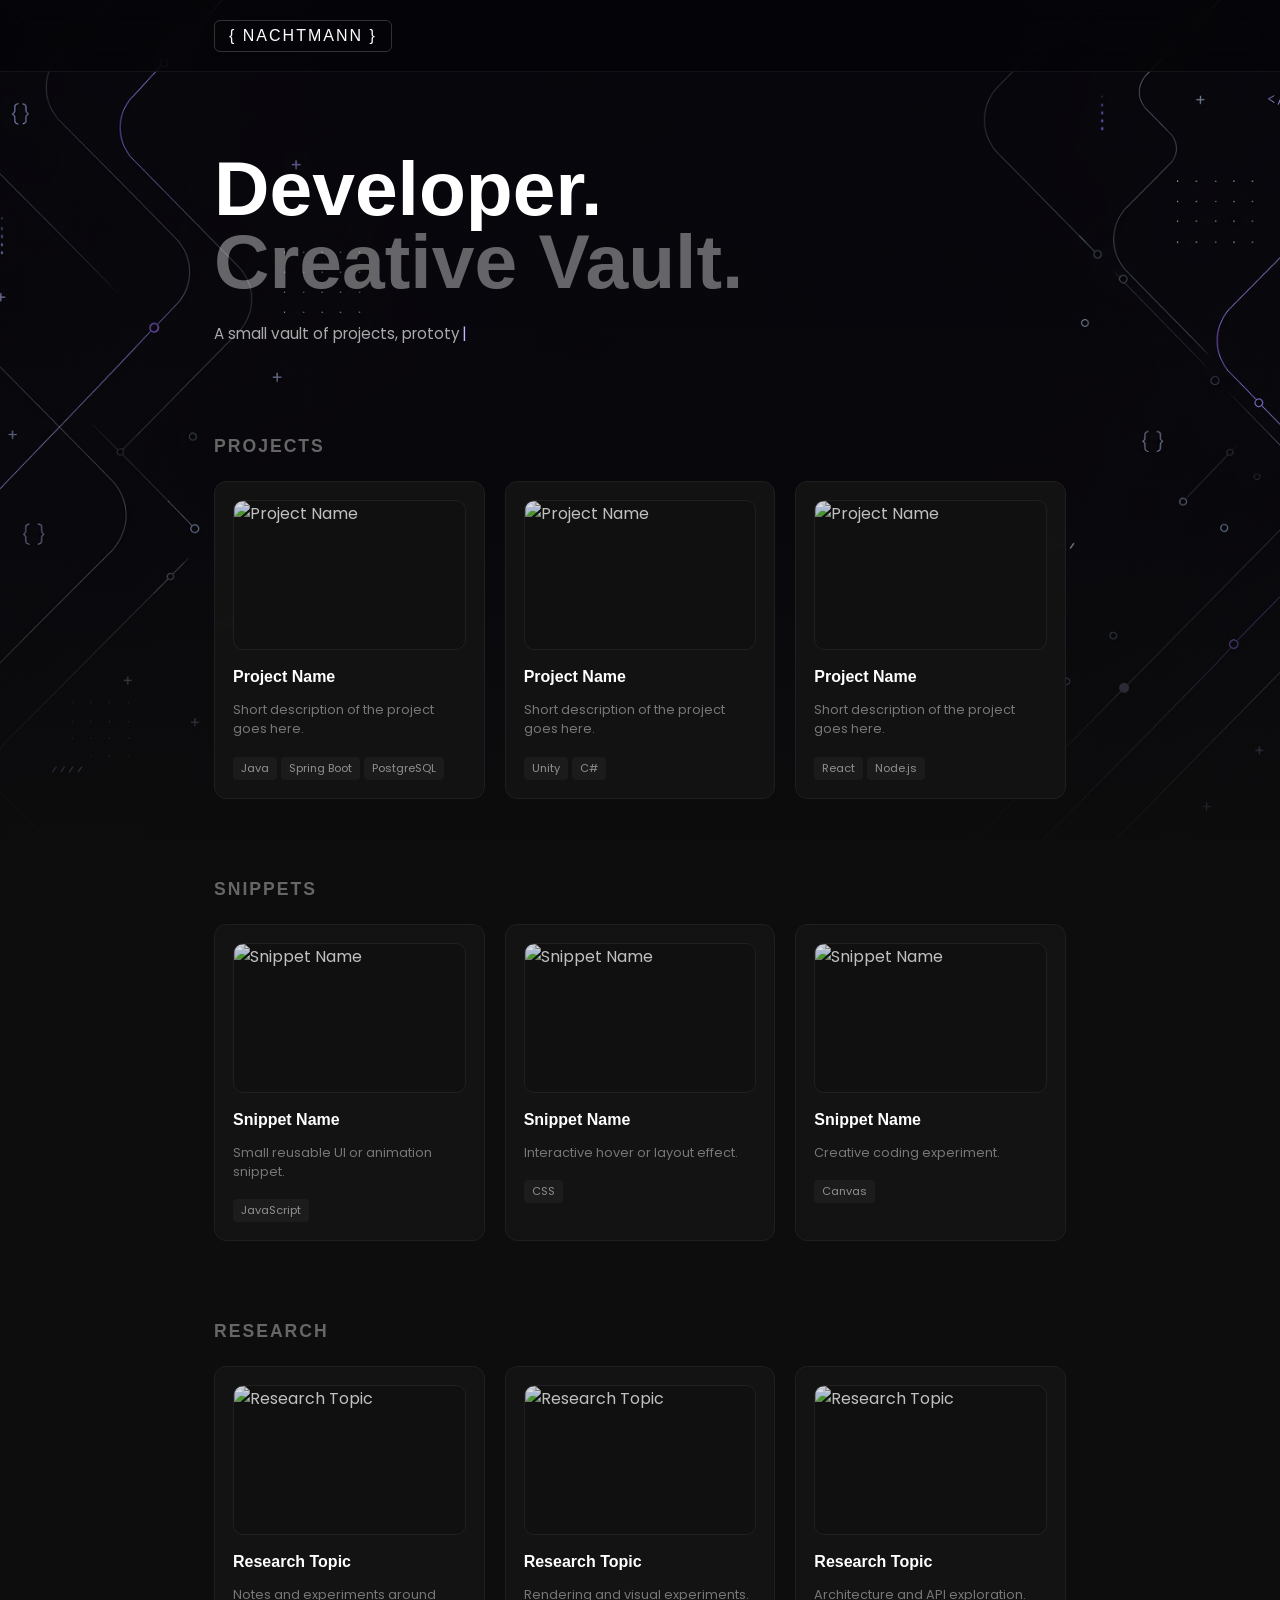
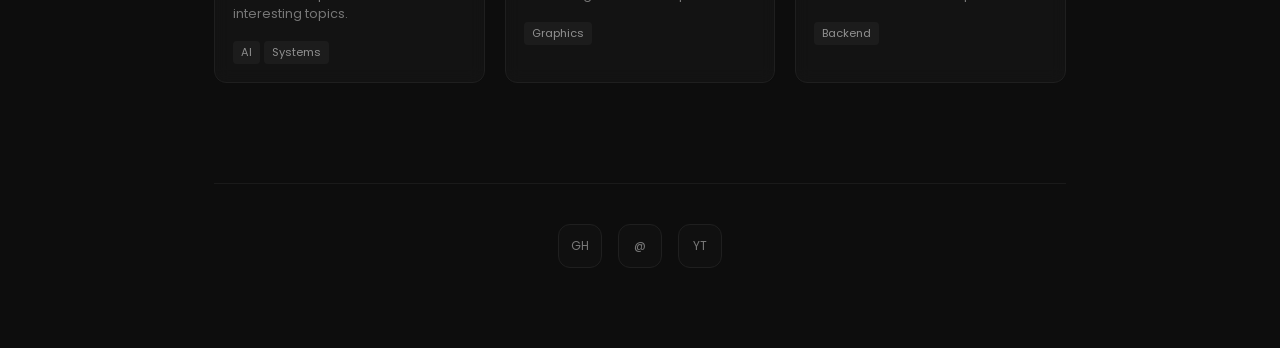
==== commit 3a24cf4e: "feat: Update source code" ====
--- a/index.html
+++ b/index.html
@@ -1,25 +1,28 @@
 <!DOCTYPE html>
 <html lang="en">
+
 <head>
   <meta charset="UTF-8">
   <meta name="viewport" content="width=device-width, initial-scale=1.0">
   <title>Your Name — Developer</title>
   <link rel="stylesheet" href="css/style.css">
 </head>
+
 <body>
+
+  <nav class="topbar">
+    <a href="#" class="brand">{ NACHTMANN }</a>
+  </nav>
 
   <div class="container">
 
     <!-- About -->
-    <header>
-      <h1 class="name">Nachtmann</h1>
-
-      <p class="subtitle">
-        Developer
-      </p>
-
+    <header class="hero">
+      <h1 class="hero-title">Developer.<br>
+        <span>Creative Vault.</span>
+      </h1>
       <p class="bio">
-        A small vault of projects, prototypes, tools, and experiments.
+        <span id="typed-bio"></span><span class="cursor">|</span>
       </p>
     </header>
 
@@ -43,24 +46,16 @@
 
     <!-- Contact -->
     <footer>
-
-      <a href="https://github.com/" target="_blank" class="icon-link">
-        <span>⌘</span>
-      </a>
-
-      <a href="mailto:test@email.com" class="icon-link">
-        <span>✉</span>
-      </a>
-
-      <a href="https://youtube.com/" target="_blank" class="icon-link">
-        <span>▶</span>
-      </a>
-
+      <a href="https://github.com/Nachtmann21" target="_blank" class="icon-link">GH</a>
+      <a href="mailto:you@email.com" class="icon-link">@</a>
+      <a href="https://youtube.com/" target="_blank" class="icon-link">YT</a>
     </footer>
 
   </div>
 
   <script src="js/script.js"></script>
+  <script src="js/typewriter.js"></script>
 
 </body>
+
 </html>
--- a/css/style.css
+++ b/css/style.css
@@ -1,4 +1,4 @@
-@font-face {
+```css @font-face {
   font-family: 'Poppins-Medium';
   src: url('../fonts/Poppins-Medium.ttf') format('truetype');
 }
@@ -19,14 +19,13 @@
   background-color: #0d0d0d;
   color: #e0e0e0;
   min-height: 100vh;
+  padding-top: 72px;
 
   background-image:
-    linear-gradient(
-      to bottom,
+    linear-gradient(to bottom,
       rgba(13, 13, 13, 0) 0%,
       rgba(13, 13, 13, 0.15) 55%,
-      #0d0d0d 100%
-    ),
+      #0d0d0d 100%),
     url('../images/background_art.png');
 
   background-size: cover;
@@ -35,34 +34,78 @@
   background-attachment: fixed;
 }
 
+/* Top Bar */
+.topbar {
+  position: fixed;
+  top: 0;
+  left: 0;
+  width: 100%;
+  height: 72px;
+  z-index: 50;
+
+  display: flex;
+  justify-content: flex-start;
+  padding-left: max(24px, calc((100vw - 900px) / 2 + 24px));
+  align-items: center;
+
+  background: rgba(5, 5, 8, 0.72);
+  backdrop-filter: blur(14px);
+  border-bottom: 1px solid rgba(255, 255, 255, 0.06);
+}
+
+.brand {
+  font-family: 'Poppins-Medium', sans-serif;
+  color: #fff;
+  text-decoration: none;
+  font-size: 1rem;
+  letter-spacing: 2px;
+  text-transform: uppercase;
+
+  padding: 6px 14px;
+  border: 1px solid rgba(255, 255, 255, 0.18);
+  border-radius: 6px;
+
+  transition: all 0.25s ease;
+}
+
+.brand:hover {
+  color: #c4b5fd;
+  border-color: rgba(196, 181, 253, 0.45);
+}
+
 .container {
   max-width: 900px;
   margin: 0 auto;
   padding: 80px 24px;
 }
 
-/* Header */
-header {
-  margin-bottom: 80px;
-}
-
-.name {
+/* Hero */
+header,
+.hero {
+  margin-bottom: 90px;
+}
+
+.hero-title {
   font-family: 'Poppins-Medium', sans-serif;
-  font-size: 2.2rem;
-  color: #c4b5fd;
-  margin-bottom: 8px;
-}
-
+  font-size: clamp(2.6rem, 6vw, 4.8rem);
+  line-height: 0.95;
+  color: #fff;
+  margin-bottom: 24px;
+}
+
+.hero-title span {
+  color: rgba(255, 255, 255, 0.38);
+}
+
+.name,
 .subtitle {
-  font-size: 1rem;
-  color: #888;
-  margin-bottom: 16px;
+  display: none;
 }
 
 .bio {
   color: #aaa;
   font-size: 0.95rem;
-  max-width: 520px;
+  max-width: 800px;
   line-height: 1.6;
 }
 
@@ -107,12 +150,10 @@
   left: 12px;
   right: 12px;
   height: 1px;
-  background: linear-gradient(
-    90deg,
-    transparent,
-    rgba(167, 139, 250, 0.45),
-    transparent
-  );
+  background: linear-gradient(90deg,
+      transparent,
+      rgba(167, 139, 250, 0.45),
+      transparent);
   opacity: 0;
   transition: opacity 0.3s ease;
 }
@@ -187,11 +228,12 @@
 /* Footer */
 footer {
   display: flex;
+  justify-content: center;
   align-items: center;
-  gap: 18px;
+  gap: 16px;
 
   margin-top: 100px;
-  padding-top: 30px;
+  padding-top: 40px;
 
   border-top: 1px solid #1a1a1a;
 }
@@ -207,49 +249,53 @@
   color: #a78bfa;
 }
 
-/* Icon footer links */
 .icon-link {
-  width: 42px;
-  height: 42px;
+  width: 44px;
+  height: 44px;
+  margin: 0;
 
   display: flex;
   align-items: center;
   justify-content: center;
 
-  border-radius: 10px;
-
+  border-radius: 12px;
   background: rgba(17, 17, 17, 0.9);
   border: 1px solid #1f1f1f;
 
   color: #777;
   text-decoration: none;
+  font-size: 0.75rem;
 
   transition: all 0.25s ease;
 }
 
-.icon-link span {
-  font-size: 1rem;
-  line-height: 1;
-}
-
 .icon-link:hover {
+  color: #c4b5fd;
   border-color: rgba(167, 139, 250, 0.35);
-  color: #c4b5fd;
   transform: translateY(-2px);
   box-shadow: 0 8px 20px rgba(167, 139, 250, 0.08);
 }
 
 /* Responsive */
 @media (max-width: 640px) {
+  body {
+    padding-top: 64px;
+  }
+
+  .topbar {
+    height: 64px;
+  }
+
   .container {
     padding: 64px 20px;
   }
 
-  .name {
-    font-size: 1.9rem;
-  }
-
-  header {
+  .hero-title {
+    font-size: 2.6rem;
+  }
+
+  header,
+  .hero {
     margin-bottom: 64px;
   }
 
@@ -260,4 +306,46 @@
   .card-image {
     height: 140px;
   }
+}
+
+.typewriter {
+  width: fit-content;
+  max-width: 0;
+  overflow: hidden;
+  white-space: nowrap;
+  border-right: 2px solid #c4b5fd;
+
+  animation:
+    typing 3.2s steps(60, end) forwards,
+    cursor-blink 1.5s step-end infinite;
+}
+
+.cursor {
+  color: #c4b5fd;
+  margin-left: 2px;
+  animation: cursor-blink 1.3s step-end infinite;
+}
+
+
+@keyframes typing {
+  from {
+    max-width: 0;
+  }
+
+  to {
+    max-width: 800px;
+  }
+}
+
+@keyframes cursor-blink {
+
+  0%,
+  50% {
+    opacity: 1;
+  }
+
+  51%,
+  100% {
+    opacity: 0;
+  }
 }
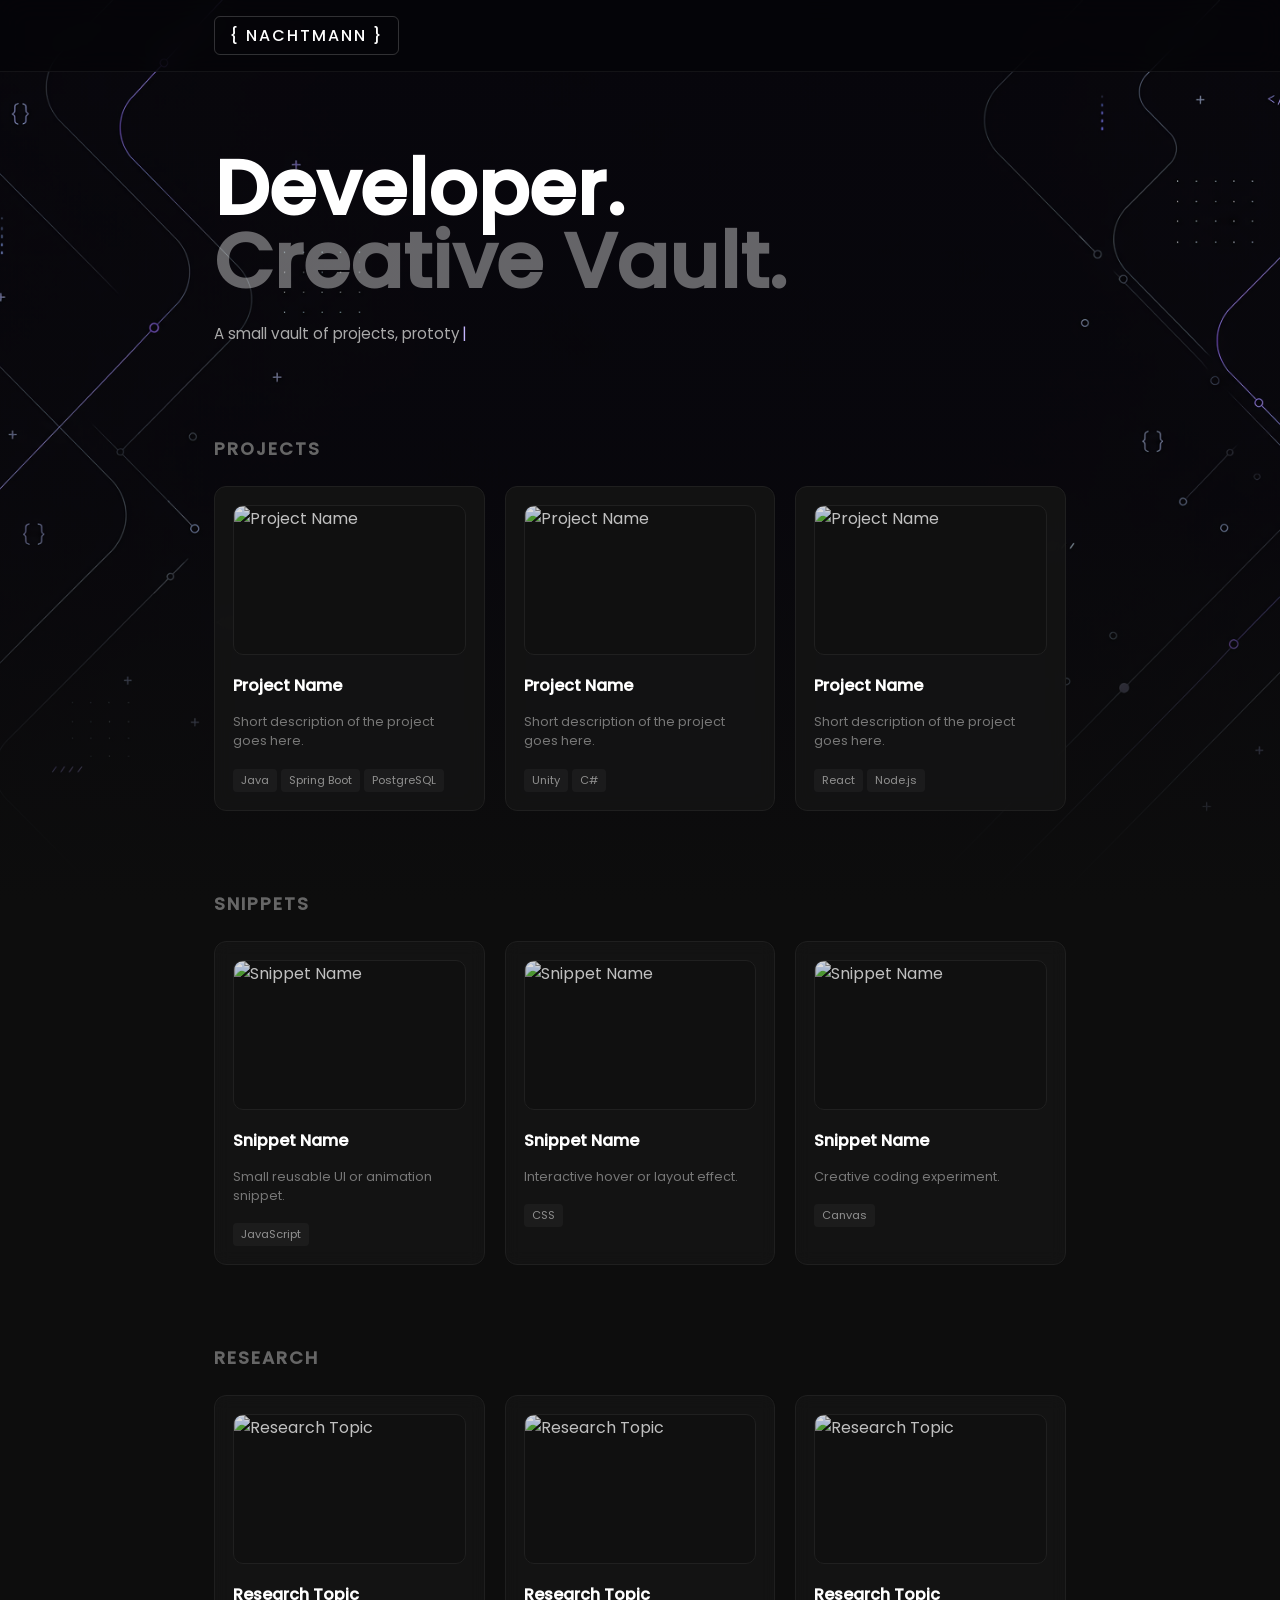
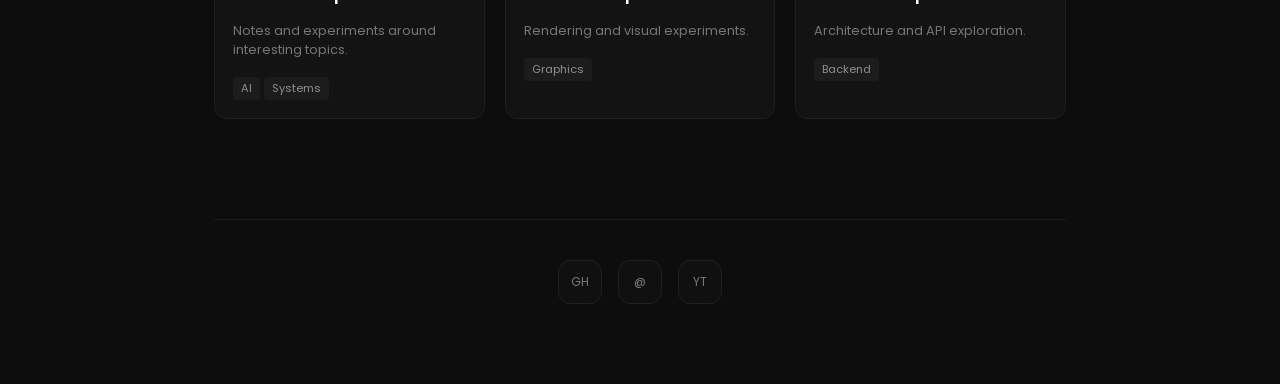
==== commit 2b3f7022: "fix: extra css characters" ====
--- a/index.html
+++ b/index.html
@@ -47,7 +47,7 @@
     <!-- Contact -->
     <footer>
       <a href="https://github.com/Nachtmann21" target="_blank" class="icon-link">GH</a>
-      <a href="mailto:you@email.com" class="icon-link">@</a>
+      <a href="mailto:matonachtmann@gmail.com" class="icon-link">@</a>
       <a href="https://youtube.com/" target="_blank" class="icon-link">YT</a>
     </footer>
 
--- a/css/style.css
+++ b/css/style.css
@@ -1,4 +1,4 @@
-```css @font-face {
+@font-face {
   font-family: 'Poppins-Medium';
   src: url('../fonts/Poppins-Medium.ttf') format('truetype');
 }
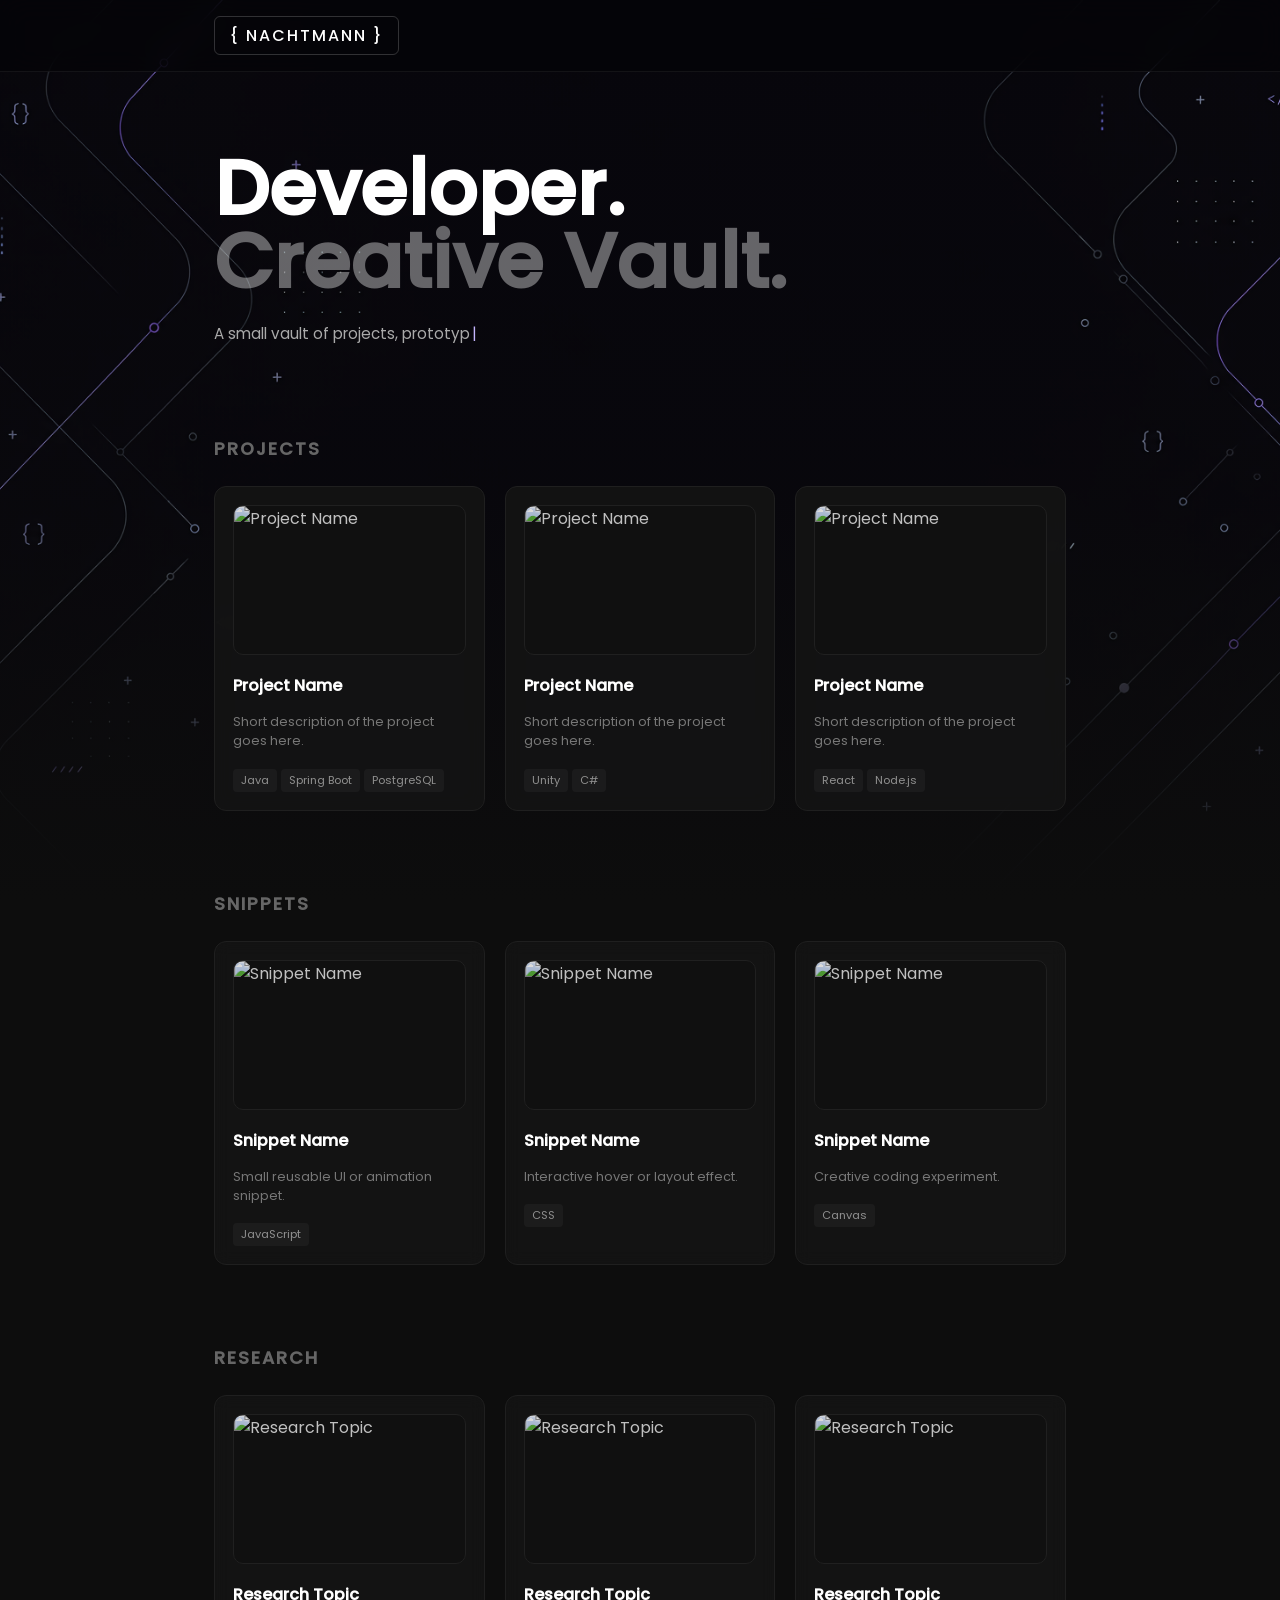
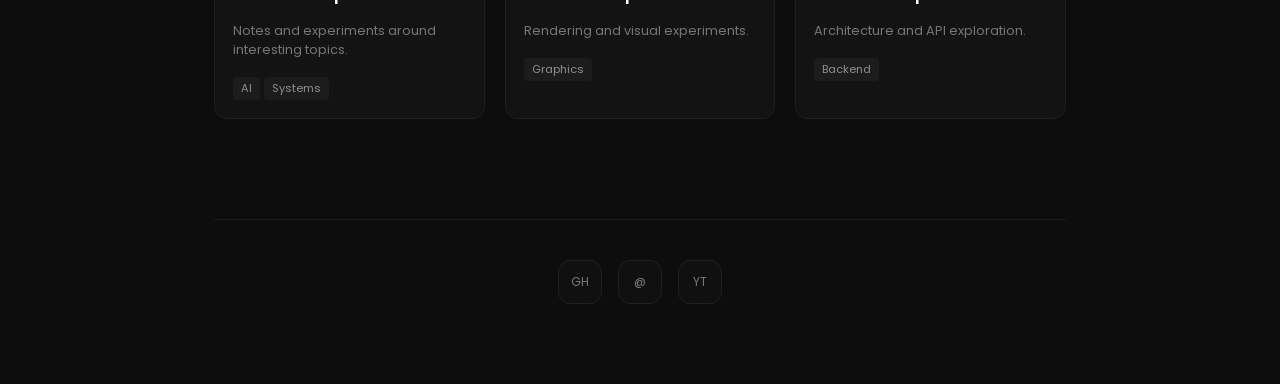
==== commit 4e6aef0a: "feat: refactor architecture and add typewriter animation" ====
--- a/index.html
+++ b/index.html
@@ -53,8 +53,10 @@
 
   </div>
 
+  <script src="js/data.js"></script>
+  <script src="js/cards.js"></script>
+  <script src="js/typewriter.js"></script>
   <script src="js/script.js"></script>
-  <script src="js/typewriter.js"></script>
 
 </body>
 
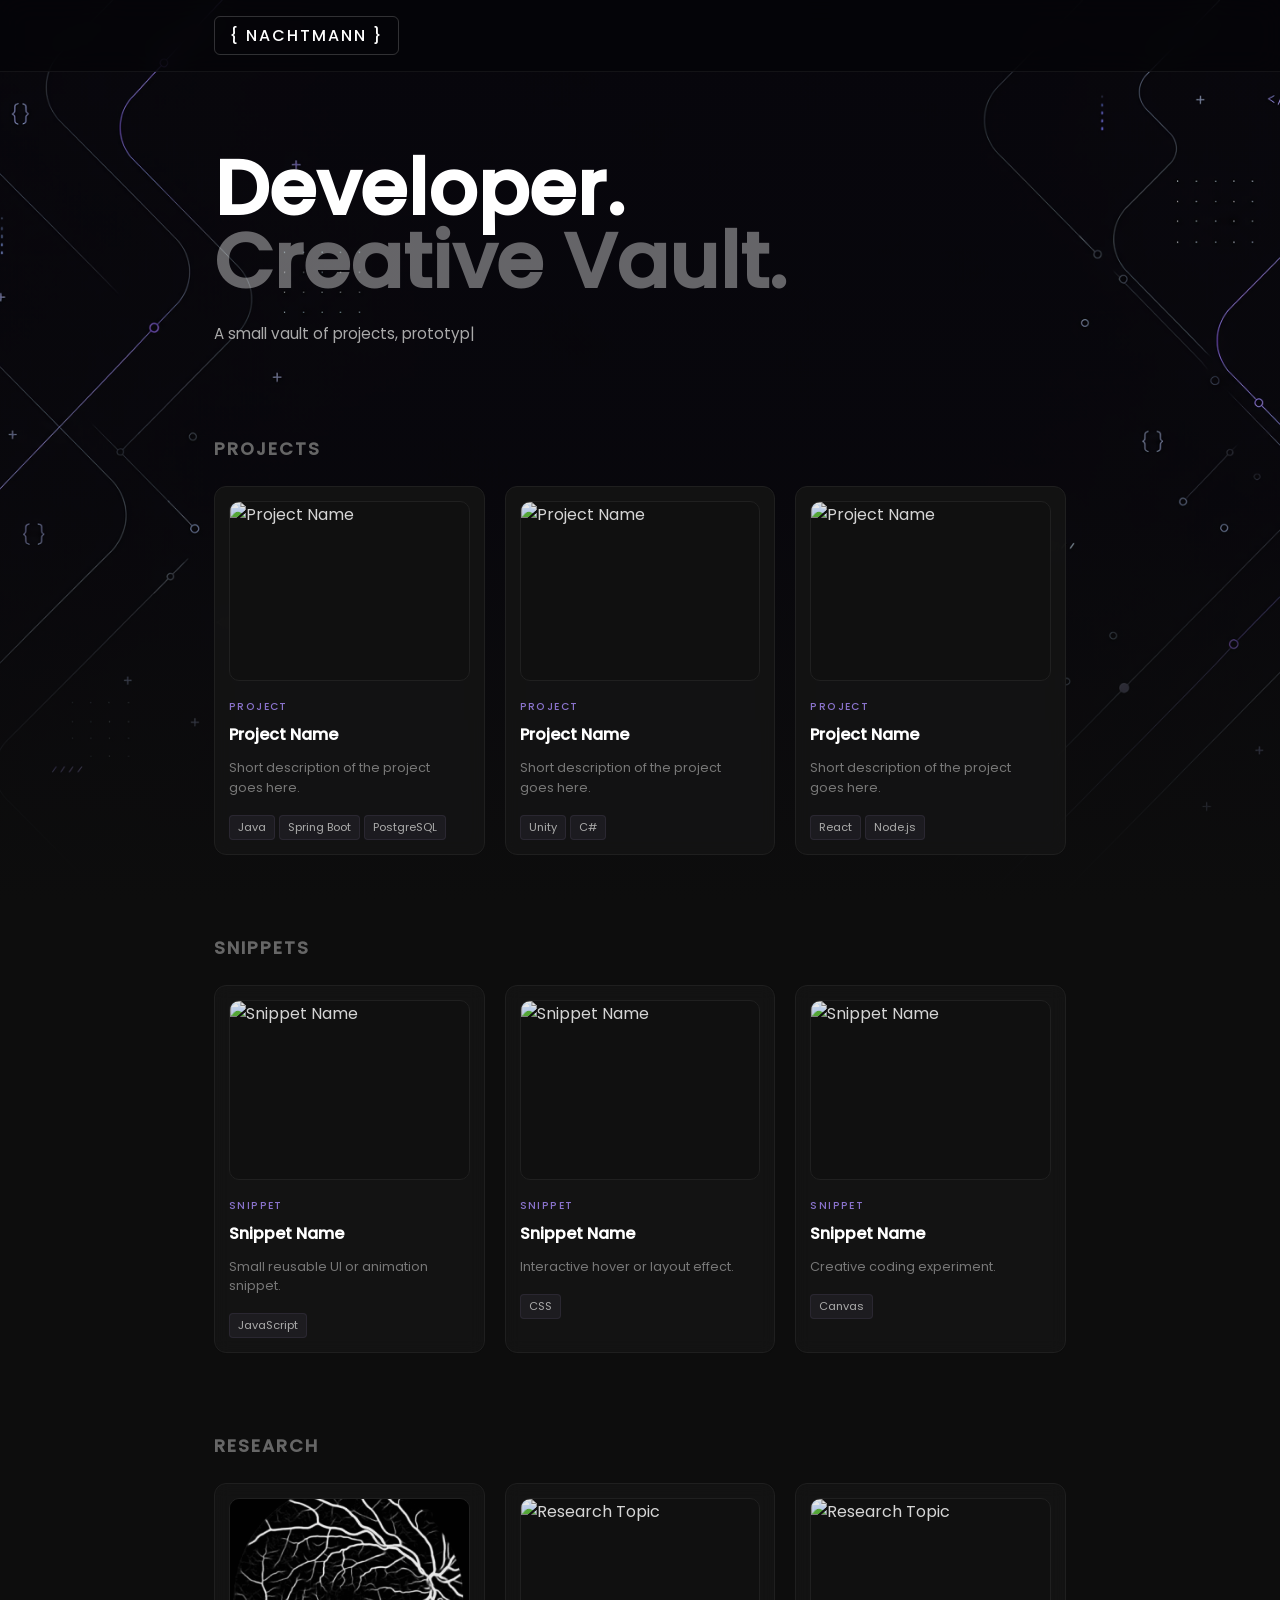
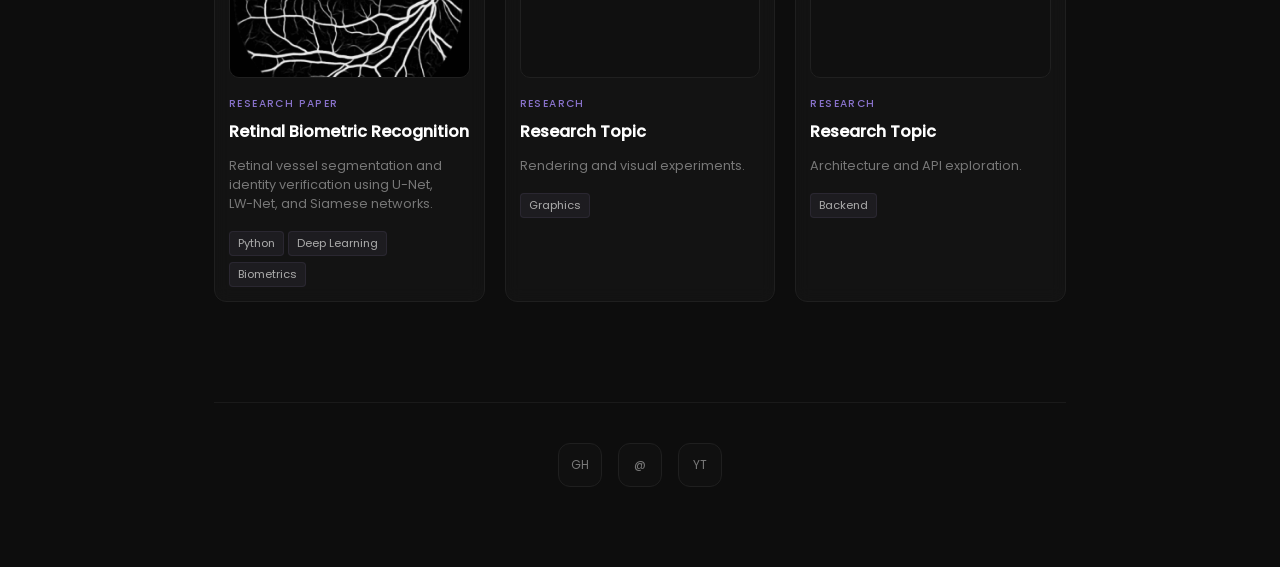
==== commit d5025249: "feat: Implement research paper view and download" ====
--- a/index.html
+++ b/index.html
@@ -4,8 +4,11 @@
 <head>
   <meta charset="UTF-8">
   <meta name="viewport" content="width=device-width, initial-scale=1.0">
-  <title>Your Name — Developer</title>
+  <title>Nachtmann — Developer</title>
   <link rel="stylesheet" href="css/style.css">
+  <link rel="stylesheet" href="css/home.css">
+  <link rel="stylesheet" href="css/cards.css">
+  <link rel="stylesheet" href="css/animations.css">
 </head>
 
 <body>
@@ -16,35 +19,32 @@
 
   <div class="container">
 
-    <!-- About -->
     <header class="hero">
-      <h1 class="hero-title">Developer.<br>
+      <h1 class="hero-title">
+        Developer.<br>
         <span>Creative Vault.</span>
       </h1>
+
       <p class="bio">
         <span id="typed-bio"></span><span class="cursor">|</span>
       </p>
     </header>
 
-    <!-- Projects -->
     <section class="section">
       <h2>Projects</h2>
       <div class="grid" id="projects-grid"></div>
     </section>
 
-    <!-- Snippets -->
     <section class="section">
       <h2>Snippets</h2>
       <div class="grid" id="snippets-grid"></div>
     </section>
 
-    <!-- Research -->
     <section class="section">
       <h2>Research</h2>
       <div class="grid" id="research-grid"></div>
     </section>
 
-    <!-- Contact -->
     <footer>
       <a href="https://github.com/Nachtmann21" target="_blank" class="icon-link">GH</a>
       <a href="mailto:matonachtmann@gmail.com" class="icon-link">@</a>
--- a/css/style.css
+++ b/css/style.css
@@ -22,10 +22,12 @@
   padding-top: 72px;
 
   background-image:
-    linear-gradient(to bottom,
+    linear-gradient(
+      to bottom,
       rgba(13, 13, 13, 0) 0%,
       rgba(13, 13, 13, 0.15) 55%,
-      #0d0d0d 100%),
+      #0d0d0d 100%
+    ),
     url('../images/background_art.png');
 
   background-size: cover;
@@ -34,7 +36,14 @@
   background-attachment: fixed;
 }
 
-/* Top Bar */
+.container {
+  max-width: 900px;
+  margin: 0 auto;
+  padding: 80px 24px;
+}
+
+/* Topbar */
+
 .topbar {
   position: fixed;
   top: 0;
@@ -45,23 +54,28 @@
 
   display: flex;
   justify-content: flex-start;
+  align-items: center;
+
   padding-left: max(24px, calc((100vw - 900px) / 2 + 24px));
-  align-items: center;
 
   background: rgba(5, 5, 8, 0.72);
   backdrop-filter: blur(14px);
+
   border-bottom: 1px solid rgba(255, 255, 255, 0.06);
 }
 
 .brand {
   font-family: 'Poppins-Medium', sans-serif;
+
   color: #fff;
   text-decoration: none;
+  text-transform: uppercase;
+
   font-size: 1rem;
   letter-spacing: 2px;
-  text-transform: uppercase;
 
   padding: 6px 14px;
+
   border: 1px solid rgba(255, 255, 255, 0.18);
   border-radius: 6px;
 
@@ -73,159 +87,26 @@
   border-color: rgba(196, 181, 253, 0.45);
 }
 
-.container {
-  max-width: 900px;
-  margin: 0 auto;
-  padding: 80px 24px;
-}
+/* Sections */
 
-/* Hero */
-header,
-.hero {
-  margin-bottom: 90px;
-}
-
-.hero-title {
-  font-family: 'Poppins-Medium', sans-serif;
-  font-size: clamp(2.6rem, 6vw, 4.8rem);
-  line-height: 0.95;
-  color: #fff;
-  margin-bottom: 24px;
-}
-
-.hero-title span {
-  color: rgba(255, 255, 255, 0.38);
-}
-
-.name,
-.subtitle {
-  display: none;
-}
-
-.bio {
-  color: #aaa;
-  font-size: 0.95rem;
-  max-width: 800px;
-  line-height: 1.6;
-}
-
-/* Sections */
 .section {
   margin-bottom: 80px;
 }
 
 .section h2 {
   font-family: 'Poppins-Medium', sans-serif;
+
   font-size: 1.1rem;
+  letter-spacing: 2px;
+  text-transform: uppercase;
+
   color: #666;
-  text-transform: uppercase;
-  letter-spacing: 2px;
+
   margin-bottom: 24px;
 }
 
-/* Grid */
-.grid {
-  display: grid;
-  grid-template-columns: repeat(auto-fill, minmax(260px, 1fr));
-  gap: 20px;
-}
+/* Footer */
 
-/* Card */
-.card {
-  background: rgba(20, 20, 20, 0.92);
-  border: 1px solid #1f1f1f;
-  border-radius: 12px;
-  padding: 18px;
-  cursor: pointer;
-  transition: all 0.3s ease;
-  position: relative;
-  overflow: hidden;
-  backdrop-filter: blur(8px);
-}
-
-.card::before {
-  content: '';
-  position: absolute;
-  top: 0;
-  left: 12px;
-  right: 12px;
-  height: 1px;
-  background: linear-gradient(90deg,
-      transparent,
-      rgba(167, 139, 250, 0.45),
-      transparent);
-  opacity: 0;
-  transition: opacity 0.3s ease;
-}
-
-.card:hover {
-  border-color: rgba(167, 139, 250, 0.3);
-  transform: translateY(-4px);
-  box-shadow: 0 8px 30px rgba(167, 139, 250, 0.08);
-}
-
-.card:hover::before {
-  opacity: 1;
-}
-
-.card-image {
-  width: 100%;
-  height: 150px;
-  overflow: hidden;
-  border-radius: 10px;
-  margin-bottom: 18px;
-  background: #101010;
-  border: 1px solid #202020;
-}
-
-.card-image img {
-  width: 100%;
-  height: 100%;
-  object-fit: cover;
-  opacity: 0.85;
-  transition: transform 0.5s ease, opacity 0.3s ease;
-}
-
-.card:hover .card-image img {
-  transform: scale(1.04);
-  opacity: 1;
-}
-
-.card-content {
-  display: flex;
-  flex-direction: column;
-}
-
-.card h3 {
-  font-family: 'Poppins-Medium', sans-serif;
-  font-size: 1rem;
-  color: #fff;
-  margin-bottom: 6px;
-}
-
-.card .desc {
-  font-size: 0.8rem;
-  color: #777;
-  margin-top: 8px;
-  line-height: 1.5;
-}
-
-.tags {
-  margin-top: 12px;
-}
-
-.card .tag {
-  display: inline-block;
-  font-size: 0.7rem;
-  color: #8f8f8f;
-  background: rgba(255, 255, 255, 0.04);
-  padding: 3px 8px;
-  border-radius: 4px;
-  margin-right: 4px;
-  margin-top: 6px;
-}
-
-/* Footer */
 footer {
   display: flex;
   justify-content: center;
@@ -238,27 +119,16 @@
   border-top: 1px solid #1a1a1a;
 }
 
-footer a {
-  color: #555;
-  text-decoration: none;
-  font-size: 0.85rem;
-  transition: color 0.2s;
-}
-
-footer a:hover {
-  color: #a78bfa;
-}
-
 .icon-link {
   width: 44px;
   height: 44px;
-  margin: 0;
 
   display: flex;
   align-items: center;
   justify-content: center;
 
   border-radius: 12px;
+
   background: rgba(17, 17, 17, 0.9);
   border: 1px solid #1f1f1f;
 
@@ -272,11 +142,14 @@
 .icon-link:hover {
   color: #c4b5fd;
   border-color: rgba(167, 139, 250, 0.35);
+
   transform: translateY(-2px);
+
   box-shadow: 0 8px 20px rgba(167, 139, 250, 0.08);
 }
 
 /* Responsive */
+
 @media (max-width: 640px) {
   body {
     padding-top: 64px;
@@ -290,62 +163,7 @@
     padding: 64px 20px;
   }
 
-  .hero-title {
-    font-size: 2.6rem;
-  }
-
-  header,
-  .hero {
-    margin-bottom: 64px;
-  }
-
   .section {
     margin-bottom: 64px;
   }
-
-  .card-image {
-    height: 140px;
-  }
-}
-
-.typewriter {
-  width: fit-content;
-  max-width: 0;
-  overflow: hidden;
-  white-space: nowrap;
-  border-right: 2px solid #c4b5fd;
-
-  animation:
-    typing 3.2s steps(60, end) forwards,
-    cursor-blink 1.5s step-end infinite;
-}
-
-.cursor {
-  color: #c4b5fd;
-  margin-left: 2px;
-  animation: cursor-blink 1.3s step-end infinite;
-}
-
-
-@keyframes typing {
-  from {
-    max-width: 0;
-  }
-
-  to {
-    max-width: 800px;
-  }
-}
-
-@keyframes cursor-blink {
-
-  0%,
-  50% {
-    opacity: 1;
-  }
-
-  51%,
-  100% {
-    opacity: 0;
-  }
 }
--- a/css/home.css
+++ b/css/home.css
@@ -0,0 +1,42 @@
+.hero {
+  margin-bottom: 90px;
+}
+
+.hero-title {
+  font-family: 'Poppins-Medium', sans-serif;
+
+  font-size: clamp(2.6rem, 6vw, 4.8rem);
+  line-height: 0.95;
+
+  color: #fff;
+
+  margin-bottom: 24px;
+}
+
+.hero-title span {
+  color: rgba(255, 255, 255, 0.38);
+}
+
+.bio {
+  color: #aaa;
+
+  font-size: 0.95rem;
+  line-height: 1.6;
+
+  max-width: 800px;
+  min-height: 1.6em;
+}
+
+@media (max-width: 640px) {
+  .hero {
+    margin-bottom: 64px;
+  }
+
+  .hero-title {
+    font-size: 2.6rem;
+  }
+
+  .bio {
+    white-space: normal;
+  }
+}
--- a/css/cards.css
+++ b/css/cards.css
@@ -0,0 +1,165 @@
+.grid {
+  display: grid;
+  grid-template-columns: repeat(auto-fill, minmax(260px, 1fr));
+  gap: 20px;
+}
+
+.card {
+  background: rgba(20, 20, 20, 0.92);
+
+  border: 1px solid #1f1f1f;
+  border-radius: 12px;
+
+  padding: 14px;
+
+  position: relative;
+  overflow: hidden;
+
+  cursor: pointer;
+
+  backdrop-filter: blur(8px);
+
+  transition: all 0.3s ease;
+}
+
+.card::before {
+  content: '';
+
+  position: absolute;
+  top: 0;
+  left: 12px;
+  right: 12px;
+
+  height: 1px;
+
+  background: linear-gradient(
+    90deg,
+    transparent,
+    rgba(167, 139, 250, 0.45),
+    transparent
+  );
+
+  opacity: 0;
+
+  transition: opacity 0.3s ease;
+}
+
+.card:hover {
+  border-color: rgba(167, 139, 250, 0.32);
+
+  transform: translateY(-4px);
+
+  box-shadow: 0 8px 30px rgba(167, 139, 250, 0.08);
+}
+
+.card:hover::before {
+  opacity: 1;
+}
+
+.card-image {
+  width: 100%;
+  height: 180px;
+
+  overflow: hidden;
+
+  border-radius: 10px;
+  margin-bottom: 18px;
+
+  background: #101010;
+  border: 1px solid #202020;
+}
+
+.card-image img {
+  width: 100%;
+  height: 100%;
+
+  object-fit: cover;
+  object-position: center 42%;
+
+  opacity: 0.9;
+
+  filter: brightness(1.05);
+
+  transition:
+    transform 0.5s ease,
+    opacity 0.3s ease,
+    filter 0.3s ease;
+}
+
+.card:hover .card-image img {
+  transform: scale(1.04);
+
+  opacity: 1;
+
+  filter:
+    brightness(1.12)
+    drop-shadow(0 0 18px rgba(196, 181, 253, 0.12));
+}
+
+.card-content {
+  display: flex;
+  flex-direction: column;
+}
+
+.card-type {
+  font-family: 'Poppins-Medium', sans-serif;
+
+  font-size: 0.65rem;
+  letter-spacing: 1.4px;
+  text-transform: uppercase;
+
+  color: #a78bfa;
+
+  margin-bottom: 10px;
+
+  opacity: 0.8;
+}
+
+.card h3 {
+  font-family: 'Poppins-Medium', sans-serif;
+
+  font-size: 1rem;
+  line-height: 1.2;
+
+  color: #fff;
+
+  margin-bottom: 6px;
+}
+
+.card .desc {
+  font-size: 0.8rem;
+  line-height: 1.5;
+
+  color: #777;
+
+  margin-top: 8px;
+
+  max-width: 94%;
+}
+
+.tags {
+  margin-top: 12px;
+}
+
+.card .tag {
+  display: inline-block;
+
+  font-size: 0.7rem;
+  color: #aaa;
+
+  background: rgba(196, 181, 253, 0.06);
+  border: 1px solid rgba(196, 181, 253, 0.08);
+
+  padding: 3px 8px;
+
+  border-radius: 4px;
+
+  margin-right: 4px;
+  margin-top: 6px;
+}
+
+@media (max-width: 640px) {
+  .card-image {
+    height: 160px;
+  }
+}
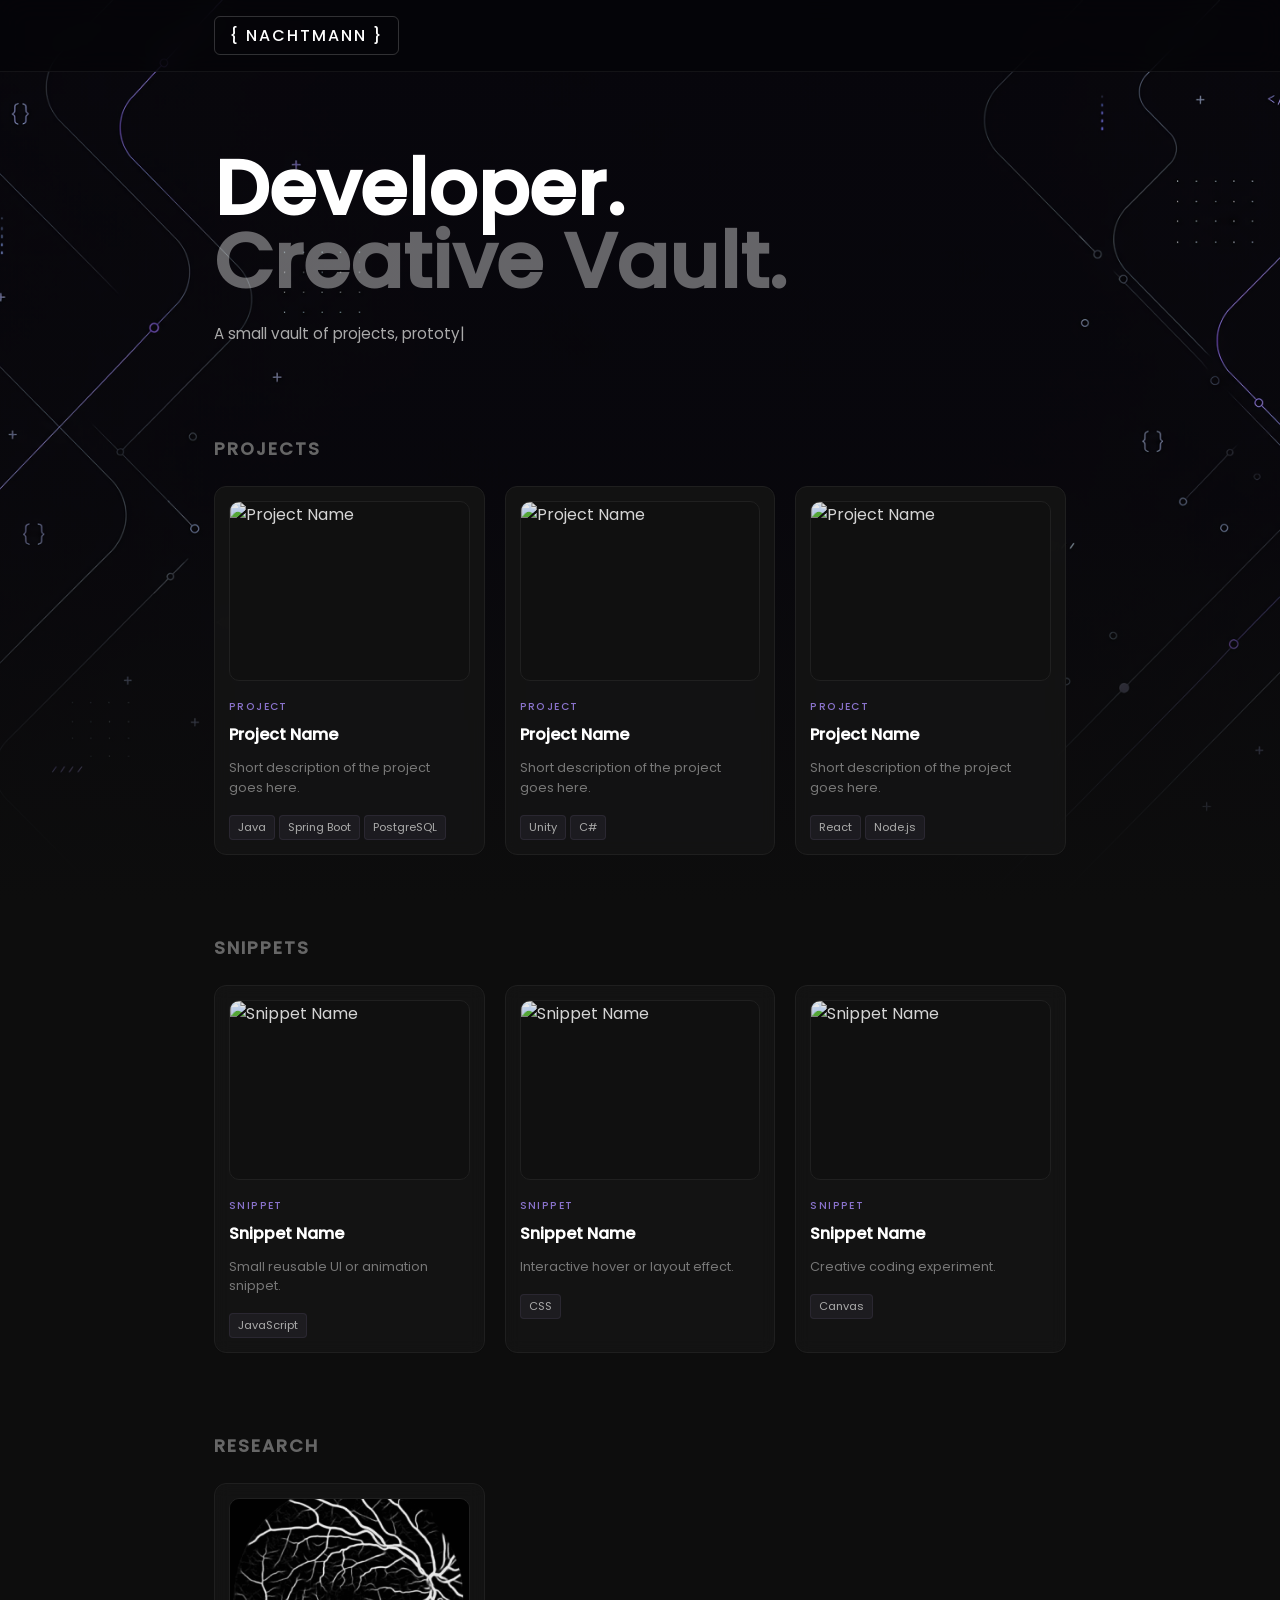
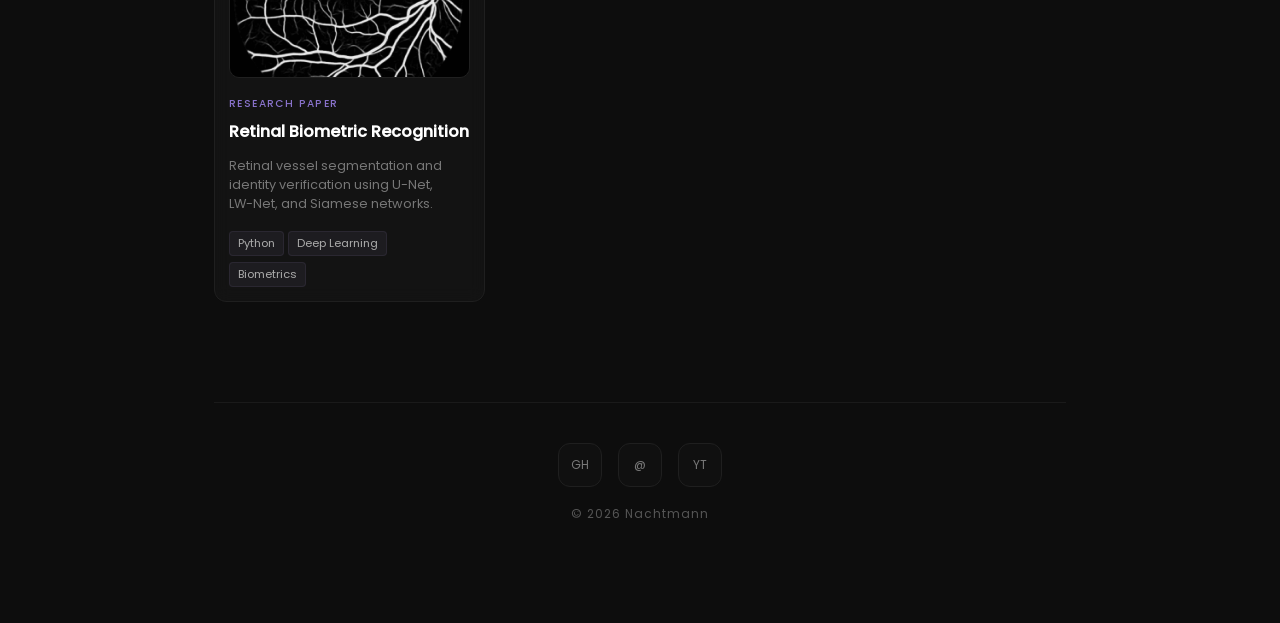
==== commit d1abd662: "feat: add research page and split css" ====
--- a/index.html
+++ b/index.html
@@ -9,6 +9,7 @@
   <link rel="stylesheet" href="css/home.css">
   <link rel="stylesheet" href="css/cards.css">
   <link rel="stylesheet" href="css/animations.css">
+  <link rel="stylesheet" href="css/footer.css">
 </head>
 
 <body>
@@ -46,9 +47,15 @@
     </section>
 
     <footer>
-      <a href="https://github.com/Nachtmann21" target="_blank" class="icon-link">GH</a>
-      <a href="mailto:matonachtmann@gmail.com" class="icon-link">@</a>
-      <a href="https://youtube.com/" target="_blank" class="icon-link">YT</a>
+      <div class="footer-icons">
+        <a href="https://github.com/Nachtmann21" target="_blank" class="icon-link">GH</a>
+        <a href="mailto:matonachtmann@gmail.com" class="icon-link">@</a>
+        <a href="https://youtube.com/" target="_blank" class="icon-link">YT</a>
+      </div>
+
+      <p class="footer-copy">
+        © 2026 Nachtmann
+      </p>
     </footer>
 
   </div>
--- a/css/style.css
+++ b/css/style.css
@@ -105,49 +105,6 @@
   margin-bottom: 24px;
 }
 
-/* Footer */
-
-footer {
-  display: flex;
-  justify-content: center;
-  align-items: center;
-  gap: 16px;
-
-  margin-top: 100px;
-  padding-top: 40px;
-
-  border-top: 1px solid #1a1a1a;
-}
-
-.icon-link {
-  width: 44px;
-  height: 44px;
-
-  display: flex;
-  align-items: center;
-  justify-content: center;
-
-  border-radius: 12px;
-
-  background: rgba(17, 17, 17, 0.9);
-  border: 1px solid #1f1f1f;
-
-  color: #777;
-  text-decoration: none;
-  font-size: 0.75rem;
-
-  transition: all 0.25s ease;
-}
-
-.icon-link:hover {
-  color: #c4b5fd;
-  border-color: rgba(167, 139, 250, 0.35);
-
-  transform: translateY(-2px);
-
-  box-shadow: 0 8px 20px rgba(167, 139, 250, 0.08);
-}
-
 /* Responsive */
 
 @media (max-width: 640px) {
--- a/css/footer.css
+++ b/css/footer.css
@@ -0,0 +1,58 @@
+footer {
+  display: flex;
+  flex-direction: column;
+  align-items: center;
+  justify-content: center;
+
+  gap: 18px;
+
+  margin-top: 100px;
+  padding-top: 40px;
+  padding-bottom: 20px;
+
+  border-top: 1px solid #1a1a1a;
+}
+
+.footer-icons {
+  display: flex;
+  align-items: center;
+  justify-content: center;
+
+  gap: 16px;
+}
+
+.footer-copy {
+  font-size: 0.75rem;
+  letter-spacing: 1px;
+
+  color: #555;
+}
+
+.icon-link {
+  width: 44px;
+  height: 44px;
+
+  display: flex;
+  align-items: center;
+  justify-content: center;
+
+  border-radius: 12px;
+
+  background: rgba(17, 17, 17, 0.9);
+  border: 1px solid #1f1f1f;
+
+  color: #777;
+  text-decoration: none;
+  font-size: 0.75rem;
+
+  transition: all 0.25s ease;
+}
+
+.icon-link:hover {
+  color: #c4b5fd;
+  border-color: rgba(167, 139, 250, 0.35);
+
+  transform: translateY(-2px);
+
+  box-shadow: 0 8px 20px rgba(167, 139, 250, 0.08);
+}
